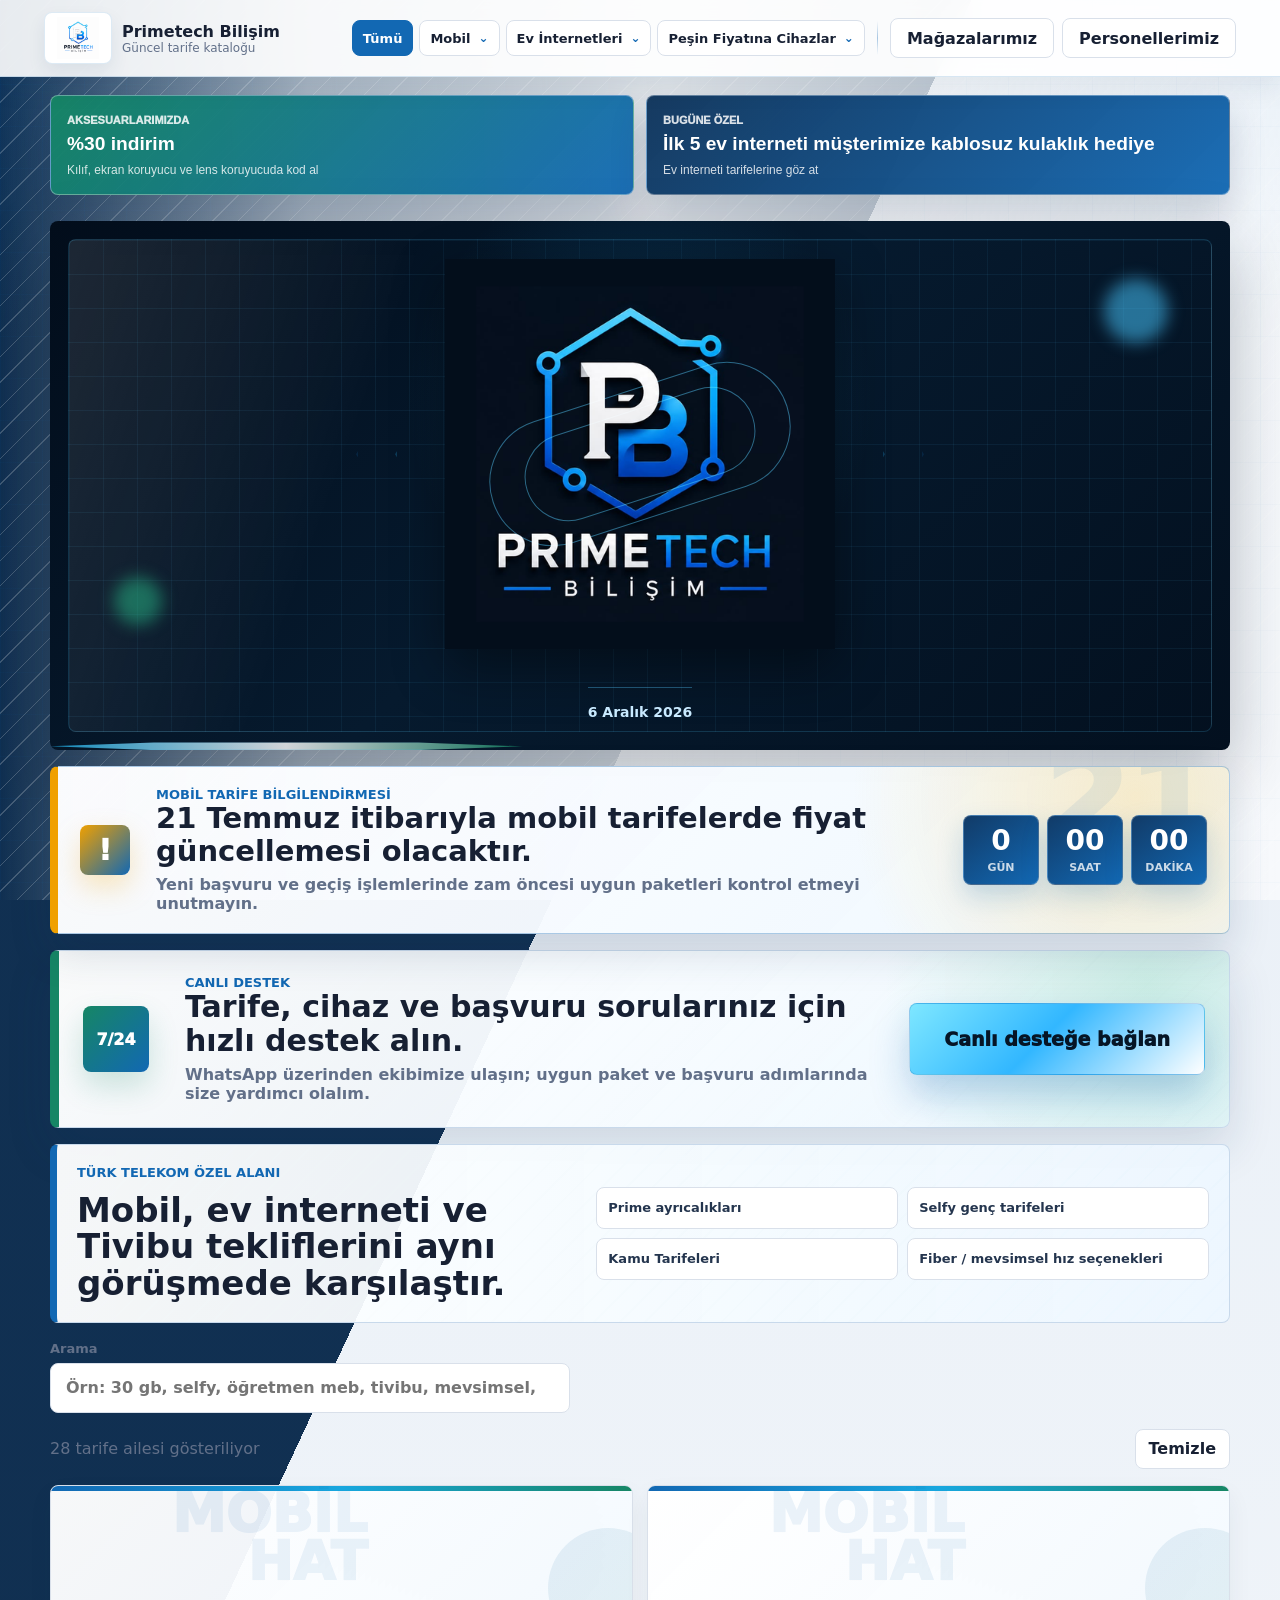
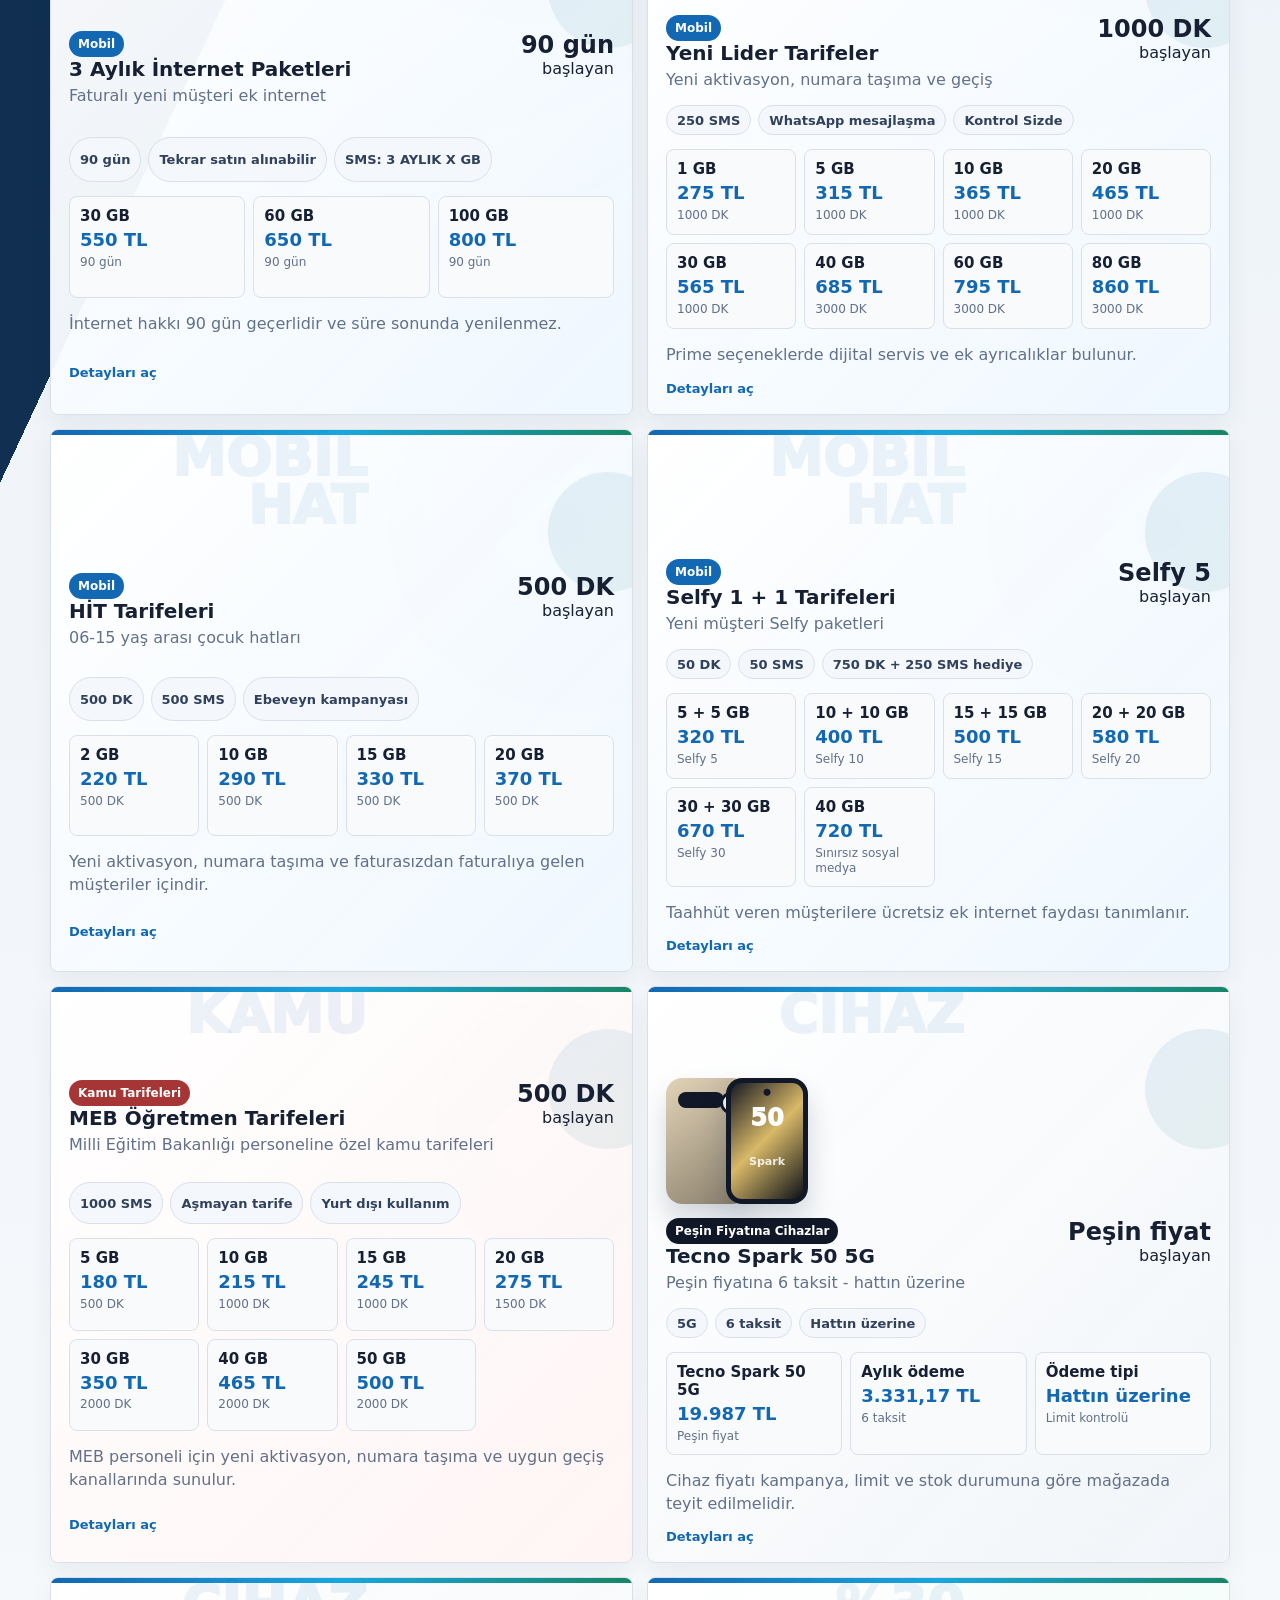
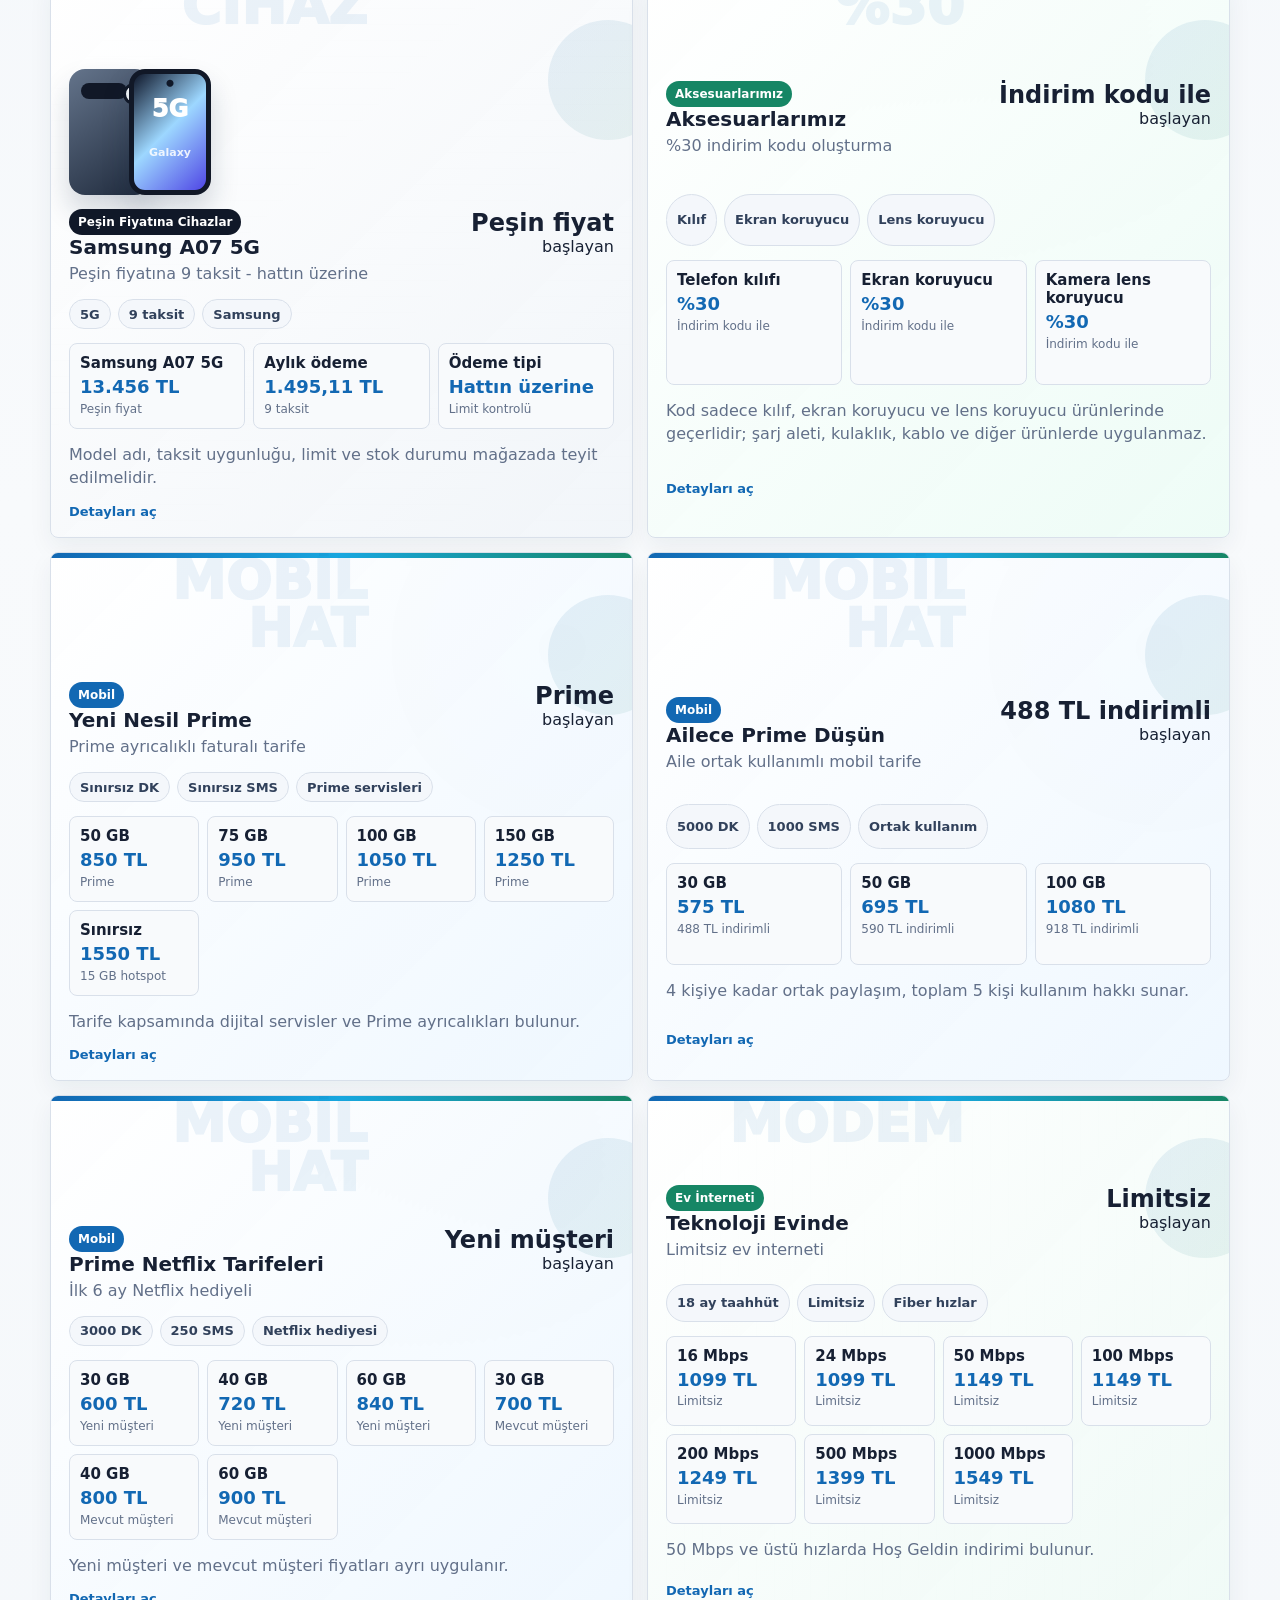
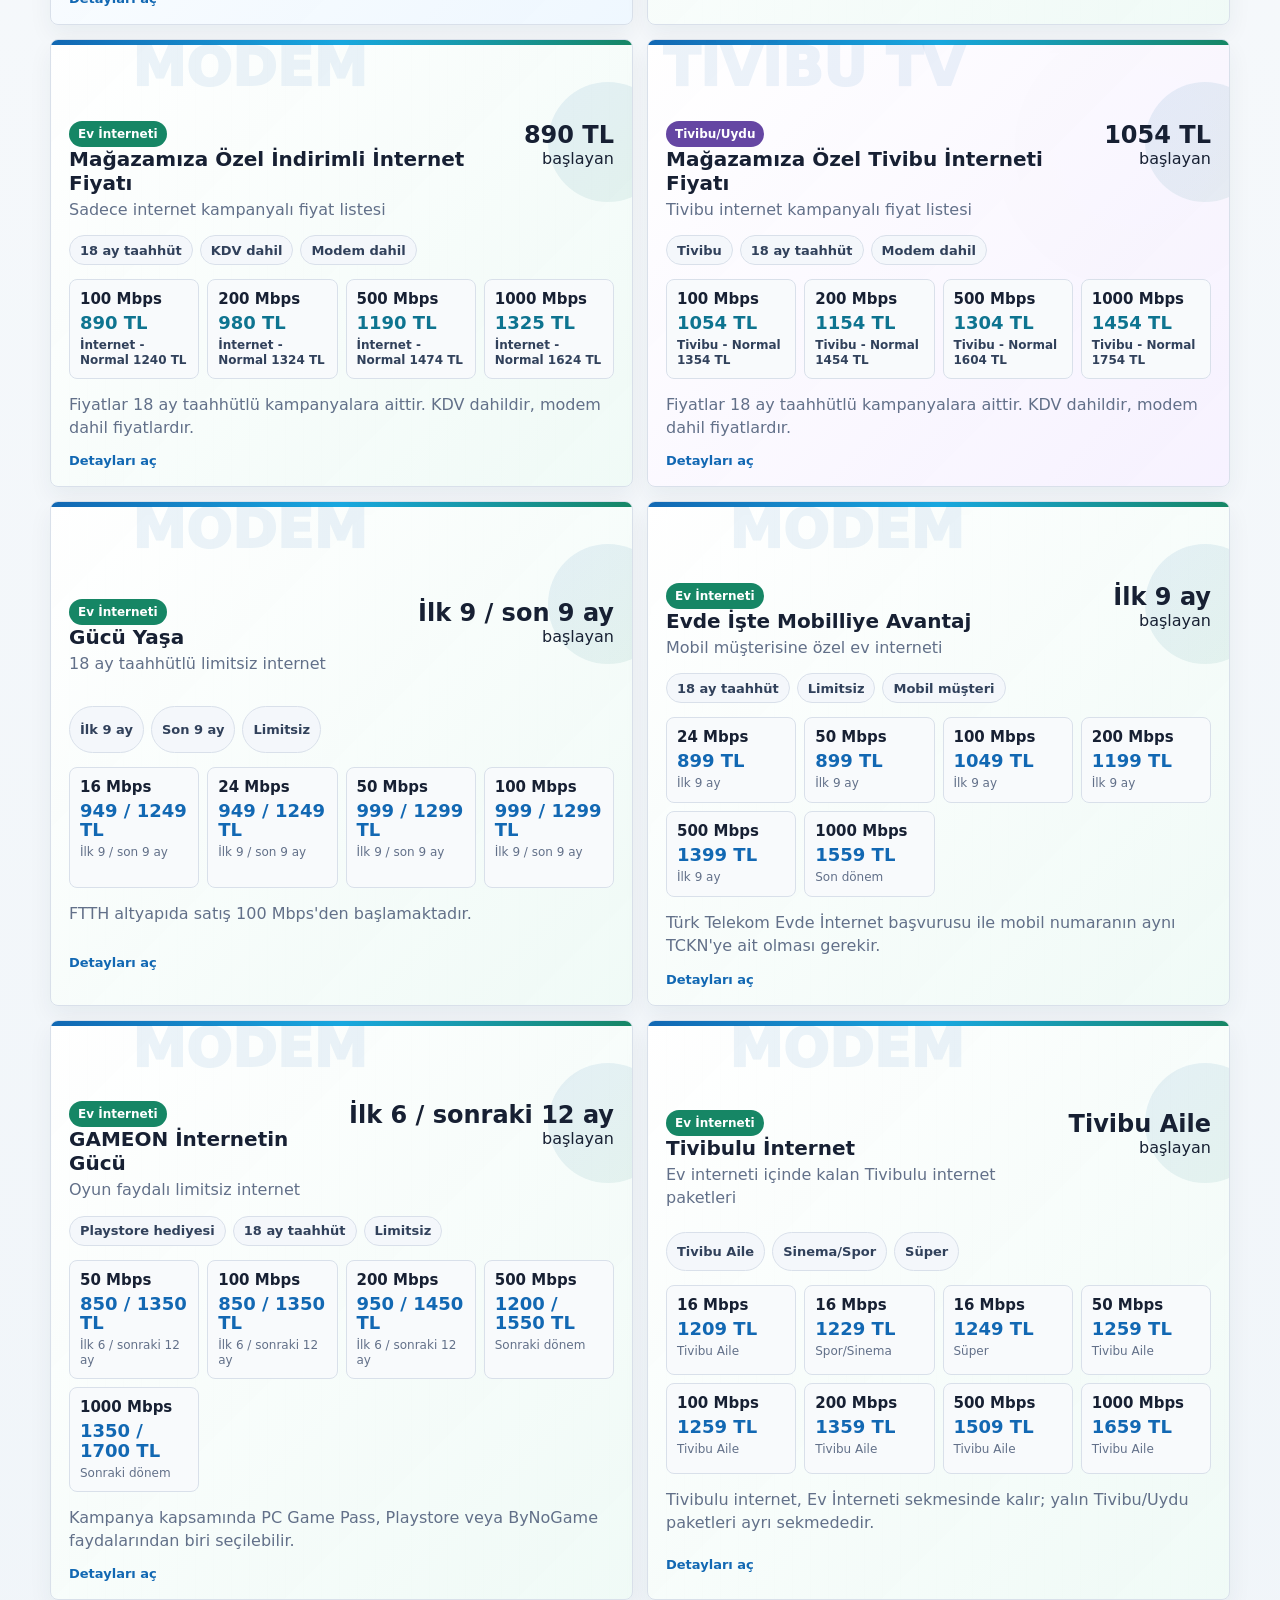
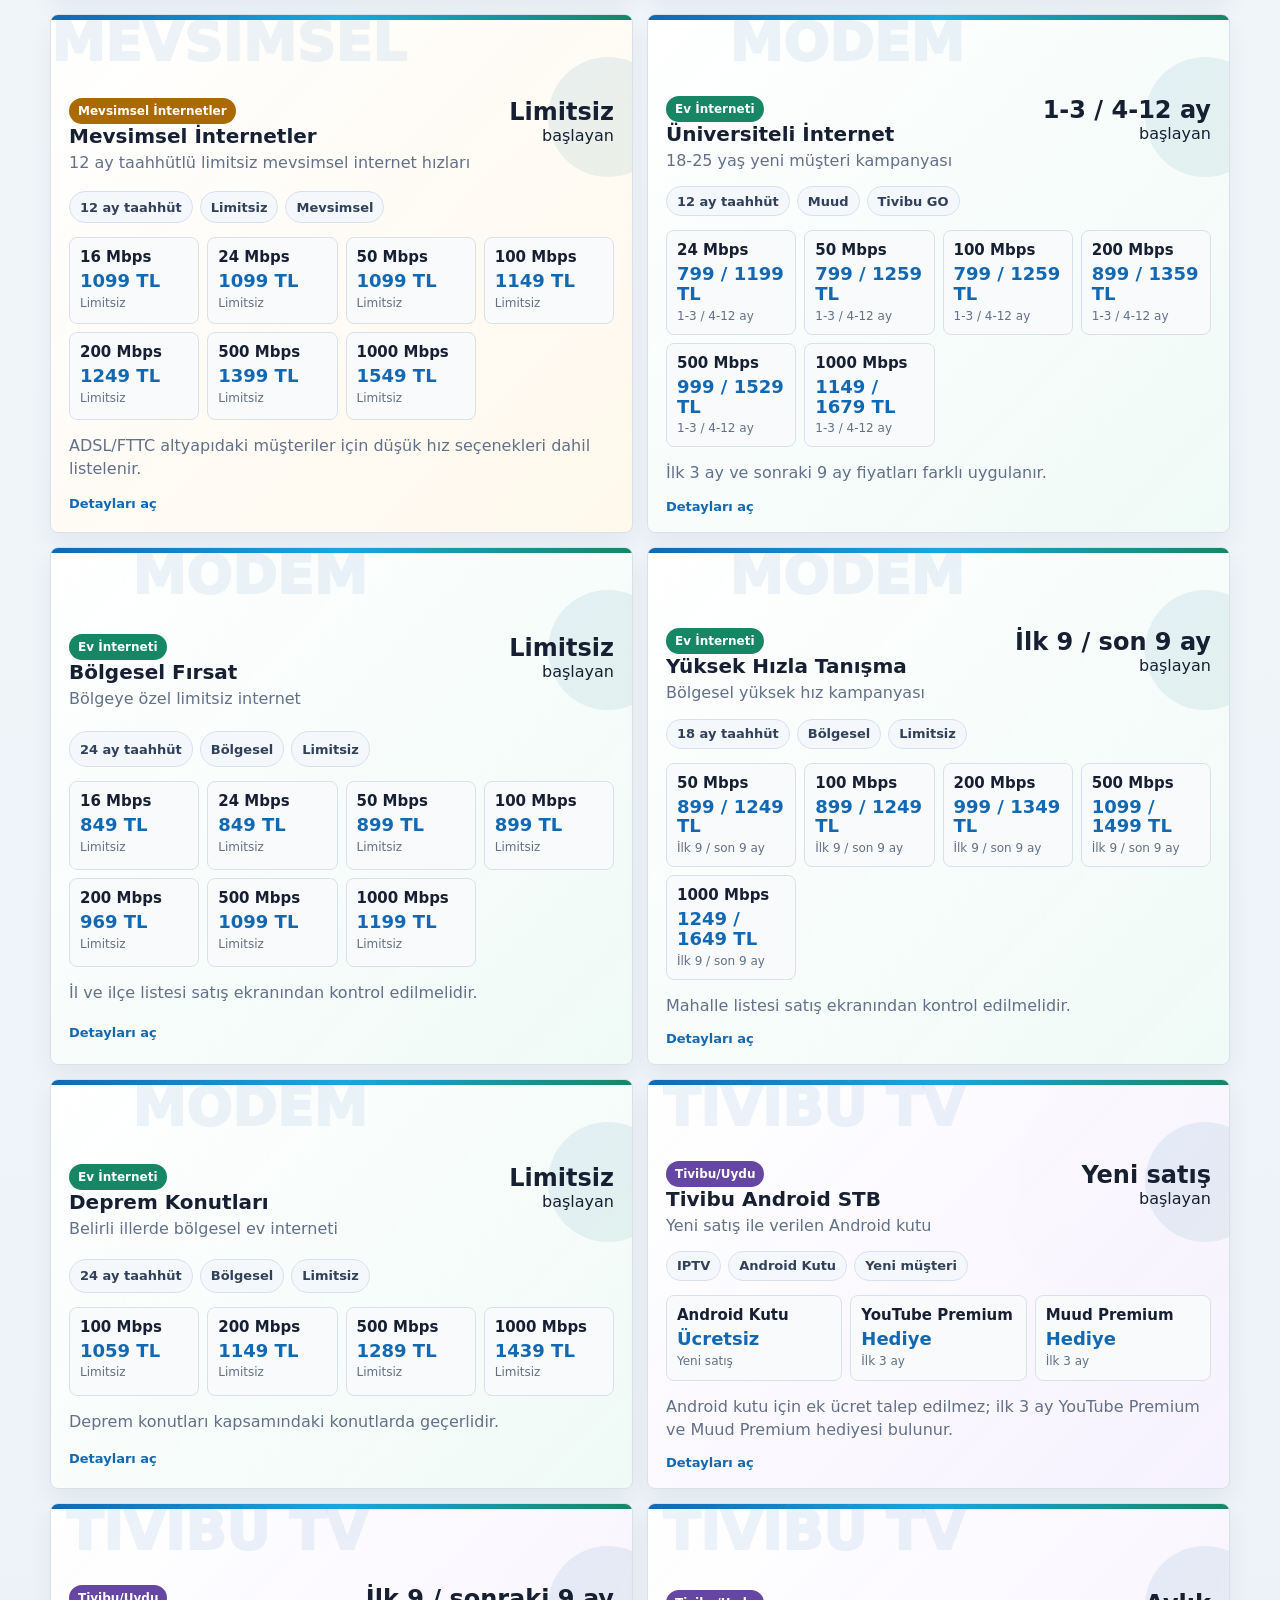
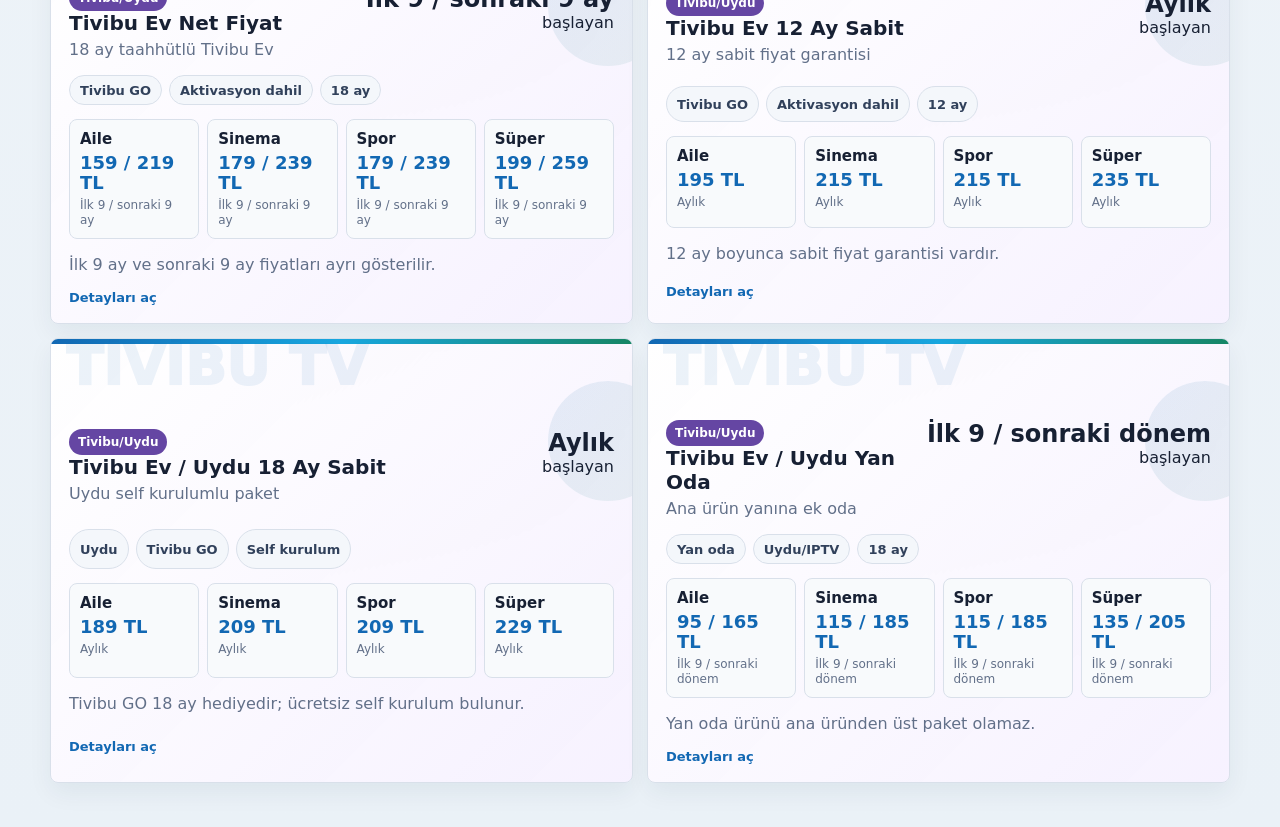
==== index.html @ 4c620bd2 "Update print statement from 'Hello' to 'Goodbye'" ====
﻿<!doctype html>
<html lang="tr">
  <head>
    <meta charset="utf-8" />
    <meta name="viewport" content="width=device-width, initial-scale=1" />
    <title>Primetech Güncel Tarifeler</title>
    <style>
:root {
  color-scheme: light;
  --ink: #172033;
  --muted: #627089;
  --line: #d9e0ea;
  --panel: #ffffff;
  --soft: #f4f7fb;
  --blue: #1268b3;
  --cyan: #18a7df;
  --green: #168665;
  --amber: #aa6a00;
  --danger: #a63636;
  font-family: Inter, ui-sans-serif, system-ui, -apple-system, BlinkMacSystemFont, "Segoe UI", sans-serif;
}

* {
  box-sizing: border-box;
}

body {
  position: relative;
  min-height: 100vh;
  margin: 0;
  color: var(--ink);
  background:
    linear-gradient(115deg, rgba(12, 44, 78, 0.98) 0 18%, transparent 18% 100%),
    linear-gradient(180deg, #e7eef6 0%, #f8fafc 42%, #eaf1f7 100%);
}

body::before {
  content: "";
  position: fixed;
  inset: 0;
  z-index: -2;
  pointer-events: none;
  background:
    linear-gradient(90deg, rgba(18, 104, 179, 0.08) 1px, transparent 1px),
    linear-gradient(180deg, rgba(18, 104, 179, 0.06) 1px, transparent 1px),
    repeating-linear-gradient(135deg, rgba(255, 255, 255, 0.24) 0 1px, transparent 1px 18px);
  background-size: 42px 42px, 42px 42px, auto;
  opacity: 0.86;
}

body::after {
  content: "";
  position: fixed;
  inset: 0;
  z-index: -1;
  pointer-events: none;
  background:
    linear-gradient(90deg, rgba(255, 255, 255, 0) 0%, rgba(255, 255, 255, 0.64) 24%, rgba(255, 255, 255, 0.88) 52%, rgba(255, 255, 255, 0.58) 100%),
    linear-gradient(180deg, rgba(18, 104, 179, 0.14), rgba(255, 255, 255, 0) 38%);
}

.topbar {
  position: sticky;
  top: 0;
  z-index: 5;
  display: flex;
  align-items: center;
  justify-content: space-between;
  gap: 16px;
  padding: 12px clamp(16px, 4vw, 44px);
  background: rgba(255, 255, 255, 0.9);
  border-bottom: 1px solid rgba(18, 104, 179, 0.16);
  backdrop-filter: blur(14px);
  box-shadow: 0 10px 28px rgba(17, 39, 66, 0.08);
}

.brand {
  display: inline-flex;
  align-items: center;
  gap: 10px;
  color: inherit;
  text-decoration: none;
}

.brand img {
  width: 68px;
  height: 52px;
  padding: 4px;
  background: #fff;
  border: 1px solid rgba(18, 104, 179, 0.14);
  border-radius: 8px;
  object-fit: contain;
  box-shadow: 0 8px 18px rgba(17, 54, 93, 0.08);
}

.brand strong,
.brand small {
  display: block;
}

.brand small {
  color: var(--muted);
  font-size: 12px;
}

.pdf-link,
.tab,
#clearSearch {
  min-height: 40px;
  border: 1px solid var(--line);
  border-radius: 8px;
  background: #fff;
  color: var(--ink);
  font: inherit;
  font-weight: 700;
  text-decoration: none;
  cursor: pointer;
}

.top-actions {
  display: flex;
  flex-wrap: wrap;
  align-items: center;
  gap: 8px;
  justify-content: flex-end;
}

.top-tabs {
  display: flex;
  flex-wrap: wrap;
  gap: 6px;
  justify-content: flex-end;
}

.top-tabs .tab,
.tab-group summary {
  min-height: 36px;
  padding: 0 10px;
  font-size: 13px;
  font-weight: 850;
}

.tab-group {
  position: relative;
}

.tab-group summary {
  display: inline-flex;
  align-items: center;
  gap: 8px;
  list-style: none;
  color: var(--ink);
  background: #fff;
  border: 1px solid var(--line);
  border-radius: 8px;
  cursor: pointer;
}

.tab-group summary::-webkit-details-marker {
  display: none;
}

.tab-group summary::after {
  content: "⌄";
  color: var(--blue);
  font-size: 12px;
}

.tab-group[open] summary {
  border-color: rgba(18, 104, 179, 0.36);
  box-shadow: 0 8px 22px rgba(17, 54, 93, 0.1);
}

.tab-menu {
  position: absolute;
  z-index: 20;
  right: 0;
  top: calc(100% + 8px);
  display: grid;
  gap: 6px;
  min-width: 210px;
  padding: 8px;
  background: #fff;
  border: 1px solid var(--line);
  border-radius: 8px;
  box-shadow: 0 18px 40px rgba(17, 54, 93, 0.16);
}

.tab-menu .tab {
  justify-content: flex-start;
  width: 100%;
}

.nav-separator {
  width: 1px;
  height: 34px;
  margin: 0 4px;
  background: linear-gradient(180deg, transparent, rgba(18, 104, 179, 0.36), transparent);
}

.pdf-link {
  display: inline-flex;
  align-items: center;
  padding: 0 16px;
}

.pdf-link.dark {
  color: #fff;
  border-color: #11365d;
  background: #11365d;
}

.side-promos {
  position: fixed;
  top: 156px;
  left: 18px;
  right: 18px;
  z-index: 3;
  display: flex;
  justify-content: space-between;
  align-items: flex-start;
  pointer-events: none;
}

.side-promo {
  position: relative;
  display: grid;
  gap: 8px;
  width: min(210px, calc((100vw - 1220px) / 2 - 24px));
  min-width: 148px;
  padding: 18px 16px 16px;
  text-align: left;
  color: #fff;
  border: 1px solid rgba(255, 255, 255, 0.34);
  border-radius: 8px;
  cursor: pointer;
  pointer-events: auto;
  box-shadow: 0 18px 36px rgba(13, 40, 70, 0.18);
  transform: rotate(-1.5deg);
}

.side-promo::before {
  content: "";
  position: absolute;
  left: 50%;
  top: -42px;
  width: 2px;
  height: 42px;
  background: linear-gradient(180deg, rgba(17, 54, 93, 0.22), rgba(17, 54, 93, 0.7));
}

.side-promo::after {
  content: "";
  position: absolute;
  left: calc(50% - 7px);
  top: -9px;
  width: 14px;
  height: 14px;
  background: #fff;
  border: 3px solid rgba(17, 54, 93, 0.48);
  border-radius: 50%;
  box-shadow: 0 4px 10px rgba(13, 40, 70, 0.18);
}

.side-promo:hover,
.side-promo:focus {
  transform: translateY(-3px) rotate(0deg);
  outline: none;
}

.side-promo-left {
  background:
    linear-gradient(135deg, rgba(22, 134, 101, 0.96), rgba(18, 104, 179, 0.95)),
    repeating-linear-gradient(135deg, rgba(255, 255, 255, 0.16) 0 1px, transparent 1px 16px);
}

.side-promo-right {
  background:
    linear-gradient(135deg, rgba(17, 54, 93, 0.98), rgba(18, 104, 179, 0.96)),
    repeating-linear-gradient(135deg, rgba(255, 255, 255, 0.14) 0 1px, transparent 1px 16px);
  transform: rotate(1.5deg);
}

.promo-kicker {
  color: rgba(255, 255, 255, 0.84);
  font-size: 11px;
  font-weight: 950;
  letter-spacing: 0;
  text-transform: uppercase;
}

.side-promo strong {
  font-size: clamp(18px, 1.5vw, 24px);
  line-height: 1.05;
}

.side-promo small {
  color: rgba(255, 255, 255, 0.82);
  font-size: 12px;
  line-height: 1.35;
}

main {
  width: min(1180px, calc(100% - 28px));
  margin: 0 auto;
  padding: 26px 0 44px;
}

.hero {
  position: relative;
  display: grid;
  grid-template-columns: minmax(0, 0.95fr) 390px;
  align-items: center;
  gap: 42px;
  min-height: 390px;
  padding: 52px 58px;
  overflow: hidden;
  color: #fff;
  background:
    radial-gradient(circle at 82% 28%, rgba(37, 184, 255, 0.34), transparent 24%),
    radial-gradient(circle at 52% 112%, rgba(18, 104, 179, 0.35), transparent 36%),
    linear-gradient(135deg, #04111f 0%, #071f36 44%, #0d3d6d 100%),
    repeating-linear-gradient(135deg, rgba(255, 255, 255, 0.1) 0 1px, transparent 1px 24px);
  border-radius: 8px;
  box-shadow: 0 28px 68px rgba(6, 21, 38, 0.28);
}

.hero::before {
  content: "";
  position: absolute;
  inset: 18px;
  pointer-events: none;
  border: 1px solid rgba(83, 203, 255, 0.2);
  border-radius: 8px;
  background:
    linear-gradient(110deg, rgba(255, 255, 255, 0.12), transparent 28%),
    linear-gradient(rgba(83, 203, 255, 0.08) 1px, transparent 1px),
    linear-gradient(90deg, rgba(83, 203, 255, 0.07) 1px, transparent 1px);
  background-size: auto, 34px 34px, 34px 34px;
  opacity: 0.9;
}

.hero::after {
  content: "";
  position: absolute;
  right: -64px;
  top: 42px;
  width: 470px;
  height: 300px;
  pointer-events: none;
  background:
    linear-gradient(30deg, transparent 0 16%, rgba(70, 199, 255, 0.38) 16% 18%, transparent 18% 39%, rgba(37, 184, 255, 0.34) 39% 41%, transparent 41%),
    linear-gradient(150deg, transparent 0 28%, rgba(37, 184, 255, 0.28) 28% 30%, transparent 30% 68%, rgba(255, 255, 255, 0.18) 68% 70%, transparent 70%);
  border: 1px solid rgba(83, 203, 255, 0.18);
  clip-path: polygon(22% 3%, 78% 3%, 100% 50%, 78% 97%, 22% 97%, 0 50%);
  opacity: 0.55;
}

.hero-brand-lockup {
  position: relative;
  z-index: 1;
  display: grid;
  justify-items: start;
  gap: 14px;
  text-align: left;
}

/* The logo artwork is the complete brand signature in the main showcase. */
.hero {
  grid-template-columns: 1fr;
  min-height: 440px;
  place-items: center;
  padding: 38px 44px 30px;
  background:
    radial-gradient(circle at 50% 34%, rgba(25, 174, 255, 0.2), transparent 34%),
    linear-gradient(135deg, #020d1b 0%, #061a2e 48%, #03101f 100%);
}

.hero-showcase {
  width: 100%;
  min-height: 330px;
}

.hero-logo-panel {
  width: min(520px, 76vw);
  height: auto;
  padding: 0;
  background: transparent;
  border: 0;
  border-radius: 0;
  box-shadow: none;
}

.hero-logo-panel img {
  width: min(390px, 68vw);
  border-radius: 0;
  mix-blend-mode: screen;
  filter: drop-shadow(0 24px 34px rgba(0, 0, 0, 0.48));
}

.hero-logo-panel::before {
  inset: -42px -72px;
  border-color: rgba(48, 188, 255, 0.28);
}

.hero-logo-panel::after {
  inset: 18px -24px;
  border-color: rgba(24, 112, 222, 0.22);
}

.hero-date {
  position: relative;
  z-index: 2;
  margin: -4px 0 0;
  padding-top: 16px;
  color: #c9eaff;
  border-top: 1px solid rgba(83, 203, 255, 0.34);
  font-size: 14px;
  font-weight: 850;
  letter-spacing: 0;
  text-align: center;
}

.hero-brand-lockup h1 {
  max-width: 650px;
  margin: 0;
  font-size: clamp(48px, 5.6vw, 76px);
  line-height: 0.92;
  letter-spacing: 0;
  text-shadow: 0 22px 44px rgba(0, 0, 0, 0.34);
}

.hero-brand-lockup h1::after {
  content: "";
  display: block;
  width: min(300px, 70%);
  height: 5px;
  margin-top: 18px;
  background: linear-gradient(90deg, #22c2ff, #1268b3, transparent);
  border-radius: 999px;
}

.hero-showcase {
  position: relative;
  z-index: 1;
  min-height: 250px;
  display: grid;
  place-items: center;
}

.hero-logo-panel {
  position: relative;
  display: grid;
  place-items: center;
  width: 300px;
  height: 300px;
  padding: 24px;
  background:
    radial-gradient(circle at 78% 20%, rgba(35, 190, 255, 0.18), transparent 30%),
    linear-gradient(145deg, rgba(3, 14, 27, 0.98), rgba(7, 28, 50, 0.96));
  border: 1px solid rgba(83, 203, 255, 0.34);
  border-radius: 8px;
  box-shadow:
    0 28px 64px rgba(0, 0, 0, 0.36),
    inset 0 1px 0 rgba(83, 203, 255, 0.18);
}

.hero-logo-panel::before,
.hero-logo-panel::after {
  content: "";
  position: absolute;
  pointer-events: none;
  border: 2px solid rgba(18, 104, 179, 0.18);
  clip-path: polygon(23% 2%, 77% 2%, 100% 50%, 77% 98%, 23% 98%, 0 50%);
}

.hero-logo-panel::before {
  inset: -24px;
}

.hero-logo-panel::after {
  inset: 15px;
  border-color: rgba(37, 184, 255, 0.22);
}

.hero-logo-panel img {
  position: relative;
  z-index: 2;
  width: 230px;
  height: auto;
  border-radius: 8px;
  filter: drop-shadow(0 18px 26px rgba(0, 0, 0, 0.42));
}

.orbit {
  position: absolute;
  border: 1px solid rgba(83, 203, 255, 0.46);
  border-radius: 999px;
  transform: rotate(-18deg);
}

.orbit-one {
  width: 310px;
  height: 128px;
}

.orbit-two {
  width: 238px;
  height: 88px;
}

.hero-glow {
  position: absolute;
  border-radius: 999px;
  filter: blur(8px);
}

.glow-one {
  right: 18px;
  top: 20px;
  width: 64px;
  height: 64px;
  background: rgba(72, 199, 255, 0.52);
}

.glow-two {
  left: 20px;
  bottom: 24px;
  width: 48px;
  height: 48px;
  background: rgba(42, 196, 142, 0.48);
}

.hero::after {
  content: "";
  position: absolute;
  inset: auto 0 0;
  height: 6px;
  background: linear-gradient(90deg, #18a7df, #ffffff, #168665);
  opacity: 0.82;
}

.eyebrow {
  margin: 0 0 12px;
  color: #b9ecff;
  font-size: 13px;
  font-weight: 800;
  text-transform: uppercase;
}

.eyebrow.dark {
  color: var(--blue);
}

h1 {
  max-width: 780px;
  margin: 0;
  font-size: clamp(34px, 6vw, 64px);
  line-height: 1;
  letter-spacing: 0;
}

.lead {
  max-width: 640px;
  margin: 18px 0 0;
  color: #d8efff;
  font-size: 18px;
  line-height: 1.55;
}

.hero-visual {
  position: relative;
  display: grid;
  place-items: center;
  min-height: 230px;
}

.hero-visual::before,
.hero-visual::after {
  content: "";
  position: absolute;
  border: 1px solid rgba(255, 255, 255, 0.38);
  border-radius: 999px;
  transform: rotate(-18deg);
}

.hero-visual::before {
  width: 270px;
  height: 116px;
}

.hero-visual::after {
  width: 205px;
  height: 82px;
}

.hero-visual img {
  position: relative;
  z-index: 1;
  width: min(100%, 210px);
  border-radius: 8px;
  box-shadow: 0 18px 50px rgba(0, 0, 0, 0.28);
}

.signal-card {
  position: absolute;
  right: 0;
  bottom: 6px;
  z-index: 2;
  min-width: 104px;
  padding: 13px;
  color: var(--ink);
  background: rgba(255, 255, 255, 0.92);
  border: 1px solid rgba(255, 255, 255, 0.8);
  border-radius: 8px;
  box-shadow: 0 18px 40px rgba(0, 0, 0, 0.22);
}

.signal-card strong,
.signal-card span,
.signal-card small {
  display: block;
}

.signal-card strong {
  color: var(--blue);
  font-size: 30px;
  line-height: 1;
}

.signal-card span {
  margin-top: 5px;
  font-weight: 900;
}

.signal-card small {
  color: var(--muted);
  font-weight: 800;
}

.price-alert {
  position: relative;
  display: grid;
  grid-template-columns: 58px minmax(0, 1fr) auto;
  gap: 18px;
  align-items: center;
  margin-top: 16px;
  padding: 20px 22px;
  overflow: hidden;
  background:
    radial-gradient(circle at 92% 18%, rgba(255, 202, 85, 0.3), transparent 26%),
    linear-gradient(135deg, rgba(255, 255, 255, 0.98), rgba(239, 247, 255, 0.96)),
    linear-gradient(90deg, rgba(18, 104, 179, 0.16), rgba(22, 134, 101, 0.13));
  border: 1px solid rgba(18, 104, 179, 0.34);
  border-left: 8px solid #f0a000;
  border-radius: 8px;
  box-shadow: 0 18px 42px rgba(22, 56, 96, 0.16);
}

.price-alert::after {
  content: "21";
  position: absolute;
  right: 18px;
  top: -26px;
  color: rgba(18, 104, 179, 0.08);
  font-size: 120px;
  font-weight: 950;
  line-height: 1;
}

.alert-icon {
  display: grid;
  place-items: center;
  width: 50px;
  height: 50px;
  color: #fff;
  background: linear-gradient(135deg, #f0a000, #1268b3);
  border-radius: 8px;
  box-shadow: 0 12px 28px rgba(240, 160, 0, 0.25);
  font-size: 28px;
  font-weight: 950;
}

.price-alert h2,
.price-alert p {
  position: relative;
  z-index: 1;
  margin: 0;
}

.price-alert h2 {
  max-width: 860px;
  font-size: clamp(20px, 2.6vw, 29px);
  line-height: 1.14;
}

.price-alert p:not(.eyebrow) {
  margin-top: 7px;
  color: var(--muted);
  font-weight: 700;
}

.countdown {
  position: relative;
  z-index: 1;
  display: grid;
  grid-template-columns: repeat(3, 76px);
  gap: 8px;
}

.countdown div {
  display: grid;
  place-items: center;
  min-height: 70px;
  padding: 10px 8px;
  color: #fff;
  background: linear-gradient(145deg, #113b68, #1268b3);
  border: 1px solid rgba(255, 255, 255, 0.22);
  border-radius: 8px;
  box-shadow: 0 12px 26px rgba(18, 104, 179, 0.22);
}

.countdown strong {
  font-size: 28px;
  line-height: 1;
}

.countdown span {
  margin-top: 5px;
  color: rgba(255, 255, 255, 0.78);
  font-size: 11px;
  font-weight: 900;
  text-transform: uppercase;
}

.live-support {
  display: grid;
  grid-template-columns: 82px minmax(0, 1fr) minmax(280px, auto);
  gap: 20px;
  align-items: center;
  margin-top: 16px;
  padding: 24px;
  color: var(--ink);
  background:
    radial-gradient(circle at 93% 18%, rgba(32, 181, 111, 0.18), transparent 24%),
    linear-gradient(135deg, rgba(255, 255, 255, 0.98), rgba(237, 247, 255, 0.94)),
    repeating-linear-gradient(135deg, rgba(22, 134, 101, 0.1) 0 2px, transparent 2px 18px);
  border: 1px solid #c8d9eb;
  border-left: 9px solid var(--green);
  border-radius: 8px;
  box-shadow: 0 20px 46px rgba(22, 56, 96, 0.14);
}

.support-mark {
  display: grid;
  place-items: center;
  width: 66px;
  height: 66px;
  color: #fff;
  background: linear-gradient(135deg, #168665, #1268b3);
  border-radius: 8px;
  font-weight: 950;
  box-shadow: 0 14px 30px rgba(22, 134, 101, 0.2);
}

.live-support h2,
.live-support p {
  margin: 0;
}

.live-support h2 {
  font-size: clamp(21px, 2.4vw, 30px);
  line-height: 1.12;
}

.live-support p:not(.eyebrow) {
  margin-top: 7px;
  color: var(--muted);
  font-weight: 700;
}

.support-button {
  display: inline-flex;
  align-items: center;
  justify-content: center;
  min-height: 72px;
  padding: 0 34px;
  color: #061526;
  background:
    linear-gradient(135deg, #7ee7ff, #32b7ff 46%, #ffffff),
    repeating-linear-gradient(135deg, rgba(255, 255, 255, 0.32) 0 1px, transparent 1px 14px);
  border: 1px solid rgba(18, 104, 179, 0.26);
  border-radius: 8px;
  font-size: 19px;
  font-weight: 950;
  text-decoration: none;
  white-space: nowrap;
  box-shadow: 0 20px 38px rgba(18, 104, 179, 0.28);
}

.support-button:hover,
.support-button:focus {
  transform: translateY(-2px);
  outline: none;
  box-shadow: 0 24px 46px rgba(18, 104, 179, 0.36);
}

.telekom-strip {
  display: grid;
  grid-template-columns: minmax(260px, 0.9fr) 1.1fr;
  gap: 18px;
  align-items: center;
  margin-top: 16px;
  padding: 20px;
  overflow: hidden;
  color: var(--ink);
  background:
    linear-gradient(90deg, rgba(255, 255, 255, 0.96), rgba(237, 247, 255, 0.92)),
    repeating-linear-gradient(135deg, rgba(18, 104, 179, 0.12) 0 2px, transparent 2px 18px);
  border: 1px solid #c8d9eb;
  border-left: 7px solid var(--blue);
  border-radius: 8px;
}

.telekom-strip h2 {
  max-width: 620px;
  margin: 0;
  font-size: clamp(22px, 3vw, 34px);
  line-height: 1.08;
}

.telekom-points {
  display: grid;
  grid-template-columns: repeat(2, minmax(0, 1fr));
  gap: 9px;
}

.telekom-points span {
  min-height: 42px;
  display: flex;
  align-items: center;
  padding: 9px 11px;
  background: #fff;
  border: 1px solid var(--line);
  border-radius: 8px;
  color: #24354e;
  font-size: 13px;
  font-weight: 850;
}

.visual-board {
  display: grid;
  grid-template-columns: repeat(3, minmax(0, 1fr));
  gap: 14px;
  margin-top: 16px;
}

.visual-board article {
  min-height: 168px;
  padding: 18px;
  overflow: hidden;
  position: relative;
  background: #fff;
  border: 1px solid var(--line);
  border-radius: 8px;
  box-shadow: 0 10px 24px rgba(25, 45, 74, 0.06);
}

.visual-board article::after {
  content: "";
  position: absolute;
  right: -44px;
  bottom: -54px;
  width: 150px;
  height: 150px;
  background: radial-gradient(circle, rgba(18, 104, 179, 0.16), transparent 64%);
  border-radius: 999px;
}

.visual-icon {
  display: grid;
  place-items: center;
  width: 54px;
  height: 54px;
  color: #fff;
  background: linear-gradient(135deg, var(--blue), var(--cyan));
  border-radius: 8px;
  font-weight: 950;
}

.visual-board h2 {
  margin: 14px 0 6px;
  font-size: 19px;
}

.visual-board p {
  margin: 0;
  color: var(--muted);
  line-height: 1.45;
}

.stores-section {
  display: grid;
  grid-template-columns: minmax(260px, 0.72fr) 1.28fr;
  gap: 16px;
  align-items: stretch;
  margin-top: 16px;
  padding: 20px;
  background:
    linear-gradient(135deg, rgba(255, 255, 255, 0.96), rgba(237, 247, 255, 0.9)),
    linear-gradient(90deg, rgba(18, 104, 179, 0.08), rgba(22, 134, 101, 0.08));
  border: 1px solid #c8d9eb;
  border-radius: 8px;
  box-shadow: 0 12px 30px rgba(25, 45, 74, 0.07);
}

.page-section {
  min-height: min(560px, calc(100vh - 150px));
  align-items: center;
}

.route-section {
  position: relative;
  min-height: calc(100vh - 132px);
  margin-top: 0;
  padding: clamp(18px, 3vw, 30px);
  overflow: hidden;
  border: 1px solid rgba(18, 104, 179, 0.18);
  box-shadow: 0 24px 70px rgba(17, 39, 66, 0.12);
}

.route-section[hidden] {
  display: none;
}

.route-section::after {
  content: "";
  position: absolute;
  right: -90px;
  top: -90px;
  width: 270px;
  height: 270px;
  background: radial-gradient(circle, rgba(18, 104, 179, 0.12), transparent 66%);
  border-radius: 999px;
  pointer-events: none;
}

.route-top {
  position: relative;
  z-index: 1;
  grid-column: 1 / -1;
  display: flex;
  flex-wrap: wrap;
  gap: 8px;
  justify-content: space-between;
  align-items: center;
  padding-bottom: 14px;
  border-bottom: 1px solid rgba(18, 104, 179, 0.14);
}

.route-top a {
  display: inline-flex;
  align-items: center;
  justify-content: center;
  min-height: 40px;
  padding: 0 14px;
  color: #11365d;
  background: rgba(255, 255, 255, 0.88);
  border: 1px solid #c8d9eb;
  border-radius: 8px;
  font-weight: 900;
  text-decoration: none;
}

.route-top a:first-child {
  color: #fff;
  background: #11365d;
  border-color: #11365d;
}

.stores-head h2,
.stores-head p {
  margin: 0;
}

.stores-head h2 {
  font-size: clamp(24px, 3vw, 36px);
  line-height: 1.08;
}

.stores-head p:not(.eyebrow) {
  margin-top: 10px;
  color: var(--muted);
  line-height: 1.5;
}

.store-grid {
  display: grid;
  grid-template-columns: repeat(auto-fit, minmax(190px, 1fr));
  gap: 10px;
}

.store-card {
  display: grid;
  gap: 10px;
  align-content: start;
  min-height: 178px;
  padding: 15px;
  background: #fff;
  border: 1px solid var(--line);
  border-radius: 8px;
}

.store-pin {
  display: grid;
  place-items: center;
  width: 42px;
  height: 42px;
  color: #fff;
  background: linear-gradient(135deg, var(--blue), var(--green));
  border-radius: 8px;
  font-weight: 950;
}

.store-card h3,
.store-card p {
  margin: 0;
}

.store-card h3 {
  font-size: 18px;
}

.store-card p {
  color: var(--muted);
  line-height: 1.4;
}

.store-card a {
  display: inline-flex;
  align-items: center;
  justify-content: center;
  min-height: 40px;
  margin-top: auto;
  padding: 0 12px;
  color: #fff;
  background: #11365d;
  border-radius: 8px;
  font-weight: 850;
  text-decoration: none;
}

.staff-section {
  display: grid;
  grid-template-columns: minmax(260px, 0.72fr) 1.28fr;
  gap: 16px;
  align-items: stretch;
  margin-top: 16px;
  padding: 20px;
  color: #f4f9ff;
  background:
    linear-gradient(135deg, rgba(4, 18, 34, 0.99), rgba(8, 37, 64, 0.97)),
    repeating-linear-gradient(135deg, rgba(45, 184, 255, 0.1) 0 1px, transparent 1px 16px);
  border: 1px solid rgba(67, 185, 245, 0.34);
  border-radius: 8px;
  box-shadow: 0 12px 30px rgba(25, 45, 74, 0.07);
}

.staff-head h2,
.staff-head p {
  margin: 0;
}

.staff-head h2 {
  font-size: clamp(24px, 3vw, 36px);
  line-height: 1.08;
}

.staff-head p:not(.eyebrow) {
  margin-top: 10px;
  color: #b7cee2;
  line-height: 1.5;
}

.staff-grid {
  display: grid;
  grid-template-columns: repeat(2, minmax(0, 1fr));
  gap: 10px;
}

.staff-card {
  display: flex;
  gap: 12px;
  align-items: center;
  min-height: 92px;
  padding: 14px;
  background: linear-gradient(145deg, rgba(15, 47, 76, 0.94), rgba(7, 29, 50, 0.98));
  border: 1px solid rgba(89, 190, 241, 0.26);
  border-radius: 8px;
  box-shadow: 0 8px 20px rgba(25, 45, 74, 0.05);
}

.staff-card.manager {
  grid-column: 1 / -1;
  background:
    linear-gradient(90deg, rgba(25, 127, 213, 0.34), rgba(9, 53, 89, 0.92)),
    #071d32;
}

.staff-avatar {
  flex: 0 0 auto;
  display: grid;
  place-items: center;
  width: 50px;
  height: 50px;
  color: #fff;
  background: linear-gradient(135deg, #11365d, var(--blue));
  border-radius: 8px;
  font-weight: 950;
}

.staff-card h3,
.staff-card p {
  margin: 0;
}

.staff-card h3 {
  font-size: 17px;
  line-height: 1.2;
}

.staff-card p {
  margin-top: 4px;
  color: #67ccff;
  font-size: 13px;
  font-weight: 900;
  text-transform: uppercase;
}

.staff-phone {
  display: inline-flex;
  align-items: center;
  min-height: 34px;
  margin-top: 10px;
  padding: 0 10px;
  color: #eaf8ff;
  background: rgba(2, 17, 31, 0.76);
  border: 1px solid rgba(83, 203, 255, 0.5);
  border-radius: 8px;
  font: inherit;
  font-size: 14px;
  font-weight: 900;
  cursor: pointer;
}

.staff-phone:hover,
.staff-phone:focus-visible {
  border-color: var(--blue);
  box-shadow: 0 0 0 3px rgba(18, 104, 179, 0.14);
  outline: none;
}

.standalone-page.staff-section {
  position: relative;
  overflow: hidden;
  margin-top: 28px;
  padding: 28px;
  box-shadow: 0 28px 70px rgba(2, 15, 28, 0.24);
}

.standalone-page.staff-section::before {
  content: "";
  position: absolute;
  inset: 0;
  pointer-events: none;
  background:
    linear-gradient(120deg, transparent 0 64%, rgba(47, 183, 255, 0.08) 64% 65%, transparent 65%),
    linear-gradient(60deg, transparent 0 78%, rgba(47, 183, 255, 0.07) 78% 79%, transparent 79%);
}

.standalone-page.staff-section > * {
  position: relative;
  z-index: 1;
}

.call-action {
  display: flex;
  flex-wrap: wrap;
  gap: 8px;
  margin-top: 8px;
}

.call-action a {
  display: inline-flex;
  align-items: center;
  justify-content: center;
  min-height: 36px;
  padding: 0 18px;
  color: #fff;
  background: linear-gradient(135deg, var(--blue), var(--green));
  border-radius: 8px;
  font-weight: 950;
  text-decoration: none;
}

.call-action .message-action {
  background: linear-gradient(135deg, #168665, #20b56f);
}

.controls {
  display: grid;
  grid-template-columns: minmax(250px, 520px);
  gap: 16px;
  align-items: end;
  margin-top: 18px;
}

.search {
  display: grid;
  gap: 7px;
  color: var(--muted);
  font-size: 13px;
  font-weight: 800;
}

.search input {
  width: 100%;
  min-height: 50px;
  border: 1px solid var(--line);
  border-radius: 8px;
  padding: 0 15px;
  color: var(--ink);
  background: #fff;
  font: inherit;
  font-size: 16px;
  outline: none;
}

.search input:focus {
  border-color: var(--blue);
  box-shadow: 0 0 0 3px rgba(18, 104, 179, 0.16);
}

.tabs {
  display: flex;
  flex-wrap: wrap;
  gap: 8px;
  justify-content: flex-end;
}

.tab {
  padding: 0 14px;
}

.tab.active {
  color: #fff;
  border-color: var(--blue);
  background: var(--blue);
}

.status-row {
  display: flex;
  align-items: center;
  justify-content: space-between;
  gap: 14px;
  margin: 16px 0;
  color: var(--muted);
}

.status-row p {
  margin: 0;
}

#clearSearch {
  padding: 0 13px;
}

.cards {
  display: grid;
  grid-template-columns: repeat(2, minmax(0, 1fr));
  gap: 14px;
}

.card {
  position: relative;
  display: grid;
  gap: 14px;
  min-height: 260px;
  padding: 18px;
  overflow: hidden;
  background: var(--panel);
  border: 1px solid var(--line);
  border-radius: 8px;
  box-shadow: 0 10px 24px rgba(25, 45, 74, 0.06);
}

.card::before {
  content: "";
  position: absolute;
  top: 0;
  left: 0;
  width: 100%;
  height: 5px;
  background: linear-gradient(90deg, var(--blue), var(--cyan), var(--green));
}

.card::after {
  content: "";
  position: absolute;
  right: -36px;
  top: 42px;
  width: 120px;
  height: 120px;
  background:
    linear-gradient(135deg, rgba(18, 104, 179, 0.09), rgba(22, 134, 101, 0.08));
  border-radius: 999px;
}

.category-watermark {
  position: absolute;
  right: 18px;
  bottom: 14px;
  z-index: 0;
  max-width: 58%;
  color: rgba(18, 104, 179, 0.08);
  font-size: clamp(28px, 5vw, 54px);
  font-weight: 950;
  line-height: 0.9;
  text-align: right;
  text-transform: uppercase;
  pointer-events: none;
}

.category-mobil {
  background:
    linear-gradient(135deg, rgba(255, 255, 255, 0.97), rgba(238, 247, 255, 0.95)),
    radial-gradient(circle at 88% 18%, rgba(18, 104, 179, 0.15), transparent 38%);
}

.category-ev {
  background:
    linear-gradient(135deg, rgba(255, 255, 255, 0.97), rgba(239, 250, 246, 0.95)),
    repeating-linear-gradient(90deg, rgba(22, 134, 101, 0.08) 0 1px, transparent 1px 18px);
}

.category-tivibu {
  background:
    linear-gradient(135deg, rgba(255, 255, 255, 0.98), rgba(246, 241, 255, 0.96)),
    radial-gradient(circle at 84% 24%, rgba(101, 70, 163, 0.14), transparent 42%);
}

.category-dsl {
  background:
    linear-gradient(135deg, rgba(255, 255, 255, 0.98), rgba(255, 248, 235, 0.96)),
    repeating-linear-gradient(135deg, rgba(170, 106, 0, 0.11) 0 1px, transparent 1px 18px);
}

.category-gorevli {
  background:
    linear-gradient(135deg, rgba(255, 255, 255, 0.98), rgba(255, 244, 244, 0.96)),
    radial-gradient(circle at 86% 22%, rgba(166, 54, 54, 0.12), transparent 42%);
}

.category-cihaz {
  background:
    linear-gradient(135deg, rgba(255, 255, 255, 0.98), rgba(241, 245, 249, 0.96)),
    repeating-linear-gradient(0deg, rgba(16, 24, 40, 0.07) 0 1px, transparent 1px 16px);
}

.category-aksesuar {
  background:
    linear-gradient(135deg, rgba(255, 255, 255, 0.98), rgba(237, 252, 246, 0.96)),
    radial-gradient(circle at 84% 20%, rgba(22, 134, 101, 0.16), transparent 42%);
}

.card > * {
  position: relative;
  z-index: 1;
}

.tariff-card {
  cursor: pointer;
  transition: transform 160ms ease, border-color 160ms ease, box-shadow 160ms ease;
}

.tariff-card:hover,
.tariff-card:focus-visible {
  border-color: var(--blue);
  box-shadow: 0 16px 34px rgba(18, 104, 179, 0.14);
  transform: translateY(-2px);
  outline: none;
}

.card-head {
  display: flex;
  justify-content: space-between;
  gap: 12px;
}

.badge {
  display: inline-flex;
  align-items: center;
  height: 26px;
  padding: 0 9px;
  border-radius: 999px;
  color: #fff;
  font-size: 12px;
  font-weight: 800;
  white-space: nowrap;
}

.mobil { background: var(--blue); }
.ev { background: var(--green); }
.tivibu { background: #6546a3; }
.dsl { background: var(--amber); }
.gorevli { background: var(--danger); }
.cihaz { background: #101828; }
.aksesuar { background: #168665; }

.device-visual {
  display: grid;
  grid-template-columns: 76px 76px;
  align-items: end;
  min-height: 132px;
  margin: 4px 0 0;
}

.phone-back,
.phone-front {
  position: relative;
  width: 82px;
  height: 126px;
  border-radius: 16px;
  box-shadow: 0 16px 28px rgba(17, 39, 66, 0.18);
}

.phone-back {
  z-index: 1;
  background: linear-gradient(145deg, #e3d4b8, #867c69);
}

.phone-back span {
  position: absolute;
  left: 12px;
  top: 14px;
  width: 46px;
  height: 16px;
  background: #111827;
  border-radius: 999px;
}

.phone-back span::after {
  content: "";
  position: absolute;
  right: -18px;
  top: 0;
  width: 16px;
  height: 16px;
  background: #f7fafc;
  border: 3px solid #111827;
  border-radius: 999px;
}

.phone-front {
  z-index: 2;
  display: grid;
  place-items: center;
  margin-left: -16px;
  color: #fff;
  background:
    radial-gradient(circle at 50% 8%, #101828 0 3px, transparent 4px),
    linear-gradient(135deg, #171923, #d9b968 48%, #0d1118);
  border: 5px solid #111827;
}

.phone-front span,
.phone-front small {
  display: block;
  line-height: 1;
}

.phone-front span {
  font-size: 24px;
  font-weight: 950;
}

.phone-front small {
  margin-top: -28px;
  font-size: 11px;
  font-weight: 850;
  opacity: 0.86;
}

.samsung-phone .phone-back {
  background: linear-gradient(145deg, #64748b, #1e293b);
}

.samsung-phone .phone-front {
  background:
    radial-gradient(circle at 50% 8%, #101828 0 3px, transparent 4px),
    linear-gradient(135deg, #0f172a, #9dd7ff 48%, #4f46e5);
}

.title {
  margin: 0;
  font-size: 20px;
  line-height: 1.2;
}

.subtitle {
  margin: 4px 0 0;
  color: var(--muted);
  line-height: 1.4;
}

.price {
  text-align: right;
  white-space: nowrap;
}

.price strong {
  display: block;
  font-size: 24px;
}

.features {
  display: flex;
  flex-wrap: wrap;
  gap: 7px;
}

.chip {
  display: inline-flex;
  align-items: center;
  min-height: 30px;
  padding: 0 10px;
  border: 1px solid var(--line);
  border-radius: 999px;
  background: var(--soft);
  color: #31415b;
  font-size: 13px;
  font-weight: 800;
}

.variants {
  display: grid;
  grid-template-columns: repeat(auto-fit, minmax(112px, 1fr));
  gap: 8px;
}

.variant {
  min-height: 86px;
  padding: 10px;
  background: #f8fafc;
  border: 1px solid var(--line);
  border-radius: 8px;
}

.variant strong,
.variant span,
.variant small {
  display: block;
}

.variant strong {
  color: var(--ink);
  font-size: 15px;
  line-height: 1.2;
}

.variant span {
  margin-top: 5px;
  color: var(--blue);
  font-size: 18px;
  font-weight: 850;
  line-height: 1.1;
}

.variant small {
  margin-top: 5px;
  color: var(--muted);
  font-size: 12px;
  line-height: 1.25;
}

.discount-variant span {
  color: #0e7490;
}

.discount-variant small {
  color: #31415b;
  font-weight: 800;
}

.note {
  margin: 0;
  color: var(--muted);
  line-height: 1.45;
}

.detail-hint {
  color: var(--blue);
  font-size: 13px;
  font-weight: 850;
}

.modal[hidden] {
  display: none;
}

.modal {
  position: fixed;
  inset: 0;
  z-index: 20;
  display: grid;
  place-items: center;
  padding: 20px;
}

.modal-backdrop {
  position: absolute;
  inset: 0;
  background: rgba(10, 20, 35, 0.62);
}

.modal-panel {
  position: relative;
  width: min(980px, 100%);
  max-height: min(86vh, 860px);
  overflow: auto;
  padding: clamp(18px, 3vw, 28px);
  background: #fff;
  border-radius: 8px;
  box-shadow: 0 28px 90px rgba(0, 0, 0, 0.3);
}

.modal-open {
  overflow: hidden;
}

.modal-close {
  position: sticky;
  top: 0;
  float: right;
  width: 40px;
  height: 40px;
  border: 1px solid var(--line);
  border-radius: 8px;
  background: #fff;
  color: var(--ink);
  font-size: 26px;
  line-height: 1;
  cursor: pointer;
}

.detail-head {
  display: flex;
  align-items: flex-start;
  justify-content: space-between;
  gap: 18px;
  padding-right: 52px;
}

.detail-head-copy {
  min-width: 0;
}

.detail-head h2 {
  margin: 10px 0 6px;
  font-size: clamp(28px, 5vw, 44px);
  line-height: 1;
}

.detail-head p {
  margin: 0;
  color: var(--muted);
  font-size: 17px;
}

.detail-section {
  margin-top: 22px;
}

.detail-section h3,
.detail-box h3 {
  margin: 0 0 10px;
  font-size: 16px;
}

.detail-variants {
  grid-template-columns: repeat(auto-fit, minmax(130px, 1fr));
}

.detail-table-wrap {
  overflow: auto;
  border: 1px solid var(--line);
  border-radius: 8px;
}

.detail-table {
  width: 100%;
  border-collapse: collapse;
  min-width: 620px;
}

.detail-table th,
.detail-table td {
  padding: 12px;
  text-align: left;
  border-bottom: 1px solid var(--line);
}

.detail-table th {
  color: #24354e;
  background: #eef5fb;
  font-size: 12px;
  text-transform: uppercase;
}

.detail-table td {
  color: var(--muted);
}

.detail-table td strong {
  color: var(--blue);
  font-size: 18px;
}

.detail-table tr:last-child td {
  border-bottom: 0;
}

.detail-grid {
  display: grid;
  grid-template-columns: repeat(2, minmax(0, 1fr));
  gap: 12px;
  margin-top: 18px;
}

.detail-box {
  padding: 15px;
  background: #f8fafc;
  border: 1px solid var(--line);
  border-radius: 8px;
}

.detail-box ul {
  margin: 0;
  padding-left: 18px;
  color: var(--muted);
  line-height: 1.45;
}

.detail-box li + li {
  margin-top: 6px;
}

.detail-box p {
  margin: 0;
  color: var(--muted);
  line-height: 1.45;
}

.perk-grid {
  display: grid;
  grid-template-columns: repeat(2, minmax(0, 1fr));
  gap: 8px;
}

.perk-card {
  display: grid;
  grid-template-columns: 34px 1fr;
  gap: 9px;
  align-items: start;
  min-height: 72px;
  padding: 10px;
  background: #fff;
  border: 1px solid var(--line);
  border-radius: 8px;
}

.perk-card span {
  display: grid;
  place-items: center;
  width: 34px;
  height: 34px;
  color: #fff;
  background: linear-gradient(135deg, var(--blue), var(--green));
  border-radius: 8px;
  font-size: 12px;
  font-weight: 950;
}

.perk-card p {
  margin: 0;
  color: var(--muted);
  font-size: 13px;
  line-height: 1.35;
}

.contact-cta {
  display: flex;
  align-items: center;
  justify-content: space-between;
  gap: 14px;
  margin-top: 18px;
  padding: 18px;
  color: #fff;
  background:
    linear-gradient(135deg, rgba(17, 54, 93, 0.98), rgba(18, 104, 179, 0.96)),
    repeating-linear-gradient(135deg, rgba(255, 255, 255, 0.12) 0 1px, transparent 1px 18px);
  border: 1px solid rgba(255, 255, 255, 0.22);
  border-radius: 8px;
  box-shadow: 0 16px 32px rgba(17, 54, 93, 0.18);
}

.contact-cta strong,
.contact-cta span {
  display: block;
}

.contact-cta span {
  margin-top: 4px;
  color: rgba(255, 255, 255, 0.82);
}

.contact-cta code {
  display: block;
  max-width: 680px;
  margin-top: 10px;
  padding: 10px;
  color: #143525;
  background: rgba(255, 255, 255, 0.9);
  border-radius: 8px;
  font: 700 13px/1.4 Inter, ui-sans-serif, system-ui, sans-serif;
  white-space: normal;
}

.whatsapp-button {
  display: inline-flex;
  align-items: center;
  justify-content: center;
  min-height: 44px;
  padding: 0 18px;
  color: #10395f;
  background: #fff;
  border: 1px solid rgba(255, 255, 255, 0.78);
  border-radius: 8px;
  font-weight: 950;
  text-decoration: none;
  white-space: nowrap;
}

.detail-whatsapp {
  flex: 0 0 auto;
  min-height: 38px;
  padding: 0 14px;
  color: #fff;
  background: #168665;
  border-color: #168665;
  box-shadow: 0 10px 22px rgba(22, 134, 101, 0.2);
}

.discount-tool {
  display: grid;
  grid-template-columns: minmax(0, 1fr) auto minmax(180px, 220px);
  gap: 14px;
  align-items: end;
  margin-top: 18px;
  padding: 16px;
  color: #143525;
  background:
    linear-gradient(135deg, rgba(234, 255, 246, 0.98), rgba(255, 255, 255, 0.96)),
    repeating-linear-gradient(135deg, rgba(22, 134, 101, 0.09) 0 1px, transparent 1px 16px);
  border: 1px solid rgba(22, 134, 101, 0.2);
  border-radius: 8px;
}

.discount-tool h3,
.discount-tool p {
  margin: 0;
}

.discount-tool p {
  margin-top: 5px;
  color: #476253;
}

.discount-code-button {
  min-height: 42px;
  padding: 0 12px;
  color: #fff;
  background: #168665;
  border: 1px solid #168665;
  border-radius: 8px;
  font: inherit;
  font-weight: 950;
  cursor: pointer;
  outline: none;
}

.discount-code-button:focus {
  box-shadow: 0 0 0 3px rgba(22, 134, 101, 0.14);
}

.discount-result {
  display: grid;
  gap: 6px;
  min-height: 42px;
  padding: 9px 12px;
  background: #143525;
  color: #fff;
  border-radius: 8px;
}

.discount-result span {
  font-size: 11px;
  color: rgba(255, 255, 255, 0.72);
}

.discount-result strong {
  font-size: 15px;
  letter-spacing: 0;
}

.discount-result strong.ready {
  color: #9cf0c4;
}

.empty {
  grid-column: 1 / -1;
  padding: 30px;
  text-align: center;
  color: var(--muted);
  background: #fff;
  border: 1px dashed var(--line);
  border-radius: 8px;
}

.pdf-panel {
  display: flex;
  align-items: center;
  justify-content: space-between;
  gap: 16px;
  margin-top: 24px;
  padding: 22px;
  background: #fff;
  border: 1px solid var(--line);
  border-radius: 8px;
}

.pdf-panel h2,
.pdf-panel p {
  margin: 0;
}

.pdf-panel p {
  margin-top: 6px;
  color: var(--muted);
}

/* Final brand showcase rules stay together so the artwork remains one surface. */
.hero {
  grid-template-columns: 1fr;
  min-height: 440px;
  place-items: center;
  padding: 38px 44px 30px;
}

.hero .hero-showcase {
  width: 100%;
  min-height: 330px;
}

.hero .hero-logo-panel {
  width: min(520px, 76vw);
  height: auto;
  padding: 0;
  background: transparent;
  border: 0;
  border-radius: 0;
  box-shadow: none;
}

.hero .hero-logo-panel img {
  width: min(390px, 68vw);
  border-radius: 0;
  mix-blend-mode: screen;
}

@media (max-width: 1380px) {
  .side-promos {
    position: static;
    display: grid;
    grid-template-columns: repeat(2, minmax(0, 1fr));
    gap: 12px;
    width: min(1180px, calc(100% - 28px));
    margin: 18px auto 0;
    pointer-events: auto;
  }

  .side-promo {
    width: 100%;
    min-width: 0;
    transform: none;
  }

  .side-promo-right {
    transform: none;
  }

  .side-promo::before,
  .side-promo::after {
    display: none;
  }
}

@media (max-width: 900px) {
  .hero,
  .controls,
  .live-support,
  .telekom-strip,
  .visual-board,
  .stores-section,
  .staff-section {
    grid-template-columns: 1fr;
  }

  .store-grid,
  .staff-grid {
    grid-template-columns: 1fr;
  }

  .tabs {
    justify-content: flex-start;
  }

  .topbar {
    align-items: flex-start;
  }

  .top-actions,
  .top-tabs {
    justify-content: flex-start;
  }

  .tab-menu {
    left: 0;
    right: auto;
  }

  .discount-tool {
    grid-template-columns: 1fr;
  }

  .live-support {
    align-items: flex-start;
  }

  .support-button {
    width: fit-content;
  }

  .side-promos {
    grid-template-columns: 1fr;
  }

  .cards {
    grid-template-columns: 1fr;
  }

  .hero {
    gap: 8px;
    padding: 34px;
  }

  .hero-brand-lockup {
    justify-items: center;
    text-align: center;
  }

  .hero-brand-lockup h1::after {
    margin-left: auto;
    margin-right: auto;
  }

  .hero-brand-lockup h1 {
    font-size: 46px;
  }

  .live-support {
    grid-template-columns: 76px minmax(0, 1fr);
  }

  .support-button {
    grid-column: 1 / -1;
    width: 100%;
  }
}

@media (max-width: 620px) {
  .topbar {
    align-items: flex-start;
  }

  .brand span {
    display: none;
  }

  .top-actions {
    width: 100%;
  }

  .top-tabs {
    width: 100%;
  }

  .top-tabs .tab,
  .tab-group summary {
    min-height: 34px;
    padding: 0 9px;
    font-size: 12px;
  }

  .tab-group {
    position: static;
  }

  .tab-menu {
    width: min(100%, 260px);
  }

  .nav-separator {
    width: 100%;
    height: 1px;
    margin: 2px 0;
    background: linear-gradient(90deg, transparent, rgba(18, 104, 179, 0.36), transparent);
  }

  .hero {
    min-height: auto;
    padding: 24px;
  }

  .hero-brand-lockup h1 {
    font-size: 34px;
  }

  .hero-showcase {
    min-height: 250px;
  }

  .hero .hero-logo-panel img {
    width: min(330px, 76vw);
  }

  .hero-logo-panel {
    width: 216px;
    height: 216px;
    padding: 20px;
  }

  .hero-logo-panel img {
    width: 164px;
  }

  .support-button {
    min-height: 64px;
    font-size: 16px;
  }

  .price-alert {
    grid-template-columns: 1fr;
    gap: 12px;
    padding: 16px;
  }

  .price-alert::after {
    right: 10px;
    top: -18px;
    font-size: 82px;
  }

  .alert-icon {
    width: 42px;
    height: 42px;
    font-size: 24px;
  }

  .countdown {
    grid-template-columns: repeat(3, minmax(0, 1fr));
    width: 100%;
  }

  .countdown div {
    min-height: 62px;
  }

  .countdown strong {
    font-size: 23px;
  }

  .live-support {
    gap: 12px;
    padding: 16px;
  }

  .support-mark {
    width: 48px;
    height: 48px;
  }

  .support-button {
    width: 100%;
  }

  .orbit-one {
    width: 222px;
    height: 92px;
  }

  .orbit-two {
    width: 174px;
    height: 66px;
  }

  h1 {
    font-size: 36px;
  }

  .cards {
    grid-template-columns: 1fr;
  }

  .card-head,
  .pdf-panel,
  .status-row,
  .detail-grid,
  .contact-cta {
    align-items: flex-start;
    display: flex;
    flex-direction: column;
  }

  .detail-head {
    flex-direction: column;
    gap: 12px;
  }

  .telekom-points {
    grid-template-columns: 1fr;
  }

  .perk-grid {
    grid-template-columns: 1fr;
  }

  .modal {
    padding: 10px;
  }

  .price {
    text-align: left;
  }
}

</style>
  </head>
  <body>
    <header class="topbar">
      <a class="brand" href="./" aria-label="Primetech ana sayfa">
        <img src="[data-uri]" alt="Primetech Bilişim" />
        <span>
          <strong>Primetech Bilişim</strong>
          <small>Güncel tarife kataloğu</small>
        </span>
      </a>
      <nav class="top-actions" aria-label="Hızlı bağlantılar">
        <div class="top-tabs" role="tablist" aria-label="Kategori">
          <button class="tab active" type="button" data-category="all">Tümü</button>
          <details class="tab-group">
            <summary>Mobil</summary>
            <div class="tab-menu">
              <button class="tab" type="button" data-category="mobil">Mobil Tarifeler</button>
              <button class="tab" type="button" data-category="gorevli">Kamu Tarifeleri</button>
            </div>
          </details>
          <details class="tab-group">
            <summary>Ev İnternetleri</summary>
            <div class="tab-menu">
              <button class="tab" type="button" data-category="ev">Ev İnterneti</button>
              <button class="tab" type="button" data-category="tivibu">TV/Uydu</button>
              <button class="tab" type="button" data-category="dsl">Mevsimsel İnternetler</button>
            </div>
          </details>
          <details class="tab-group">
            <summary>Peşin Fiyatına Cihazlar</summary>
            <div class="tab-menu">
              <button class="tab" type="button" data-category="cihaz">Peşin Fiyatına Cihazlar</button>
              <button class="tab" type="button" data-category="aksesuar">Aksesuarlarımız</button>
            </div>
          </details>
        </div>
        <span class="nav-separator" aria-hidden="true"></span>
        <a class="pdf-link" href="magazalarimiz.html">Mağazalarımız</a>
        <a class="pdf-link" href="personellerimiz.html">Personellerimiz</a>
      </nav>
    </header>

    <aside class="side-promos" aria-label="Öne çıkan kampanyalar">
      <button class="side-promo side-promo-left" type="button" data-promo-detail="aksesuar">
        <span class="promo-kicker">Aksesuarlarımızda</span>
        <strong>%30 indirim</strong>
        <small>Kılıf, ekran koruyucu ve lens koruyucuda kod al</small>
      </button>
      <button class="side-promo side-promo-right" type="button" data-promo-category="ev">
        <span class="promo-kicker">Bugüne özel</span>
        <strong>İlk 5 ev interneti müşterimize kablosuz kulaklık hediye</strong>
        <small>Ev interneti tarifelerine göz at</small>
      </button>
    </aside>

    <main id="top">
      <section class="hero home-section">
        <div class="hero-showcase">
          <div class="hero-logo-panel">
            <span class="orbit orbit-one"></span>
            <span class="orbit orbit-two"></span>
            <img src="[data-uri]" alt="Primetech Bilişim" />
          </div>
          <span class="hero-glow glow-one"></span>
          <span class="hero-glow glow-two"></span>
        </div>
        <p class="hero-date" id="current-date">13 Temmuz 2026</p>
      </section>

      <section class="price-alert home-section" aria-label="Mobil tarife zam uyarısı">
        <div class="alert-icon" aria-hidden="true">!</div>
        <div>
          <p class="eyebrow dark">Mobil tarife bilgilendirmesi</p>
          <h2>21 Temmuz itibarıyla mobil tarifelerde fiyat güncellemesi olacaktır.</h2>
          <p>Yeni başvuru ve geçiş işlemlerinde zam öncesi uygun paketleri kontrol etmeyi unutmayın.</p>
        </div>
        <div class="countdown" aria-label="21 Temmuz için geri sayım">
          <div>
            <strong id="countdownDays">--</strong>
            <span>Gün</span>
          </div>
          <div>
            <strong id="countdownHours">--</strong>
            <span>Saat</span>
          </div>
          <div>
            <strong id="countdownMinutes">--</strong>
            <span>Dakika</span>
          </div>
        </div>
      </section>

      <section class="live-support home-section" aria-label="Canlı destek">
        <div class="support-mark">7/24</div>
        <div>
          <p class="eyebrow dark">Canlı destek</p>
          <h2>Tarife, cihaz ve başvuru sorularınız için hızlı destek alın.</h2>
          <p>WhatsApp üzerinden ekibimize ulaşın; uygun paket ve başvuru adımlarında size yardımcı olalım.</p>
        </div>
        <a class="support-button" href="https://wa.me/905010735555?text=Merhaba%2C%20Primetech%20canl%C4%B1%20destek%20%C3%BCzerinden%20bilgi%20almak%20istiyorum." target="_blank" rel="noopener">Canlı desteğe bağlan</a>
      </section>

      <section class="telekom-strip home-section" aria-label="Türk Telekom özel alanı">
        <div>
          <p class="eyebrow dark">Türk Telekom özel alanı</p>
          <h2>Mobil, ev interneti ve Tivibu tekliflerini aynı görüşmede karşılaştır.</h2>
        </div>
        <div class="telekom-points">
          <span>Prime ayrıcalıkları</span>
          <span>Selfy genç tarifeleri</span>
              <span>Kamu Tarifeleri</span>
          <span>Fiber / mevsimsel hız seçenekleri</span>
        </div>
      </section>

      <section class="controls home-section" aria-label="Tarife arama ve filtreleme">
        <label class="search">
          <span>Arama</span>
          <input id="searchInput" type="search" placeholder="Örn: 30 gb, selfy, öğretmen meb, tivibu, mevsimsel, 100 mbps" autocomplete="off" />
        </label>
      </section>

      <section class="status-row home-section">
        <p id="resultCount">Tarifeler yükleniyor.</p>
        <button id="clearSearch" type="button">Temizle</button>
      </section>

      <section id="cards" class="cards home-section" aria-live="polite"></section>

    </main>

    <div id="detailModal" class="modal" hidden>
      <div class="modal-backdrop" data-close-detail></div>
      <section class="modal-panel" role="dialog" aria-modal="true" aria-labelledby="detailTitle">
        <button class="modal-close" type="button" aria-label="Detayı kapat" data-close-detail>×</button>
        <div id="detailContent"></div>
      </section>
    </div>

    <script>
const tariffs = [
  {
    category: "mobil",
    title: "3 Aylık İnternet Paketleri",
    subtitle: "Faturalı yeni müşteri ek internet",
    features: ["90 gün", "Tekrar satın alınabilir", "SMS: 3 AYLIK X GB"],
    note: "İnternet hakkı 90 gün geçerlidir ve süre sonunda yenilenmez.",
    keywords: "mobil faturalı yeni müşteri internet 30 gb 60 gb 100 gb ek paket",
    variants: [
      ["30 GB", "550 TL", "90 gün"],
      ["60 GB", "650 TL", "90 gün"],
      ["100 GB", "800 TL", "90 gün"]
    ]
  },
  {
    category: "mobil",
    title: "Yeni Lider Tarifeler",
    subtitle: "Yeni aktivasyon, numara taşıma ve geçiş",
    features: ["250 SMS", "WhatsApp mesajlaşma", "Kontrol Sizde"],
    note: "Prime seçeneklerde dijital servis ve ek ayrıcalıklar bulunur.",
    keywords: "mobil yeni lider prime 1 gb 5 gb 10 gb 20 gb 30 gb 40 gb 60 gb 80 gb",
    variants: [
      ["1 GB", "275 TL", "1000 DK"],
      ["5 GB", "315 TL", "1000 DK"],
      ["10 GB", "365 TL", "1000 DK"],
      ["20 GB", "465 TL", "1000 DK"],
      ["30 GB", "565 TL", "1000 DK"],
      ["40 GB", "685 TL", "3000 DK"],
      ["60 GB", "795 TL", "3000 DK"],
      ["80 GB", "860 TL", "3000 DK"]
    ]
  },
  {
    category: "mobil",
    title: "HİT Tarifeleri",
    subtitle: "06-15 yaş arası çocuk hatları",
    features: ["500 DK", "500 SMS", "Ebeveyn kampanyası"],
    note: "Yeni aktivasyon, numara taşıma ve faturasızdan faturalıya gelen müşteriler içindir.",
    keywords: "mobil hit çocuk ebeveyn genç 2 gb 10 gb 15 gb 20 gb",
    variants: [
      ["2 GB", "220 TL", "500 DK"],
      ["10 GB", "290 TL", "500 DK"],
      ["15 GB", "330 TL", "500 DK"],
      ["20 GB", "370 TL", "500 DK"]
    ]
  },
  {
    category: "mobil",
    title: "Selfy 1 + 1 Tarifeleri",
    subtitle: "Yeni müşteri Selfy paketleri",
    features: ["50 DK", "50 SMS", "750 DK + 250 SMS hediye"],
    note: "Taahhüt veren müşterilere ücretsiz ek internet faydası tanımlanır.",
    keywords: "mobil selfy genç 5 gb 10 gb 15 gb 20 gb 30 gb 40 gb sınırsız sosyal medya",
    variants: [
      ["5 + 5 GB", "320 TL", "Selfy 5"],
      ["10 + 10 GB", "400 TL", "Selfy 10"],
      ["15 + 15 GB", "500 TL", "Selfy 15"],
      ["20 + 20 GB", "580 TL", "Selfy 20"],
      ["30 + 30 GB", "670 TL", "Selfy 30"],
      ["40 GB", "720 TL", "Sınırsız sosyal medya"]
    ]
  },
  {
    category: "gorevli",
    title: "MEB Öğretmen Tarifeleri",
    subtitle: "Milli Eğitim Bakanlığı personeline özel kamu tarifeleri",
    features: ["1000 SMS", "Aşmayan tarife", "Yurt dışı kullanım"],
    note: "MEB personeli için yeni aktivasyon, numara taşıma ve uygun geçiş kanallarında sunulur.",
    keywords: "görevli gorevli kamu öğretmen ogretmen meb milli eğitim bakanlığı 5 gb 10 gb 15 gb 20 gb 30 gb 40 gb 50 gb özel kamu",
    variants: [
      ["5 GB", "180 TL", "500 DK"],
      ["10 GB", "215 TL", "1000 DK"],
      ["15 GB", "245 TL", "1000 DK"],
      ["20 GB", "275 TL", "1500 DK"],
      ["30 GB", "350 TL", "2000 DK"],
      ["40 GB", "465 TL", "2000 DK"],
      ["50 GB", "500 TL", "2000 DK"]
    ]
  },
  {
    category: "cihaz",
    title: "Tecno Spark 50 5G",
    subtitle: "Peşin fiyatına 6 taksit - hattın üzerine",
    features: ["5G", "6 taksit", "Hattın üzerine"],
    note: "Cihaz fiyatı kampanya, limit ve stok durumuna göre mağazada teyit edilmelidir.",
    keywords: "cihaz peşin fiyatına pesin fiyatina tecno spark 50 5g telefon 19987 6 taksit hattın üzerine hattin uzerine",
    image: "tecno",
    specs: ["6.78 inç 120Hz ekran", "MediaTek Dimensity 6400 5G işlemci", "50 MP arka kamera", "8 MP ön kamera", "6500 mAh pil", "45W hızlı şarj", "128 GB depolama seçeneği"],
    variants: [
      ["Tecno Spark 50 5G", "19.987 TL", "Peşin fiyat"],
      ["Aylık ödeme", "3.331,17 TL", "6 taksit"],
      ["Ödeme tipi", "Hattın üzerine", "Limit kontrolü"]
    ]
  },
  {
    category: "cihaz",
    title: "Samsung A07 5G",
    subtitle: "Peşin fiyatına 9 taksit - hattın üzerine",
    features: ["5G", "9 taksit", "Samsung"],
    note: "Model adı, taksit uygunluğu, limit ve stok durumu mağazada teyit edilmelidir.",
    keywords: "cihaz peşin fiyatına pesin fiyatina samsung a07 5g telefon 13456 9 taksit hattın üzerine hattin uzerine",
    image: "samsung",
    specs: ["6.7 inç ekran", "120Hz yenileme hızı", "50 MP ana kamera", "8 MP ön kamera", "6000 mAh pil", "25W hızlı şarj", "128 GB depolama seçeneği"],
    variants: [
      ["Samsung A07 5G", "13.456 TL", "Peşin fiyat"],
      ["Aylık ödeme", "1.495,11 TL", "9 taksit"],
      ["Ödeme tipi", "Hattın üzerine", "Limit kontrolü"]
    ]
  },
  {
    category: "aksesuar",
    title: "Aksesuarlarımız",
    subtitle: "%30 indirim kodu oluşturma",
    features: ["Kılıf", "Ekran koruyucu", "Lens koruyucu"],
    note: "Kod sadece kılıf, ekran koruyucu ve lens koruyucu ürünlerinde geçerlidir; şarj aleti, kulaklık, kablo ve diğer ürünlerde uygulanmaz.",
    keywords: "aksesuar aksesuarlarımız indirim kodu yüzde 30 kod al kılıf cam ekran koruyucu lens koruyucu kamera lens",
    discountTool: true,
    variants: [
      ["Telefon kılıfı", "%30", "İndirim kodu ile"],
      ["Ekran koruyucu", "%30", "İndirim kodu ile"],
      ["Kamera lens koruyucu", "%30", "İndirim kodu ile"]
    ]
  },
  {
    category: "mobil",
    title: "Yeni Nesil Prime",
    subtitle: "Prime ayrıcalıklı faturalı tarife",
    features: ["Sınırsız DK", "Sınırsız SMS", "Prime servisleri"],
    note: "Tarife kapsamında dijital servisler ve Prime ayrıcalıkları bulunur.",
    keywords: "mobil prime yeni nesil 50 gb 75 gb 100 gb 150 gb sınırsız",
    variants: [
      ["50 GB", "850 TL", "Prime"],
      ["75 GB", "950 TL", "Prime"],
      ["100 GB", "1050 TL", "Prime"],
      ["150 GB", "1250 TL", "Prime"],
      ["Sınırsız", "1550 TL", "15 GB hotspot"]
    ]
  },
  {
    category: "mobil",
    title: "Ailece Prime Düşün",
    subtitle: "Aile ortak kullanımlı mobil tarife",
    features: ["5000 DK", "1000 SMS", "Ortak kullanım"],
    note: "4 kişiye kadar ortak paylaşım, toplam 5 kişi kullanım hakkı sunar.",
    keywords: "mobil ailece prime 30 gb 50 gb 100 gb ortak aile",
    variants: [
      ["30 GB", "575 TL", "488 TL indirimli"],
      ["50 GB", "695 TL", "590 TL indirimli"],
      ["100 GB", "1080 TL", "918 TL indirimli"]
    ]
  },
  {
    category: "mobil",
    title: "Prime Netflix Tarifeleri",
    subtitle: "İlk 6 ay Netflix hediyeli",
    features: ["3000 DK", "250 SMS", "Netflix hediyesi"],
    note: "Yeni müşteri ve mevcut müşteri fiyatları ayrı uygulanır.",
    keywords: "mobil prime netflix 30 gb 40 gb 60 gb yeni müşteri mevcut müşteri",
    variants: [
      ["30 GB", "600 TL", "Yeni müşteri"],
      ["40 GB", "720 TL", "Yeni müşteri"],
      ["60 GB", "840 TL", "Yeni müşteri"],
      ["30 GB", "700 TL", "Mevcut müşteri"],
      ["40 GB", "800 TL", "Mevcut müşteri"],
      ["60 GB", "900 TL", "Mevcut müşteri"]
    ]
  },
  {
    category: "ev",
    title: "Teknoloji Evinde",
    subtitle: "Limitsiz ev interneti",
    features: ["18 ay taahhüt", "Limitsiz", "Fiber hızlar"],
    note: "50 Mbps ve üstü hızlarda Hoş Geldin indirimi bulunur.",
    keywords: "ev interneti teknoloji evinde limitsiz 16 mbps 24 mbps 50 mbps 100 mbps 200 mbps 500 mbps 1000 mbps",
    variants: [
      ["16 Mbps", "1099 TL", "Limitsiz"],
      ["24 Mbps", "1099 TL", "Limitsiz"],
      ["50 Mbps", "1149 TL", "Limitsiz"],
      ["100 Mbps", "1149 TL", "Limitsiz"],
      ["200 Mbps", "1249 TL", "Limitsiz"],
      ["500 Mbps", "1399 TL", "Limitsiz"],
      ["1000 Mbps", "1549 TL", "Limitsiz"]
    ]
  },
  {
    category: "ev",
    title: "Mağazamıza Özel İndirimli İnternet Fiyatı",
    subtitle: "Sadece internet kampanyalı fiyat listesi",
    features: ["18 ay taahhüt", "KDV dahil", "Modem dahil"],
    note: "Fiyatlar 18 ay taahhütlü kampanyalara aittir. KDV dahildir, modem dahil fiyatlardır.",
    keywords: "mağazamıza özel indirimli internet fiyatı magazamiza ozel indirimli internet 100 mbps 200 mbps 500 mbps 1000 mbps modem dahil kdv dahil",
    tableMode: "discount",
    variants: [
      ["100 Mbps", "1240 TL", "890 TL", "İnternet"],
      ["200 Mbps", "1324 TL", "980 TL", "İnternet"],
      ["500 Mbps", "1474 TL", "1190 TL", "İnternet"],
      ["1000 Mbps", "1624 TL", "1325 TL", "İnternet"]
    ]
  },
  {
    category: "tivibu",
    title: "Mağazamıza Özel Tivibu İnterneti Fiyatı",
    subtitle: "Tivibu internet kampanyalı fiyat listesi",
    features: ["Tivibu", "18 ay taahhüt", "Modem dahil"],
    note: "Fiyatlar 18 ay taahhütlü kampanyalara aittir. KDV dahildir, modem dahil fiyatlardır.",
    keywords: "mağazamıza özel tivibu interneti fiyatı magazamiza ozel tivibu internet tv 100 mbps 200 mbps 500 mbps 1000 mbps modem dahil kdv dahil",
    tableMode: "discount",
    variants: [
      ["100 Mbps", "1354 TL", "1054 TL", "Tivibu"],
      ["200 Mbps", "1454 TL", "1154 TL", "Tivibu"],
      ["500 Mbps", "1604 TL", "1304 TL", "Tivibu"],
      ["1000 Mbps", "1754 TL", "1454 TL", "Tivibu"]
    ]
  },
  {
    category: "ev",
    title: "Gücü Yaşa",
    subtitle: "18 ay taahhütlü limitsiz internet",
    features: ["İlk 9 ay", "Son 9 ay", "Limitsiz"],
    note: "FTTH altyapıda satış 100 Mbps'den başlamaktadır.",
    keywords: "ev interneti gücü yaşa fiber limitsiz 16 mbps 24 mbps 50 mbps 100 mbps",
    variants: [
      ["16 Mbps", "949 / 1249 TL", "İlk 9 / son 9 ay"],
      ["24 Mbps", "949 / 1249 TL", "İlk 9 / son 9 ay"],
      ["50 Mbps", "999 / 1299 TL", "İlk 9 / son 9 ay"],
      ["100 Mbps", "999 / 1299 TL", "İlk 9 / son 9 ay"]
    ]
  },
  {
    category: "ev",
    title: "Evde İşte Mobilliye Avantaj",
    subtitle: "Mobil müşterisine özel ev interneti",
    features: ["18 ay taahhüt", "Limitsiz", "Mobil müşteri"],
    note: "Türk Telekom Evde İnternet başvurusu ile mobil numaranın aynı TCKN'ye ait olması gerekir.",
    keywords: "ev interneti mobilliye avantaj mobil müşteri 24 mbps 50 mbps 100 mbps 200 mbps 500 mbps 1000 mbps",
    variants: [
      ["24 Mbps", "899 TL", "İlk 9 ay"],
      ["50 Mbps", "899 TL", "İlk 9 ay"],
      ["100 Mbps", "1049 TL", "İlk 9 ay"],
      ["200 Mbps", "1199 TL", "İlk 9 ay"],
      ["500 Mbps", "1399 TL", "İlk 9 ay"],
      ["1000 Mbps", "1559 TL", "Son dönem"]
    ]
  },
  {
    category: "ev",
    title: "GAMEON İnternetin Gücü",
    subtitle: "Oyun faydalı limitsiz internet",
    features: ["Playstore hediyesi", "18 ay taahhüt", "Limitsiz"],
    note: "Kampanya kapsamında PC Game Pass, Playstore veya ByNoGame faydalarından biri seçilebilir.",
    keywords: "ev interneti gameon oyun 50 mbps 100 mbps 200 mbps 500 mbps 1000 mbps",
    variants: [
      ["50 Mbps", "850 / 1350 TL", "İlk 6 / sonraki 12 ay"],
      ["100 Mbps", "850 / 1350 TL", "İlk 6 / sonraki 12 ay"],
      ["200 Mbps", "950 / 1450 TL", "İlk 6 / sonraki 12 ay"],
      ["500 Mbps", "1200 / 1550 TL", "Sonraki dönem"],
      ["1000 Mbps", "1350 / 1700 TL", "Sonraki dönem"]
    ]
  },
  {
    category: "ev",
    title: "Tivibulu İnternet",
    subtitle: "Ev interneti içinde kalan Tivibulu internet paketleri",
    features: ["Tivibu Aile", "Sinema/Spor", "Süper"],
    note: "Tivibulu internet, Ev İnterneti sekmesinde kalır; yalın Tivibu/Uydu paketleri ayrı sekmededir.",
    keywords: "ev interneti dsl adsl fttc tivibulu internet 16 mbps 24 mbps 50 mbps 100 mbps tivibu aile sinema spor süper",
    variants: [
      ["16 Mbps", "1209 TL", "Tivibu Aile"],
      ["16 Mbps", "1229 TL", "Spor/Sinema"],
      ["16 Mbps", "1249 TL", "Süper"],
      ["50 Mbps", "1259 TL", "Tivibu Aile"],
      ["100 Mbps", "1259 TL", "Tivibu Aile"],
      ["200 Mbps", "1359 TL", "Tivibu Aile"],
      ["500 Mbps", "1509 TL", "Tivibu Aile"],
      ["1000 Mbps", "1659 TL", "Tivibu Aile"]
    ]
  },
  {
    category: "dsl",
    title: "Mevsimsel İnternetler",
    subtitle: "12 ay taahhütlü limitsiz mevsimsel internet hızları",
    features: ["12 ay taahhüt", "Limitsiz", "Mevsimsel"],
    note: "ADSL/FTTC altyapıdaki müşteriler için düşük hız seçenekleri dahil listelenir.",
    keywords: "dsl adsl fttc 4 mevsim mevsimsel internetler 16 mbps 24 mbps 50 mbps 100 mbps limitsiz",
    variants: [
      ["16 Mbps", "1099 TL", "Limitsiz"],
      ["24 Mbps", "1099 TL", "Limitsiz"],
      ["50 Mbps", "1099 TL", "Limitsiz"],
      ["100 Mbps", "1149 TL", "Limitsiz"],
      ["200 Mbps", "1249 TL", "Limitsiz"],
      ["500 Mbps", "1399 TL", "Limitsiz"],
      ["1000 Mbps", "1549 TL", "Limitsiz"]
    ]
  },
  {
    category: "ev",
    title: "Üniversiteli İnternet",
    subtitle: "18-25 yaş yeni müşteri kampanyası",
    features: ["12 ay taahhüt", "Muud", "Tivibu GO"],
    note: "İlk 3 ay ve sonraki 9 ay fiyatları farklı uygulanır.",
    keywords: "ev interneti üniversiteli genç 24 mbps 50 mbps 100 mbps 200 mbps 500 mbps 1000 mbps",
    variants: [
      ["24 Mbps", "799 / 1199 TL", "1-3 / 4-12 ay"],
      ["50 Mbps", "799 / 1259 TL", "1-3 / 4-12 ay"],
      ["100 Mbps", "799 / 1259 TL", "1-3 / 4-12 ay"],
      ["200 Mbps", "899 / 1359 TL", "1-3 / 4-12 ay"],
      ["500 Mbps", "999 / 1529 TL", "1-3 / 4-12 ay"],
      ["1000 Mbps", "1149 / 1679 TL", "1-3 / 4-12 ay"]
    ]
  },
  {
    category: "ev",
    title: "Bölgesel Fırsat",
    subtitle: "Bölgeye özel limitsiz internet",
    features: ["24 ay taahhüt", "Bölgesel", "Limitsiz"],
    note: "İl ve ilçe listesi satış ekranından kontrol edilmelidir.",
    keywords: "ev interneti bölgesel fırsat 16 mbps 24 mbps 50 mbps 100 mbps 200 mbps 500 mbps 1000 mbps",
    variants: [
      ["16 Mbps", "849 TL", "Limitsiz"],
      ["24 Mbps", "849 TL", "Limitsiz"],
      ["50 Mbps", "899 TL", "Limitsiz"],
      ["100 Mbps", "899 TL", "Limitsiz"],
      ["200 Mbps", "969 TL", "Limitsiz"],
      ["500 Mbps", "1099 TL", "Limitsiz"],
      ["1000 Mbps", "1199 TL", "Limitsiz"]
    ]
  },
  {
    category: "ev",
    title: "Yüksek Hızla Tanışma",
    subtitle: "Bölgesel yüksek hız kampanyası",
    features: ["18 ay taahhüt", "Bölgesel", "Limitsiz"],
    note: "Mahalle listesi satış ekranından kontrol edilmelidir.",
    keywords: "ev interneti yüksek hız bölgesel 50 mbps 100 mbps 200 mbps 500 mbps 1000 mbps",
    variants: [
      ["50 Mbps", "899 / 1249 TL", "İlk 9 / son 9 ay"],
      ["100 Mbps", "899 / 1249 TL", "İlk 9 / son 9 ay"],
      ["200 Mbps", "999 / 1349 TL", "İlk 9 / son 9 ay"],
      ["500 Mbps", "1099 / 1499 TL", "İlk 9 / son 9 ay"],
      ["1000 Mbps", "1249 / 1649 TL", "İlk 9 / son 9 ay"]
    ]
  },
  {
    category: "ev",
    title: "Deprem Konutları",
    subtitle: "Belirli illerde bölgesel ev interneti",
    features: ["24 ay taahhüt", "Bölgesel", "Limitsiz"],
    note: "Deprem konutları kapsamındaki konutlarda geçerlidir.",
    keywords: "ev interneti deprem konutları bölgesel 100 mbps 200 mbps 500 mbps 1000 mbps",
    variants: [
      ["100 Mbps", "1059 TL", "Limitsiz"],
      ["200 Mbps", "1149 TL", "Limitsiz"],
      ["500 Mbps", "1289 TL", "Limitsiz"],
      ["1000 Mbps", "1439 TL", "Limitsiz"]
    ]
  },
  {
    category: "tivibu",
    title: "Tivibu Android STB",
    subtitle: "Yeni satış ile verilen Android kutu",
    features: ["IPTV", "Android Kutu", "Yeni müşteri"],
    note: "Android kutu için ek ücret talep edilmez; ilk 3 ay YouTube Premium ve Muud Premium hediyesi bulunur.",
    keywords: "tivibu android stb iptv kutu youtube premium muud",
    variants: [
      ["Android Kutu", "Ücretsiz", "Yeni satış"],
      ["YouTube Premium", "Hediye", "İlk 3 ay"],
      ["Muud Premium", "Hediye", "İlk 3 ay"]
    ]
  },
  {
    category: "tivibu",
    title: "Tivibu Ev Net Fiyat",
    subtitle: "18 ay taahhütlü Tivibu Ev",
    features: ["Tivibu GO", "Aktivasyon dahil", "18 ay"],
    note: "İlk 9 ay ve sonraki 9 ay fiyatları ayrı gösterilir.",
    keywords: "tivibu ev net fiyat aile sinema spor süper 18 ay",
    variants: [
      ["Aile", "159 / 219 TL", "İlk 9 / sonraki 9 ay"],
      ["Sinema", "179 / 239 TL", "İlk 9 / sonraki 9 ay"],
      ["Spor", "179 / 239 TL", "İlk 9 / sonraki 9 ay"],
      ["Süper", "199 / 259 TL", "İlk 9 / sonraki 9 ay"]
    ]
  },
  {
    category: "tivibu",
    title: "Tivibu Ev 12 Ay Sabit",
    subtitle: "12 ay sabit fiyat garantisi",
    features: ["Tivibu GO", "Aktivasyon dahil", "12 ay"],
    note: "12 ay boyunca sabit fiyat garantisi vardır.",
    keywords: "tivibu ev 12 ay sabit fiyat aile sinema spor süper",
    variants: [
      ["Aile", "195 TL", "Aylık"],
      ["Sinema", "215 TL", "Aylık"],
      ["Spor", "215 TL", "Aylık"],
      ["Süper", "235 TL", "Aylık"]
    ]
  },
  {
    category: "tivibu",
    title: "Tivibu Ev / Uydu 18 Ay Sabit",
    subtitle: "Uydu self kurulumlu paket",
    features: ["Uydu", "Tivibu GO", "Self kurulum"],
    note: "Tivibu GO 18 ay hediyedir; ücretsiz self kurulum bulunur.",
    keywords: "tivibu uydu ev 18 ay sabit fiyat aile sinema spor süper self kurulum",
    variants: [
      ["Aile", "189 TL", "Aylık"],
      ["Sinema", "209 TL", "Aylık"],
      ["Spor", "209 TL", "Aylık"],
      ["Süper", "229 TL", "Aylık"]
    ]
  },
  {
    category: "tivibu",
    title: "Tivibu Ev / Uydu Yan Oda",
    subtitle: "Ana ürün yanına ek oda",
    features: ["Yan oda", "Uydu/IPTV", "18 ay"],
    note: "Yan oda ürünü ana üründen üst paket olamaz.",
    keywords: "tivibu uydu yan oda iptv aile sinema spor süper",
    variants: [
      ["Aile", "95 / 165 TL", "İlk 9 / sonraki dönem"],
      ["Sinema", "115 / 185 TL", "İlk 9 / sonraki dönem"],
      ["Spor", "115 / 185 TL", "İlk 9 / sonraki dönem"],
      ["Süper", "135 / 205 TL", "İlk 9 / sonraki dönem"]
    ]
  }
];

const categoryNames = {
  mobil: "Mobil",
  ev: "Ev İnterneti",
  tivibu: "Tivibu/Uydu",
  dsl: "Mevsimsel İnternetler",
  gorevli: "Kamu Tarifeleri",
  cihaz: "Peşin Fiyatına Cihazlar",
  aksesuar: "Aksesuarlarımız"
};

const categoryWatermarks = {
  mobil: "MOBİL HAT",
  ev: "MODEM",
  tivibu: "TİVİBU TV",
  dsl: "MEVSİMSEL",
  gorevli: "KAMU",
  cihaz: "CİHAZ",
  aksesuar: "%30"
};

const cards = document.querySelector("#cards");
const searchInput = document.querySelector("#searchInput");
const resultCount = document.querySelector("#resultCount");
const clearSearch = document.querySelector("#clearSearch");
const tabs = document.querySelectorAll(".tab");
const detailModal = document.querySelector("#detailModal");
const detailContent = document.querySelector("#detailContent");
const homeSections = document.querySelectorAll(".home-section");
const routeSections = document.querySelectorAll(".route-section");
const promoButtons = document.querySelectorAll("[data-promo-category], [data-promo-detail]");
const whatsappPhone = "905010735555";
let activeCategory = "all";

function normalize(value) {
  return String(value)
    .toLocaleLowerCase("tr-TR")
    .replaceAll("ğ", "g")
    .replaceAll("ü", "u")
    .replaceAll("ş", "s")
    .replaceAll("ı", "i")
    .replaceAll("ö", "o")
    .replaceAll("ç", "c")
    .replace(/\bggb\b/g, "gb")
    .replace(/\bg+\s*b\b/g, "gb")
    .replace(/\s+/g, " ")
    .trim();
}

function searchableText(item) {
  const variants = item.variants.flat().join(" ");
  return normalize([
    item.category,
    categoryNames[item.category],
    item.title,
    item.subtitle,
    item.features.join(" "),
    item.note,
    item.keywords,
    variants
  ].join(" "));
}

function matchesSearch(item, query) {
  const normalizedQuery = normalize(query);
  if (!normalizedQuery) return true;
  const haystack = searchableText(item);
  return normalizedQuery.split(" ").every((part) => haystack.includes(part));
}

function variantTemplate([name, price, detail]) {
  if (arguments[0].length >= 4) {
    const [speed, normalPrice, discountedPrice, group] = arguments[0];
    return `
      <div class="variant discount-variant">
        <strong>${speed}</strong>
        <span>${discountedPrice}</span>
        <small>${group} - Normal ${normalPrice}</small>
      </div>
    `;
  }
  return `
    <div class="variant">
      <strong>${name}</strong>
      <span>${price}</span>
      <small>${detail}</small>
    </div>
  `;
}

function deviceVisual(type) {
  if (!type) return "";
  const label = type === "tecno" ? "50" : "5G";
  const name = type === "tecno" ? "Spark" : "Galaxy";
  return `
    <div class="device-visual ${type}-phone" aria-hidden="true">
      <div class="phone-back"><span></span></div>
      <div class="phone-front">
        <span>${label}</span>
        <small>${name}</small>
      </div>
    </div>
  `;
}

function detailRowTemplate([name, price, detail]) {
  if (arguments[0].length >= 4) {
    const [speed, normalPrice, discountedPrice, group] = arguments[0];
    return `
      <tr>
        <td>${group}</td>
        <td>${speed}</td>
        <td>${normalPrice}</td>
        <td><strong>${discountedPrice}</strong></td>
      </tr>
    `;
  }
  const speedOrQuota = name;
  const voice = /dk|sms|sınırsız|sinirsiz/i.test(detail) ? detail : "-";
  const extra = voice === "-" ? detail : "";
  return `
    <tr>
      <td>${extra || name}</td>
      <td>${speedOrQuota}</td>
      <td>${voice}</td>
      <td><strong>${price}</strong></td>
    </tr>
  `;
}

function cardTemplate(item) {
  const startingPrice = item.variants[0]?.[2] || item.variants[0]?.[1] || "";
  const index = tariffs.indexOf(item);
  const categoryLabel = categoryWatermarks[item.category] || categoryNames[item.category];
  return `
    <article class="card tariff-card category-${item.category}" data-index="${index}" tabindex="0" role="button" aria-label="${item.title} detaylarını aç">
      <span class="category-watermark">${categoryLabel}</span>
      ${deviceVisual(item.image)}
      <div class="card-head">
        <div>
          <span class="badge ${item.category}">${categoryNames[item.category]}</span>
          <h2 class="title">${item.title}</h2>
          <p class="subtitle">${item.subtitle}</p>
        </div>
        <div class="price">
          <strong>${startingPrice}</strong>
          <span>başlayan</span>
        </div>
      </div>
      <div class="features">
        ${item.features.map((feature) => `<span class="chip">${feature}</span>`).join("")}
      </div>
      <div class="variants" aria-label="${item.title} seçenekleri">
        ${item.variants.map(variantTemplate).join("")}
      </div>
      <p class="note">${item.note}</p>
      <span class="detail-hint">Detayları aç</span>
    </article>
  `;
}

function listTemplate(items) {
  return `<ul>${items.map((item) => `<li>${item}</li>`).join("")}</ul>`;
}

function perkCards(items) {
  return `
    <div class="perk-grid">
      ${[...new Set(items)].map((item, index) => `
        <div class="perk-card">
          <span>${String(index + 1).padStart(2, "0")}</span>
          <p>${item}</p>
        </div>
      `).join("")}
    </div>
  `;
}

function detailsFor(item) {
  const key = normalize([item.title, item.subtitle, item.keywords].join(" "));
  const generic = {
    eligibility: {
      mobil: ["Yeni aktivasyon, numara taşıma veya uygun faturalıya geçiş müşterileri.", "Bireysel mobil müşteriler için satış kanalında uygunluk kontrolü yapılır."],
      ev: ["Yeni ev interneti müşterileri.", "Adres altyapısı, hız uygunluğu ve kampanya bölgesi kontrol edilmelidir."],
      dsl: ["ADSL/FTTC altyapısı uygun olan mevsimsel internet müşterileri.", "Hız seçenekleri adres altyapısına göre değişebilir."],
      gorevli: ["İlgili kamu kurumu/personel şartını sağlayan bireysel müşteriler.", "Referans veya belge kontrolü gerekebilir."],
      tivibu: ["Yeni Tivibu, Tivibu Ev veya Tivibu Uydu müşterileri.", "IPTV/Uydu kurulum uygunluğu satış öncesinde kontrol edilmelidir."],
      cihaz: ["Türk Telekom hattı üzerine cihaz alımına uygun müşteriler.", "Taksit, limit ve stok uygunluğu mağazada kontrol edilir."],
      aksesuar: ["Kılıf, ekran koruyucu veya kamera lens koruyucu almak isteyen müşteriler.", "İndirim kodu tek tıkla oluşturulur."]
    },
    privileges: {
      mobil: ["Aşımsızlık veya kontrol paketi uygun tarifelerde sunulur.", "Türk Telekomlularla konuşma, WhatsApp, Prime ya da dijital servis faydaları tarifeye göre değişir."],
      ev: ["Limitsiz internet seçenekleri.", "Fiber/DSL altyapıya göre hız alternatifleri.", "Hoş Geldin indirimi kampanyaya göre uygulanabilir."],
      dsl: ["Limitsiz mevsimsel internet hız seçenekleri.", "Düşük hız ihtiyacı olan müşterilere uygun giriş paketleri."],
      gorevli: ["Kamu personeline özel fiyatlar.", "Aşmayan tarife, 1000 SMS ve yurt dışı kullanım faydaları MEB tarifelerinde öne çıkar."],
      tivibu: ["Tivibu GO hediyesi.", "Aktivasyon dahil paket seçenekleri.", "Uydu tarafında ücretsiz self kurulum seçenekleri."],
      cihaz: ["Peşin fiyatına cihaz fırsatı.", "Hattın üzerine ödeme kolaylığı.", "Mağazada uygunluk ve limit kontrolü."],
      aksesuar: ["Tek tıkla indirim kodu oluşturma.", "Sadece kılıf, ekran koruyucu ve kamera lens koruyucuda %30 indirim.", "Kod mağaza içinde personel kontrolüyle uygulanır."]
    },
    commitment: {
      mobil: ["Taahhüt ve kayıt SMS’i tarifeye göre değişir; satış ekranındaki güncel SMS formatı kontrol edilmelidir.", "Kontrol Sizde için uygun tarifelerde KONTROL SIZDE yazıp 5555’e SMS gönderilebilir."],
      ev: ["Taahhüt süresi karttaki kampanya bilgisinde yer alır.", "Başvuru ve kampanya uygunluğu adres altyapısına göre tamamlanır."],
      dsl: ["Taahhüt süresi ve modem/IPTV bedelleri kampanyaya göre kontrol edilmelidir."],
      gorevli: ["MEB tarifeleri için MEB XGB TCKN yazıp 5555’e SMS gönderilir.", "Referansla geçişte referans numarası 6008’e gönderilir."],
      tivibu: ["Tivibu paketlerinde taahhüt süresi 12 veya 18 ay olabilir.", "Uydu self kurulum ve aktivasyon koşulları paket türüne göre kontrol edilir."],
      cihaz: ["Cihaz taksiti ve ödeme planı mağazada başvuru sırasında teyit edilir.", "Satış limit ve stok uygunluğuna göre tamamlanır."],
      aksesuar: ["Kod oluşturma işlemi satış öncesi bilgilendirme amaçlıdır.", "Şarj aleti, kulaklık, kablo ve diğer aksesuar grupları bu indirime dahil değildir.", "İndirim uygulaması stok ve mağaza koşullarına göre teyit edilir."]
    }
  };

  let eligibility = [...generic.eligibility[item.category]];
  let privileges = [...generic.privileges[item.category], ...item.features];
  let commitment = [...generic.commitment[item.category]];

  if (key.includes("selfy")) {
    eligibility = ["Yeni aktivasyon, numara taşıma ve faturasızdan faturalıya gelen Selfy müşterileri.", "Selfy yaş/segment uygunluğu satış ekranından kontrol edilir."];
    privileges.push("Sınırsız WhatsApp mesajlaşma.", "3 ay ücretsiz YouTube Premium.", "E-dergi ve uygulamada geçerli sınırsız internet.", "Taahhüt veren müşteriye ek internet faydası.");
    commitment = ["Taahhüt için SOZ SELFY TCKN GG/AA/YYYY yazıp 5555’e SMS gönderilir.", "Kontrol Sizde ek paketi için KONTROL SIZDE yazıp 5555’e SMS gönderilebilir."];
  } else if (key.includes("meb") || key.includes("ogretmen")) {
    eligibility = ["MEB personeli bireysel mobil müşteriler.", "Yeni aktivasyon, numara taşıma, faturasızdan faturalıya veya uygun faturalı geçiş müşterileri.", "Emekli personel ve MEB kadrosunda olmayan öğretmenler faydalanamaz."];
    privileges.push("Muud Premium ve e-dergi faydası.", "Aşmayan tarife özelliği.", "Sınırsız WhatsApp mesajlaşma.", "Tarifeyi yurt dışında ek ücret ödemeden kullanma hakkı.");
    commitment = ["Yeni hat veya numara taşıma sonrası MEB XGB TCKN yazıp 5555’e SMS gönderilir.", "Referansla geçişte referans cep numarası başında 0 olmadan 6008’e gönderilir."];
  } else if (key.includes("hit")) {
    eligibility = ["06-15 yaş arası çocuk kullanıcılar.", "Hat sahibinin hattı kullanacak çocuğun ebeveyni olması gerekir.", "Yeni aktivasyon, numara taşıma ve faturasızdan faturalıya gelen müşteriler."];
    privileges.push("Ebeveyn Kampanyası ile her ay 5 GB’a varan internet hediyesi.", "3 ay ücretsiz YouTube Premium.", "12 ay ücretsiz McAfee Güvenlik Uygulaması.", "Sınırsız WhatsApp mesajlaşma.");
    commitment = ["Kayıt için SOZ HIT TCKN GG/AA/YYYY yazıp 5555’e SMS gönderilir.", "Ebeveyn hediyesi için HIT HEDIYEM boşluk çocuk hattının 10 haneli numarası yazılıp 5555’e gönderilir."];
  } else if (key.includes("yeni lider")) {
    privileges.push("Yeni Lider Prime seçeneklerinde 6 ay Tivibu Go Süper, 6 ay Muud Premium, 20 GB Türk Telekom WiFi ve 3 ay YouTube Premium faydası.", "Sil Süpür’den her hafta hediye internet.", "Türk Telekomlularla sınırsız konuşma.");
    commitment = ["Kontrol Sizde hediyesi için aktivasyondan sonraki 90 gün içinde KONTROL SIZDE HEDIYE yazıp 5555’e SMS gönderilir."];
  } else if (key.includes("prime netflix")) {
    privileges.push("İlk 6 ay Netflix paketi hediyesi.", "Sosyal medyada geçerli internet faydaları.", "Sınırsız WhatsApp mesajlaşma.");
    commitment = ["Netflix iptal edilirse kampanya kapsamındaki indirim ve ek ücretlendirme değişebilir."];
  } else if (key.includes("ailece")) {
    privileges.push("4 kişiye kadar ortak paylaşım, toplam 5 kişi kullanım.", "12 ay Safe Family dijital servisi.", "Muud Premium Aile paketi.", "Evde interneti olanlara veya yeni aktivasyona özel indirim seçenekleri.");
    commitment = ["Ortak kullanıcı eklemek için PRIME ORTAK XX boşluk telefon numarası yazıp 2050’ye SMS gönderilir.", "Hoş Geldiniz indirimi için HOS GELDINIZ yazıp 5555’e SMS gönderilir.", "Her Yerde Avantaj için HER YERDE boşluk TCKN yazıp 5555’e SMS gönderilir."];
  } else if (key.includes("yeni nesil prime")) {
    privileges.push("Ayda 3 gün tarifen yurt dışında servisi.", "Özel müşteri hizmetlerine tek tuşla bağlanma.", "Apple Store, Google Play veya Amazon.com.tr’de geçerli 500 TL hediye çeki.", "6 ay Tivibu Go Süper, 6 ay Muud Premium, 20 GB Türk Telekom WiFi ve 3 ay YouTube Premium faydaları.", "Prime ayrıcalıkları: etkinlik, seyahat, yeme-içme ve alışveriş avantajları.");
  } else if (key.includes("3 aylik") || key.includes("3 ayl")) {
    eligibility = ["Tüm bireysel faturalı Türk Telekom Mobil aboneleri.", "BİMcell, POCELL, Pttcell, Teknosacell, kontrolü/data/esnaf tarifeleri kapsam dışı olabilir."];
    commitment = ["Satın almak için 3 AYLIK X GB yazıp 5555’e SMS gönderilir.", "Paket 90 gün geçerlidir, yenilenmez ve devretmez."];
  } else if (key.includes("gameon")) {
    privileges.push("Hıza göre Playstore hediye çeki.", "PC Game Pass, Playstore veya ByNoGame faydalarından birini seçme imkanı.", "Hoş Geldin indirimi.");
  } else if (key.includes("universiteli")) {
    eligibility = ["18-25 yaş arasındaki bireysel yeni müşteriler.", "12 ay taahhüt ile yararlanılır."];
    privileges.push("6 ay Muud Premium.", "6 ay Tivibu GO Süper Paket.", "Hoş Geldin indirimi.");
  } else if (key.includes("tivibulu internet")) {
    eligibility = ["ADSL/FTTC altyapıda 100 Mbps’ye kadar Tivibulu İnternet seçenekleri.", "FTTB/FTTH altyapıda Tivibulu Fiber İnternet seçenekleri."];
    privileges.push("Tivibu Aile, Spor/Sinema ve Süper paket alternatifleri.", "Ev İnterneti ile TV paketini birlikte sunma imkanı.");
  } else if (item.category === "tivibu") {
    privileges.push("Tivibu GO hediyesi paket süresi boyunca sunulabilir.", "Aktivasyon ücreti kampanya fiyatına dahil olabilir.");
  } else if (item.category === "cihaz") {
    eligibility = ["Türk Telekom hattı üzerine cihaz alımına uygun müşteriler.", "Taksit ve limit uygunluğu mağazada kontrol edilir.", "Stok durumuna göre işlem yapılır."];
    privileges = ["Peşin fiyatına cihaz fırsatı.", "Hattın üzerine ödeme kolaylığı.", "Mağazada uygunluk ve limit kontrolü.", "WhatsApp ile hızlı bilgi alma.", ...item.features];
    commitment = ["Cihaz taksiti ve ödeme planı mağazada başvuru sırasında teyit edilir.", "Tecno Spark 50 5G için 6 taksit bilgisi girildi.", "Samsung A07 5G için 9 taksit bilgisi girildi."];
  } else if (item.category === "aksesuar") {
    eligibility = ["Kılıf, ekran koruyucu veya kamera lens koruyucu almak isteyen müşteriler.", "Kod almak için aksesuar detayındaki Kod al butonuna basılır."];
    privileges = ["Tek tıkla %30 indirim kodu oluşturulur.", "Kod müşteri ekranında gösterilir, otomatik gönderilmez.", "İndirim sadece kılıf, ekran koruyucu ve lens koruyucu ürünlerinde geçerlidir."];
    commitment = ["Kod mağaza içi kullanım için tasarlanmıştır.", "Şarj aleti, kulaklık, kablo ve diğer ürünler kapsam dışıdır.", "Personel indirim uygunluğunu işlem sırasında kontrol eder."];
  }

  return { eligibility, privileges, commitment };
}

function detailTemplate(item) {
  const details = detailsFor(item);
  const tableHead = item.tableMode === "discount"
    ? ["Paket", "Hız", "Normal Fiyat", "Güncel İndirimli Fiyat"]
    : ["Paket", "GB / Hız", "DK / SMS", "Fiyat"];
  const plainMessage = `Merhaba, ${item.title} hakkında bilgi almak istiyorum. Uygunluk ve başvuru detayları için yardımcı olabilir misiniz?`;
  const message = encodeURIComponent(plainMessage);
  const whatsappUrl = whatsappPhone
    ? `https://wa.me/${whatsappPhone}?text=${message}`
    : `https://wa.me/?text=${message}`;
  const discountBlock = item.discountTool ? `
    <section class="discount-tool" aria-label="Aksesuar indirim kodu oluşturma">
      <div>
        <h3>%30 aksesuar indirim kodu</h3>
        <p>Kod sadece kılıf, ekran koruyucu ve lens koruyucu için geçerlidir.</p>
      </div>
      <button class="discount-code-button" id="generateDiscountCode" type="button">Kod al</button>
      <div class="discount-result" id="discountResult" aria-live="polite">
        <span>İndirim kodu</span>
        <strong>Kod bekleniyor</strong>
      </div>
    </section>
  ` : "";
  return `
    <div class="detail-head">
      <div class="detail-head-copy">
        <span class="badge ${item.category}">${categoryNames[item.category]}</span>
        <h2 id="detailTitle">${item.title}</h2>
        <p>${item.subtitle}</p>
      </div>
      <a class="whatsapp-button detail-whatsapp" href="${whatsappUrl}" target="_blank" rel="noopener">Bilgi al</a>
    </div>
    ${discountBlock}
    <section class="detail-section">
      <h3>Detay fiyatlandırma</h3>
      <div class="detail-table-wrap">
        <table class="detail-table">
          <thead>
            <tr>
              ${tableHead.map((head) => `<th>${head}</th>`).join("")}
            </tr>
          </thead>
          <tbody>${item.variants.map(detailRowTemplate).join("")}</tbody>
        </table>
      </div>
    </section>
    <section class="detail-grid">
      <div class="detail-box">
        <h3>Kim faydalanabilir?</h3>
        ${listTemplate(details.eligibility)}
      </div>
      <div class="detail-box">
        <h3>Ayrıcalıkları nelerdir?</h3>
        ${perkCards(item.specs ? [...details.privileges, ...item.specs] : details.privileges)}
      </div>
      <div class="detail-box">
        <h3>Taahhüt / SMS</h3>
        ${listTemplate(details.commitment)}
      </div>
      <div class="detail-box">
        <h3>Satış notu</h3>
        <p>${item.note}</p>
      </div>
    </section>
  `;
}

function buildDiscountCode() {
  const now = new Date();
  const daySeed = `${now.getFullYear()}${String(now.getMonth() + 1).padStart(2, "0")}${String(now.getDate()).padStart(2, "0")}`;
  const randomSeed = Math.floor(1000 + Math.random() * 9000);
  return `PRM30-${daySeed.slice(4)}-${randomSeed}`;
}

function updateDiscountCode() {
  const result = detailModal.querySelector("#discountResult strong");
  if (!result) return;
  result.textContent = buildDiscountCode();
  result.classList.add("ready");
}

function openDetail(index) {
  const item = tariffs[index];
  if (!item) return;
  detailContent.innerHTML = detailTemplate(item);
  detailModal.hidden = false;
  document.body.classList.add("modal-open");
  detailModal.querySelector(".modal-close").focus();
}

function closeDetail() {
  detailModal.hidden = true;
  document.body.classList.remove("modal-open");
  detailContent.innerHTML = "";
}

function updateCurrentDate() {
  const dateTarget = document.querySelector("#current-date");
  if (!dateTarget) return;

  const today = new Date();
  const formatter = new Intl.DateTimeFormat("tr-TR", {
    day: "numeric",
    month: "long",
    year: "numeric",
  });

  dateTarget.textContent = formatter.format(today);
}

function updateCountdown() {
  const dayTarget = document.querySelector("#countdownDays");
  const hourTarget = document.querySelector("#countdownHours");
  const minuteTarget = document.querySelector("#countdownMinutes");
  if (!dayTarget || !hourTarget || !minuteTarget) return;

  const targetDate = new Date(2026, 6, 21, 0, 0, 0);
  const remaining = Math.max(0, targetDate.getTime() - Date.now());
  const totalMinutes = Math.floor(remaining / 60000);
  const days = Math.floor(totalMinutes / 1440);
  const hours = Math.floor((totalMinutes % 1440) / 60);
  const minutes = totalMinutes % 60;

  dayTarget.textContent = String(days);
  hourTarget.textContent = String(hours).padStart(2, "0");
  minuteTarget.textContent = String(minutes).padStart(2, "0");
}

function render() {
  const query = searchInput.value;
  const filtered = tariffs.filter((item) => {
    const categoryOk = activeCategory === "all" || item.category === activeCategory;
    return categoryOk && matchesSearch(item, query);
  });

  cards.innerHTML = filtered.length
    ? filtered.map(cardTemplate).join("")
    : `<div class="empty">Bu aramada eşleşen paket bulunamadı. Daha kısa yazmayı deneyin: örn. 30 gb, selfy, meb, tivibu.</div>`;

  resultCount.textContent = `${filtered.length} tarife ailesi gösteriliyor`;
}

function selectCategory(category, shouldScroll = true) {
  tabs.forEach((item) => {
    item.classList.toggle("active", item.dataset.category === category);
  });
  activeCategory = category;
  document.querySelectorAll(".tab-group").forEach((group) => {
    group.open = false;
  });
  render();
  if (shouldScroll) {
    document.querySelector(".controls")?.scrollIntoView({ behavior: "smooth", block: "start" });
  }
}

tabs.forEach((tab) => {
  tab.addEventListener("click", () => {
    selectCategory(tab.dataset.category, false);
  });
});

promoButtons.forEach((button) => {
  button.addEventListener("click", () => {
    const detailCategory = button.dataset.promoDetail;
    if (detailCategory) {
      selectCategory(detailCategory, false);
      const index = tariffs.findIndex((item) => item.category === detailCategory);
      if (index >= 0) openDetail(index);
      return;
    }
    if (button.dataset.promoCategory) {
      selectCategory(button.dataset.promoCategory);
    }
  });
});

document.querySelectorAll(".tab-group").forEach((group) => {
  group.addEventListener("toggle", () => {
    if (!group.open) return;
    document.querySelectorAll(".tab-group").forEach((otherGroup) => {
      if (otherGroup !== group) otherGroup.open = false;
    });
  });
});

cards.addEventListener("click", (event) => {
  const card = event.target.closest(".tariff-card");
  if (card) openDetail(Number(card.dataset.index));
});

cards.addEventListener("keydown", (event) => {
  if (event.key !== "Enter" && event.key !== " ") return;
  const card = event.target.closest(".tariff-card");
  if (!card) return;
  event.preventDefault();
  openDetail(Number(card.dataset.index));
});

detailModal.addEventListener("click", (event) => {
  if (event.target.closest("[data-close-detail]")) closeDetail();
});

detailModal.addEventListener("click", (event) => {
  if (event.target.matches("#generateDiscountCode")) updateDiscountCode();
});

document.addEventListener("keydown", (event) => {
  if (event.key === "Escape" && !detailModal.hidden) closeDetail();
});

searchInput.addEventListener("input", render);
clearSearch.addEventListener("click", () => {
  searchInput.value = "";
  searchInput.focus();
  render();
});

document.addEventListener("click", (event) => {
  const phoneButton = event.target.closest(".staff-phone");
  if (!phoneButton) return;

  const card = phoneButton.closest(".staff-card");
  const action = card?.querySelector(".call-action");
  if (!action) return;

  document.querySelectorAll(".call-action").forEach((item) => {
    if (item !== action) item.hidden = true;
  });
  document.querySelectorAll(".staff-phone").forEach((item) => {
    if (item !== phoneButton) item.setAttribute("aria-expanded", "false");
  });

  action.hidden = !action.hidden;
  phoneButton.setAttribute("aria-expanded", String(!action.hidden));
});

function applyRoute() {
  const params = new URLSearchParams(window.location.search);
  const legacyRoute = params.get("page") || window.location.hash.replace("#", "");
  if (legacyRoute === "magazalarimiz") {
    window.location.replace("magazalarimiz.html");
    return;
  }
  if (legacyRoute === "personellerimiz") {
    window.location.replace("personellerimiz.html");
    return;
  }
  document.body.classList.remove("subpage-open");
  homeSections.forEach((section) => {
    section.hidden = false;
  });
  routeSections.forEach((section) => {
    section.hidden = true;
  });
  document.title = "Primetech Güncel Tarifeler";
}

window.addEventListener("hashchange", applyRoute);
window.addEventListener("popstate", applyRoute);

updateCurrentDate();
updateCountdown();
setInterval(updateCountdown, 60000);
render();
applyRoute();

</script>
  </body>
</html>
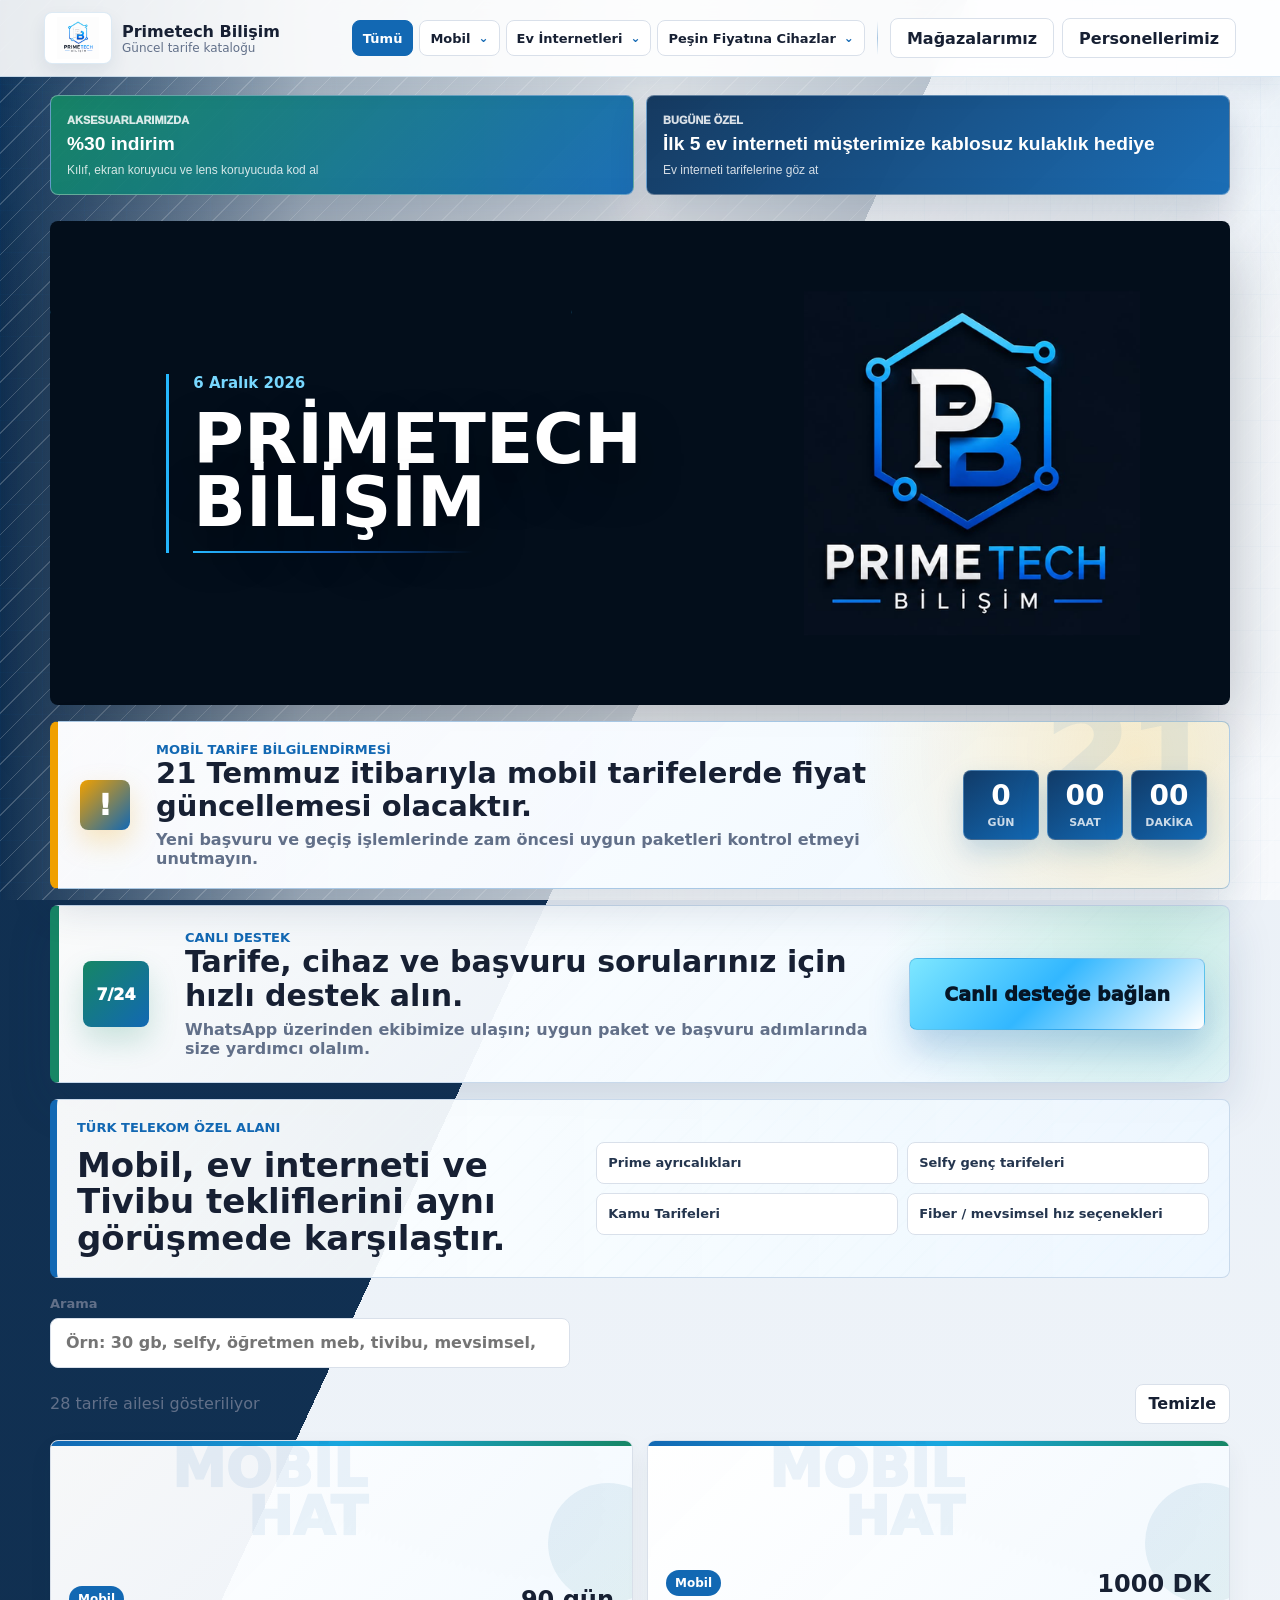
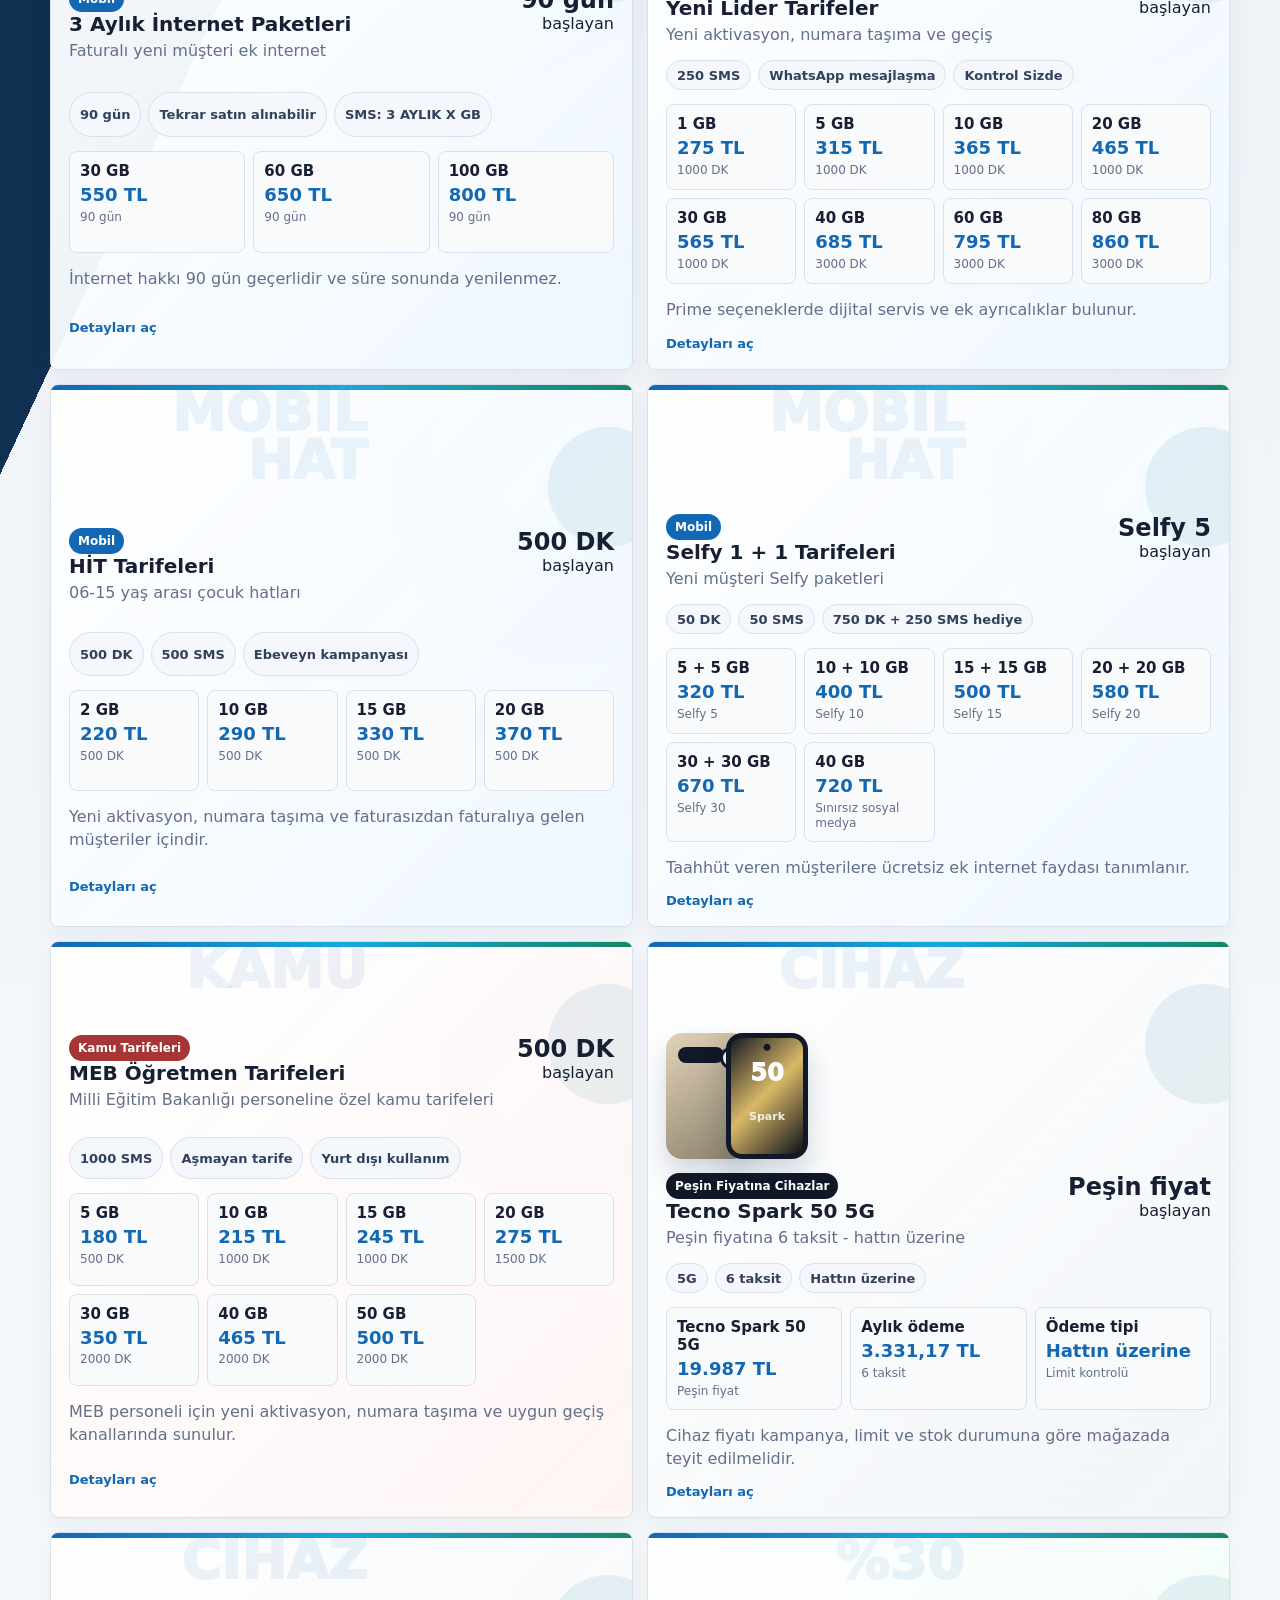
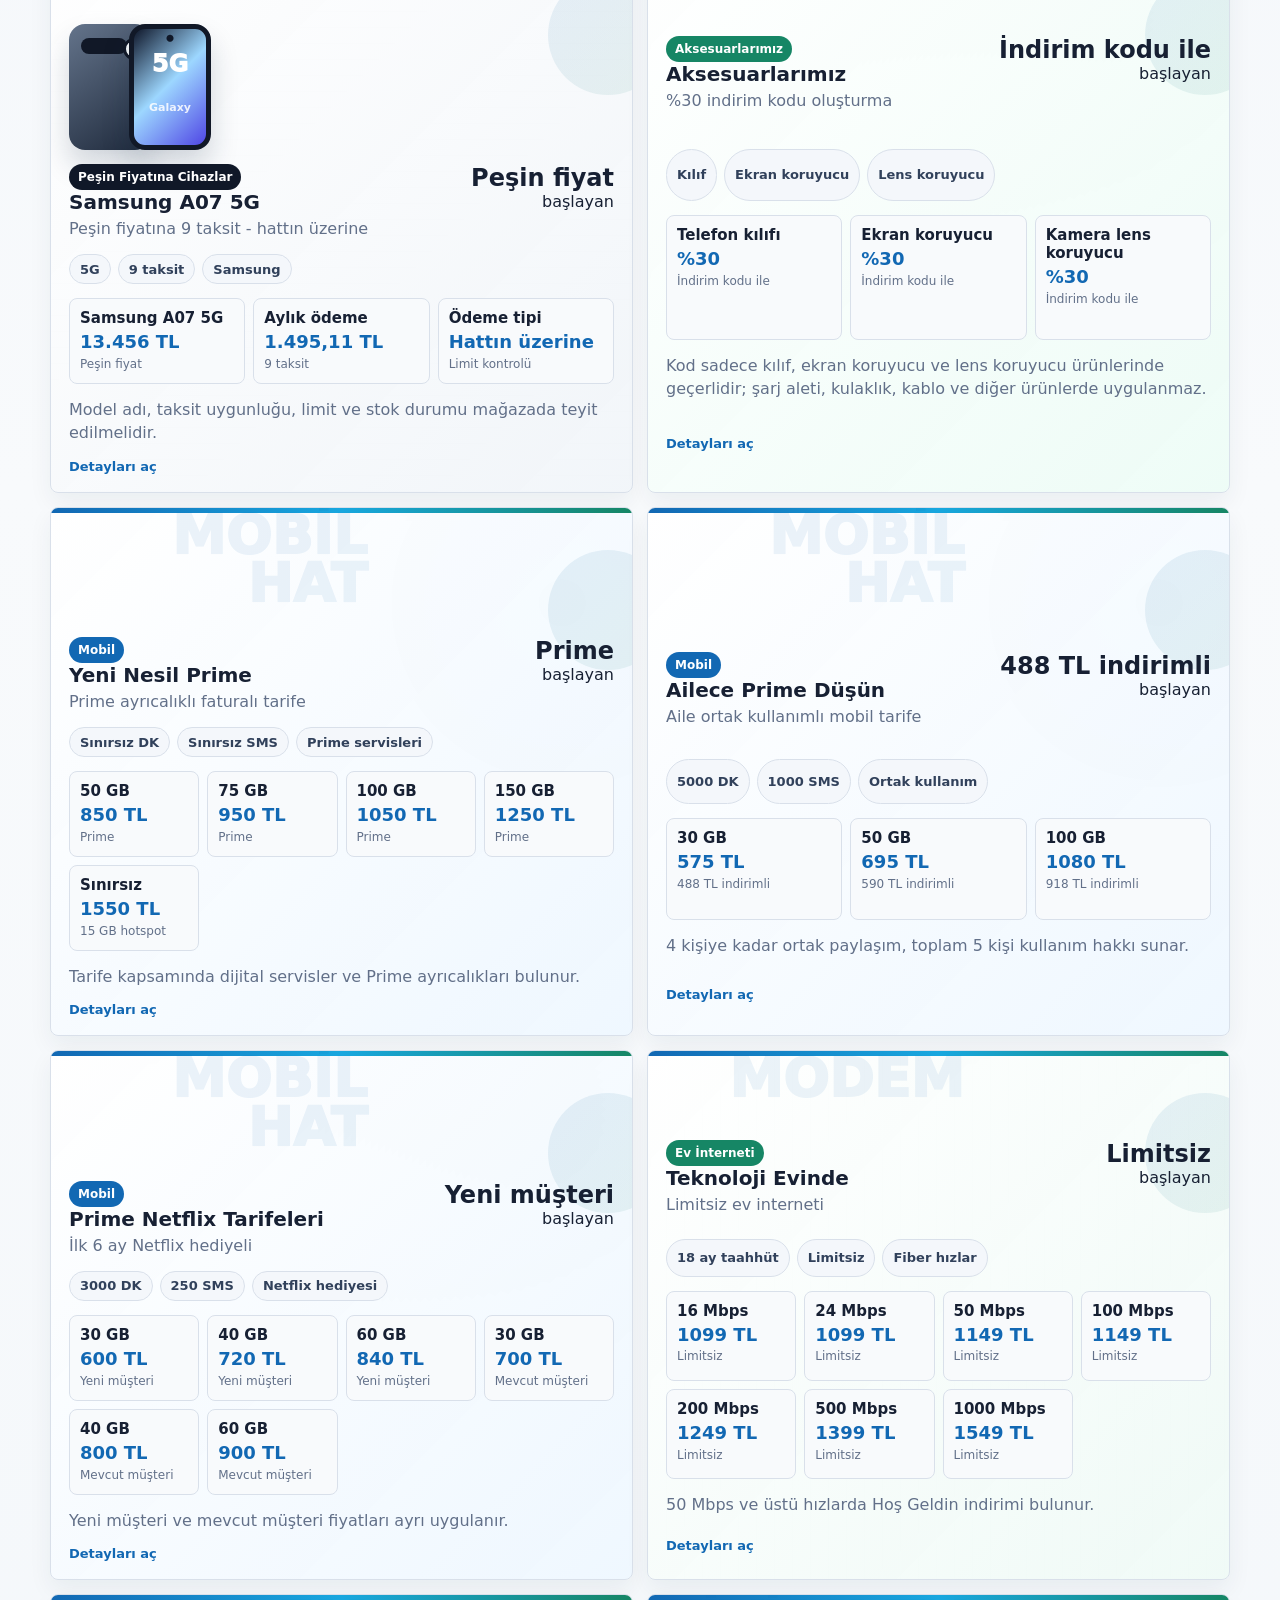
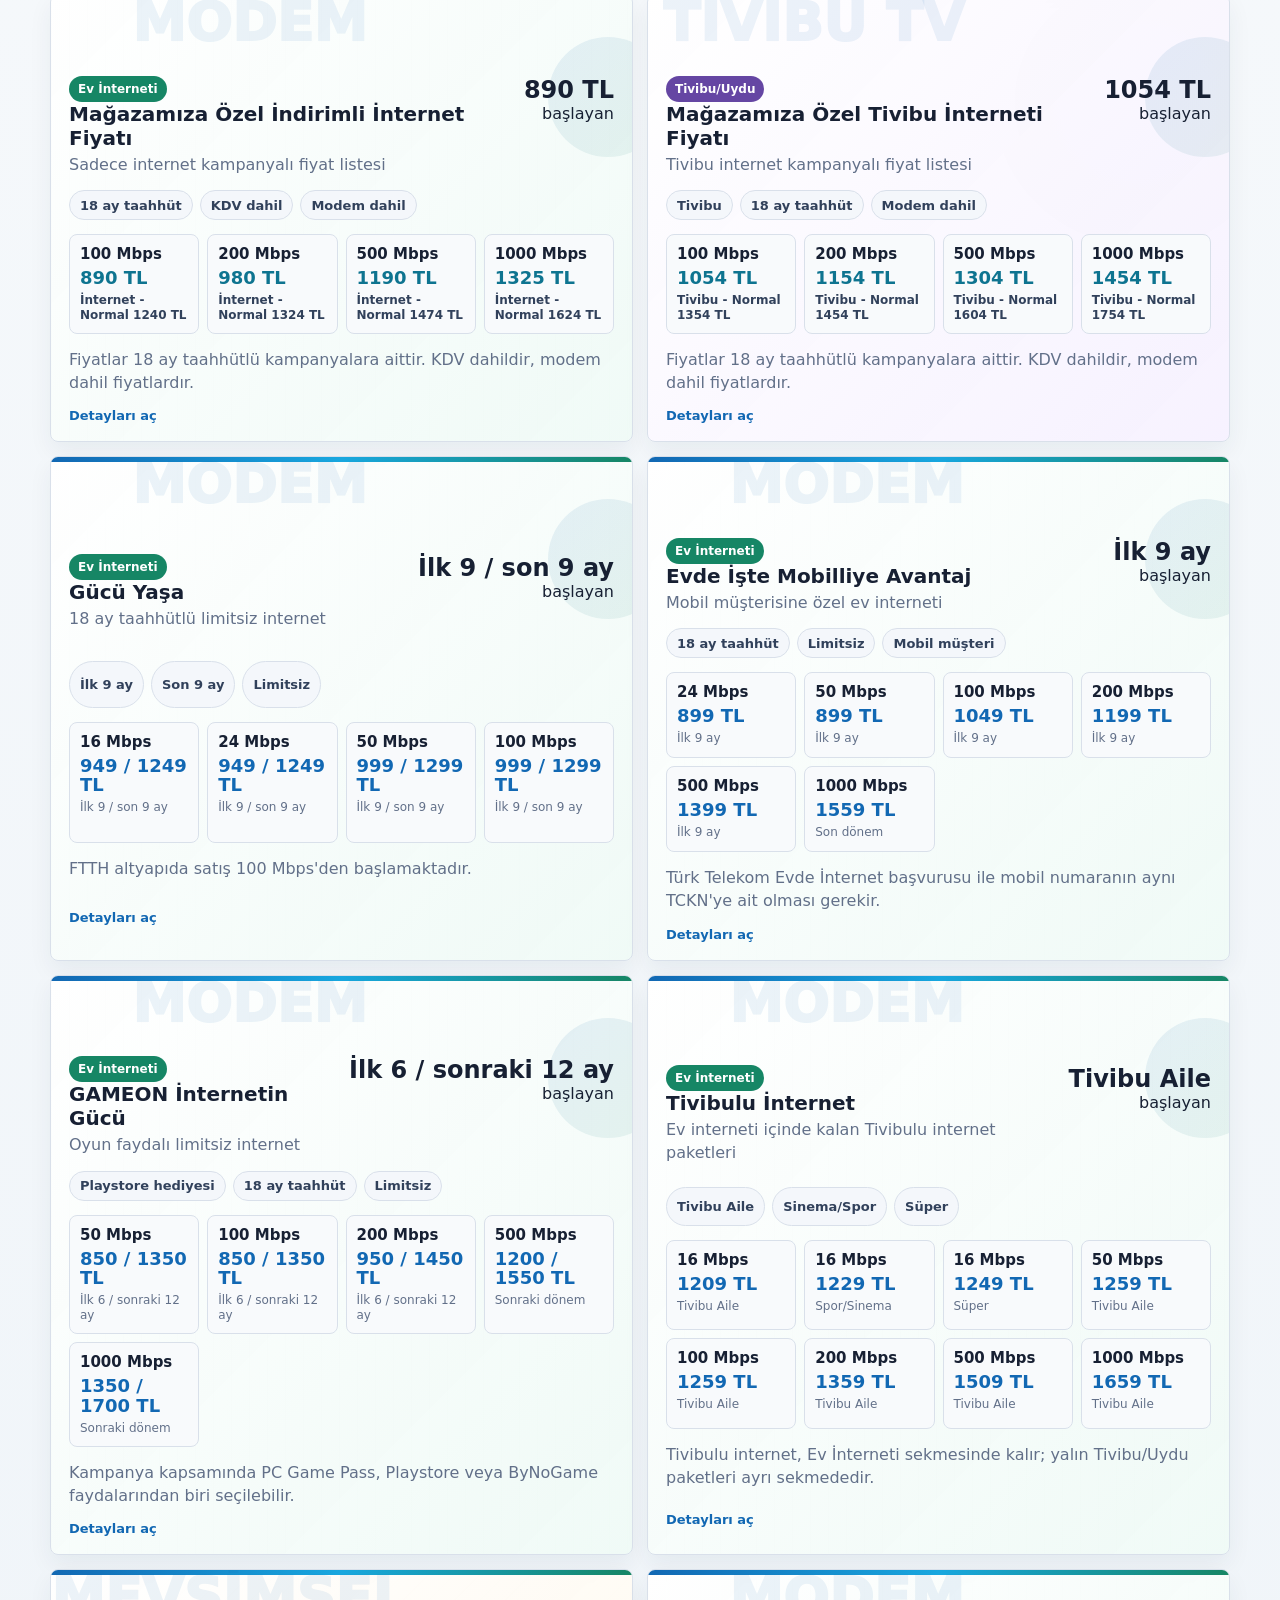
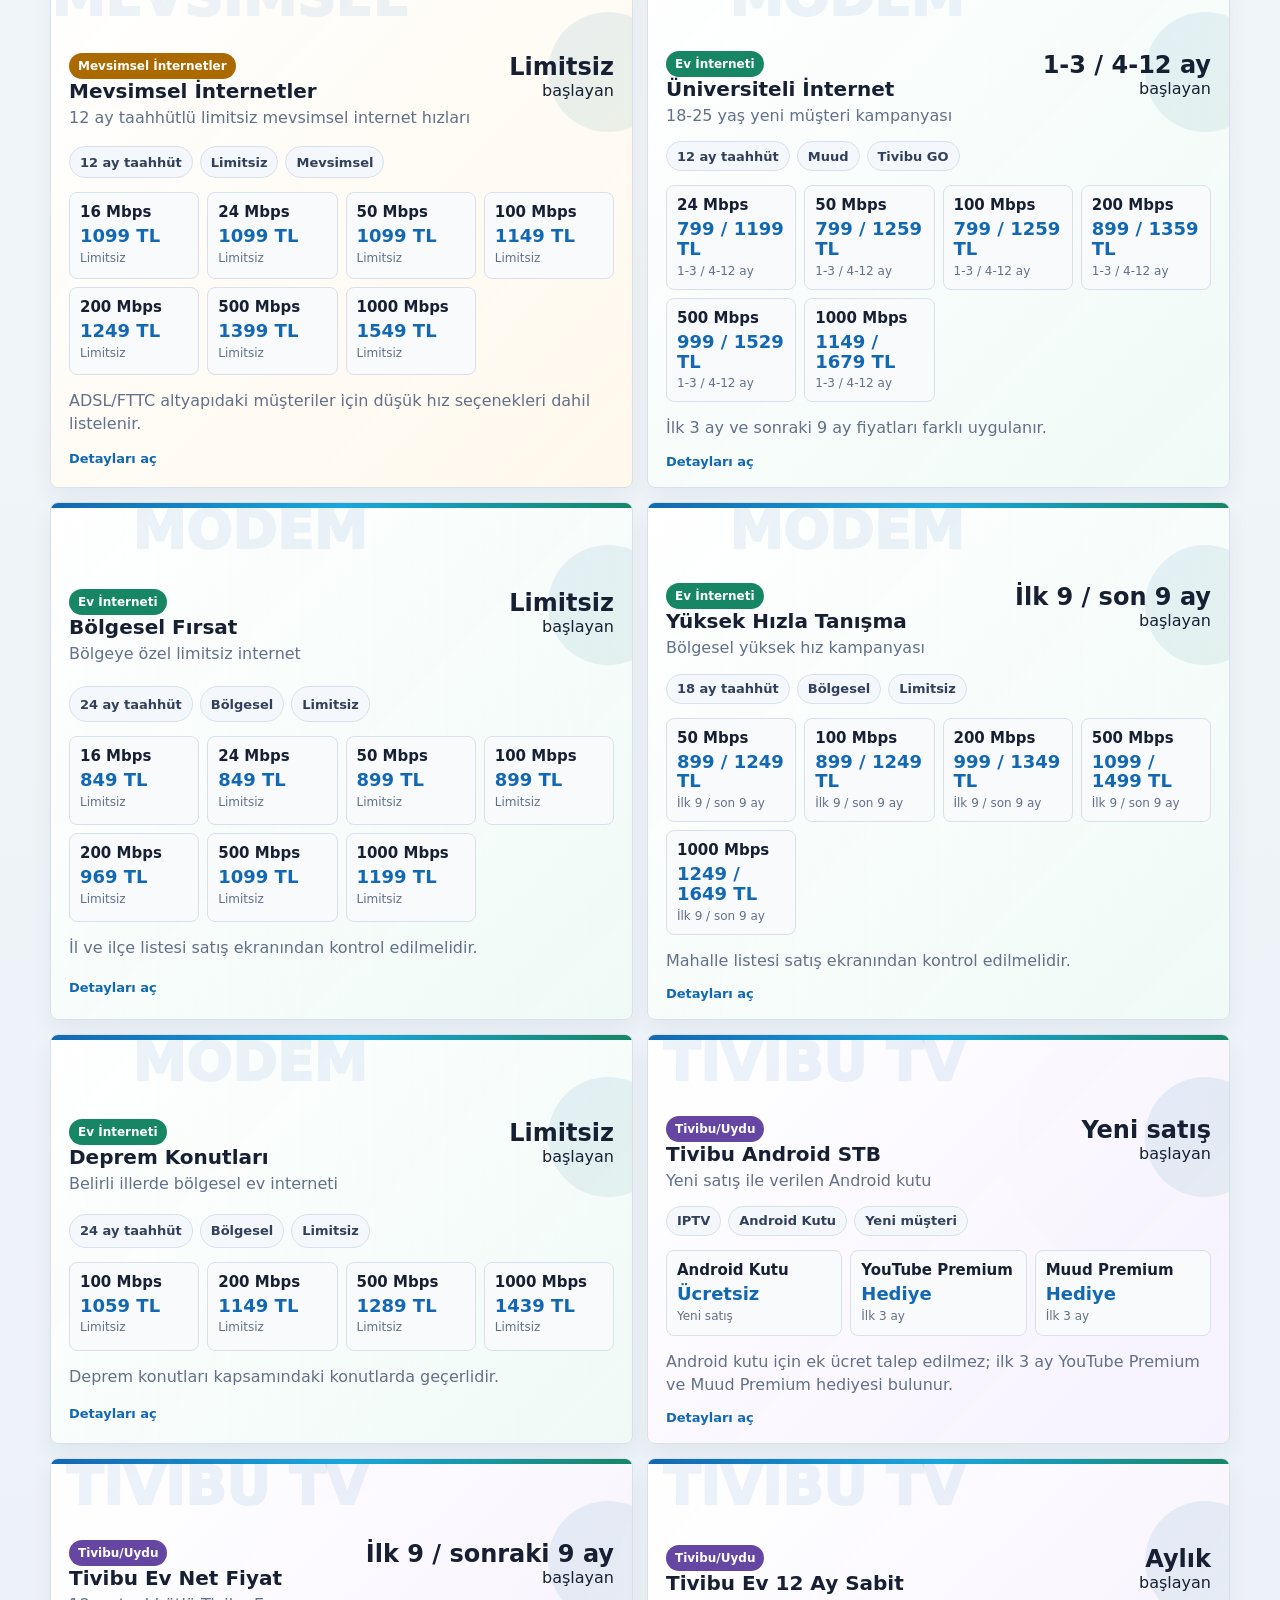
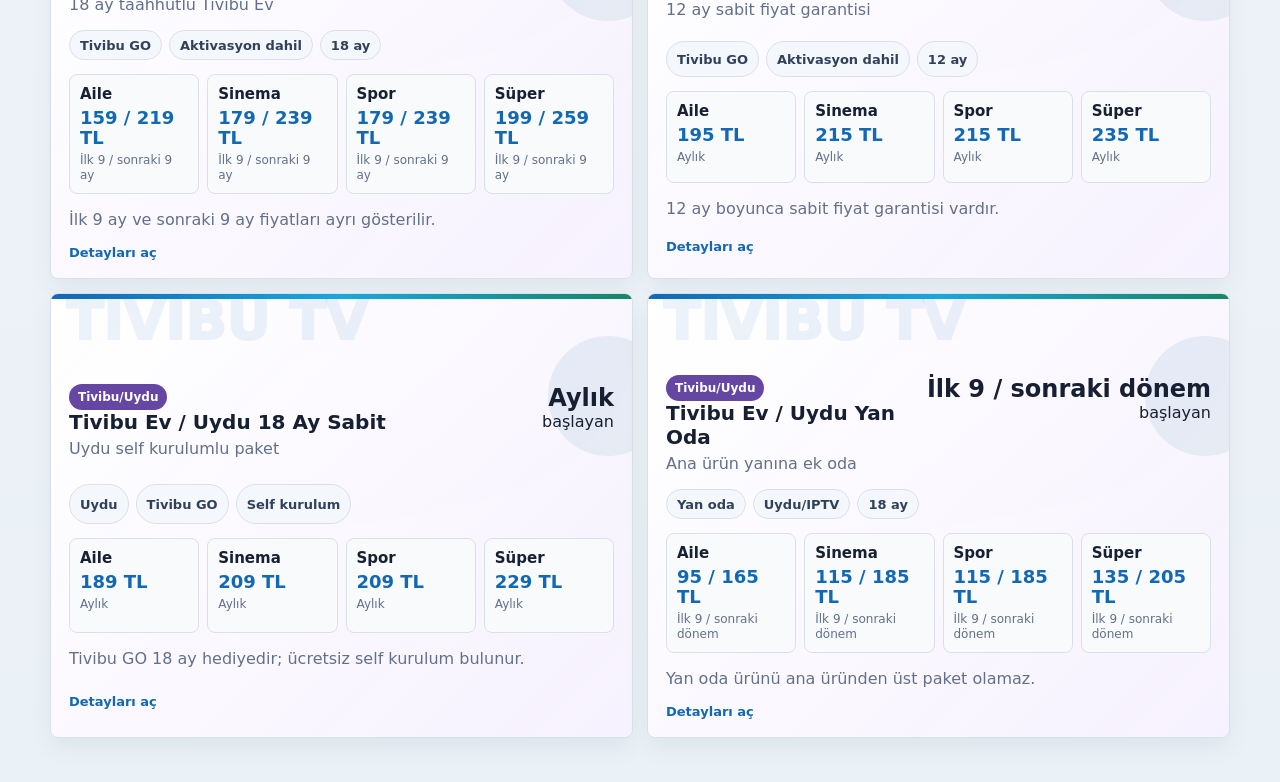
==== commit 7ae80fde: "Update fmt.Println message from 'Hello' to 'Goodbye'" ====
--- a/index.html
+++ b/index.html
@@ -1190,6 +1190,10 @@
   margin-top: 8px;
 }
 
+.call-action[hidden] {
+  display: none;
+}
+
 .call-action a {
   display: inline-flex;
   align-items: center;
@@ -1961,31 +1965,93 @@
 
 /* Final brand showcase rules stay together so the artwork remains one surface. */
 .hero {
-  grid-template-columns: 1fr;
-  min-height: 440px;
-  place-items: center;
-  padding: 38px 44px 30px;
+  grid-template-columns: minmax(0, 1fr) minmax(300px, 430px);
+  min-height: 400px;
+  align-items: center;
+  gap: 42px;
+  padding: 42px 58px;
+  background: #030e1b;
+}
+
+.hero::before {
+  display: none;
+}
+
+.hero::after {
+  right: -210px;
+  top: -170px;
+  width: 520px;
+  height: 520px;
+  background: transparent;
+  border: 1px solid rgba(45, 187, 255, 0.16);
+  opacity: 1;
+}
+
+.hero .hero-brand-lockup {
+  position: relative;
+  z-index: 2;
+  display: grid;
+  justify-items: start;
+  gap: 16px;
+  padding-left: 24px;
+  border-left: 3px solid #25b8ff;
+  text-align: left;
+}
+
+.hero .hero-brand-lockup h1 {
+  margin: 0;
+  color: #ffffff;
+  font-size: clamp(46px, 5.4vw, 74px);
+  line-height: 0.92;
+  letter-spacing: 0;
+}
+
+.hero .hero-brand-lockup h1::after {
+  display: none;
+}
+
+.hero .hero-date {
+  margin: 0;
+  padding: 0;
+  color: #78d8ff;
+  border: 0;
+  font-size: 15px;
+  text-align: left;
+}
+
+.hero-brand-line {
+  width: min(280px, 72%);
+  height: 2px;
+  background: linear-gradient(90deg, #25b8ff, #135dbd, transparent);
 }
 
 .hero .hero-showcase {
   width: 100%;
-  min-height: 330px;
+  min-height: 300px;
+  justify-items: end;
 }
 
 .hero .hero-logo-panel {
-  width: min(520px, 76vw);
+  width: min(400px, 100%);
   height: auto;
   padding: 0;
-  background: transparent;
+  background: #030e1b;
   border: 0;
   border-radius: 0;
   box-shadow: none;
 }
 
+.hero .hero-logo-panel::before,
+.hero .hero-logo-panel::after {
+  display: none;
+}
+
 .hero .hero-logo-panel img {
-  width: min(390px, 68vw);
+  display: block;
+  width: 100%;
   border-radius: 0;
-  mix-blend-mode: screen;
+  mix-blend-mode: normal;
+  filter: none;
 }
 
 @media (max-width: 1380px) {
@@ -2070,18 +2136,17 @@
   }
 
   .hero {
-    gap: 8px;
+    gap: 20px;
     padding: 34px;
   }
 
   .hero-brand-lockup {
-    justify-items: center;
-    text-align: center;
+    justify-items: start;
+    text-align: left;
   }
 
   .hero-brand-lockup h1::after {
-    margin-left: auto;
-    margin-right: auto;
+    display: none;
   }
 
   .hero-brand-lockup h1 {
@@ -2142,8 +2207,12 @@
     padding: 24px;
   }
 
-  .hero-brand-lockup h1 {
+  .hero .hero-brand-lockup h1 {
     font-size: 34px;
+  }
+
+  .hero .hero-brand-lockup {
+    padding-left: 18px;
   }
 
   .hero-showcase {
@@ -2322,16 +2391,16 @@
 
     <main id="top">
       <section class="hero home-section">
+        <div class="hero-brand-lockup">
+          <p class="hero-date" id="current-date">13 Temmuz 2026</p>
+          <h1>PRİMETECH<br />BİLİŞİM</h1>
+          <span class="hero-brand-line" aria-hidden="true"></span>
+        </div>
         <div class="hero-showcase">
           <div class="hero-logo-panel">
-            <span class="orbit orbit-one"></span>
-            <span class="orbit orbit-two"></span>
             <img src="[data-uri]" alt="Primetech Bilişim" />
           </div>
-          <span class="hero-glow glow-one"></span>
-          <span class="hero-glow glow-two"></span>
         </div>
-        <p class="hero-date" id="current-date">13 Temmuz 2026</p>
       </section>
 
       <section class="price-alert home-section" aria-label="Mobil tarife zam uyarısı">
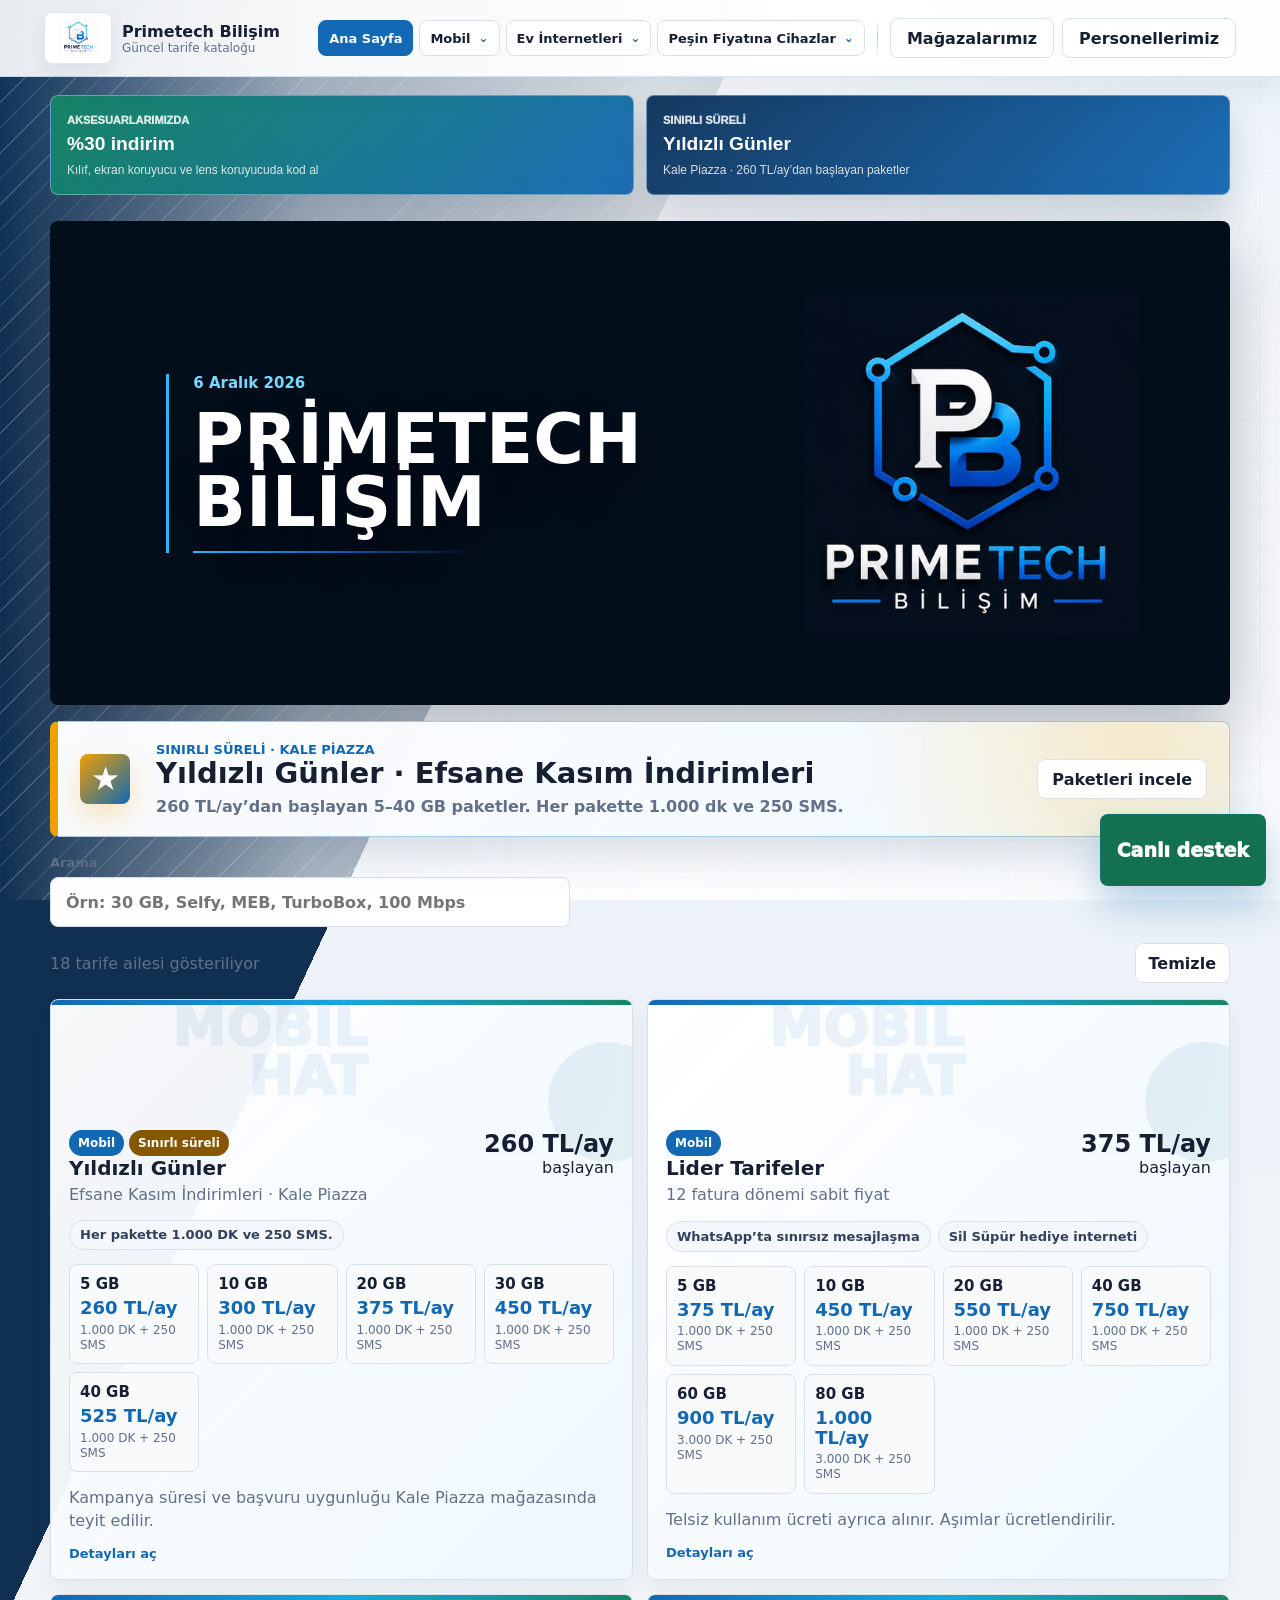
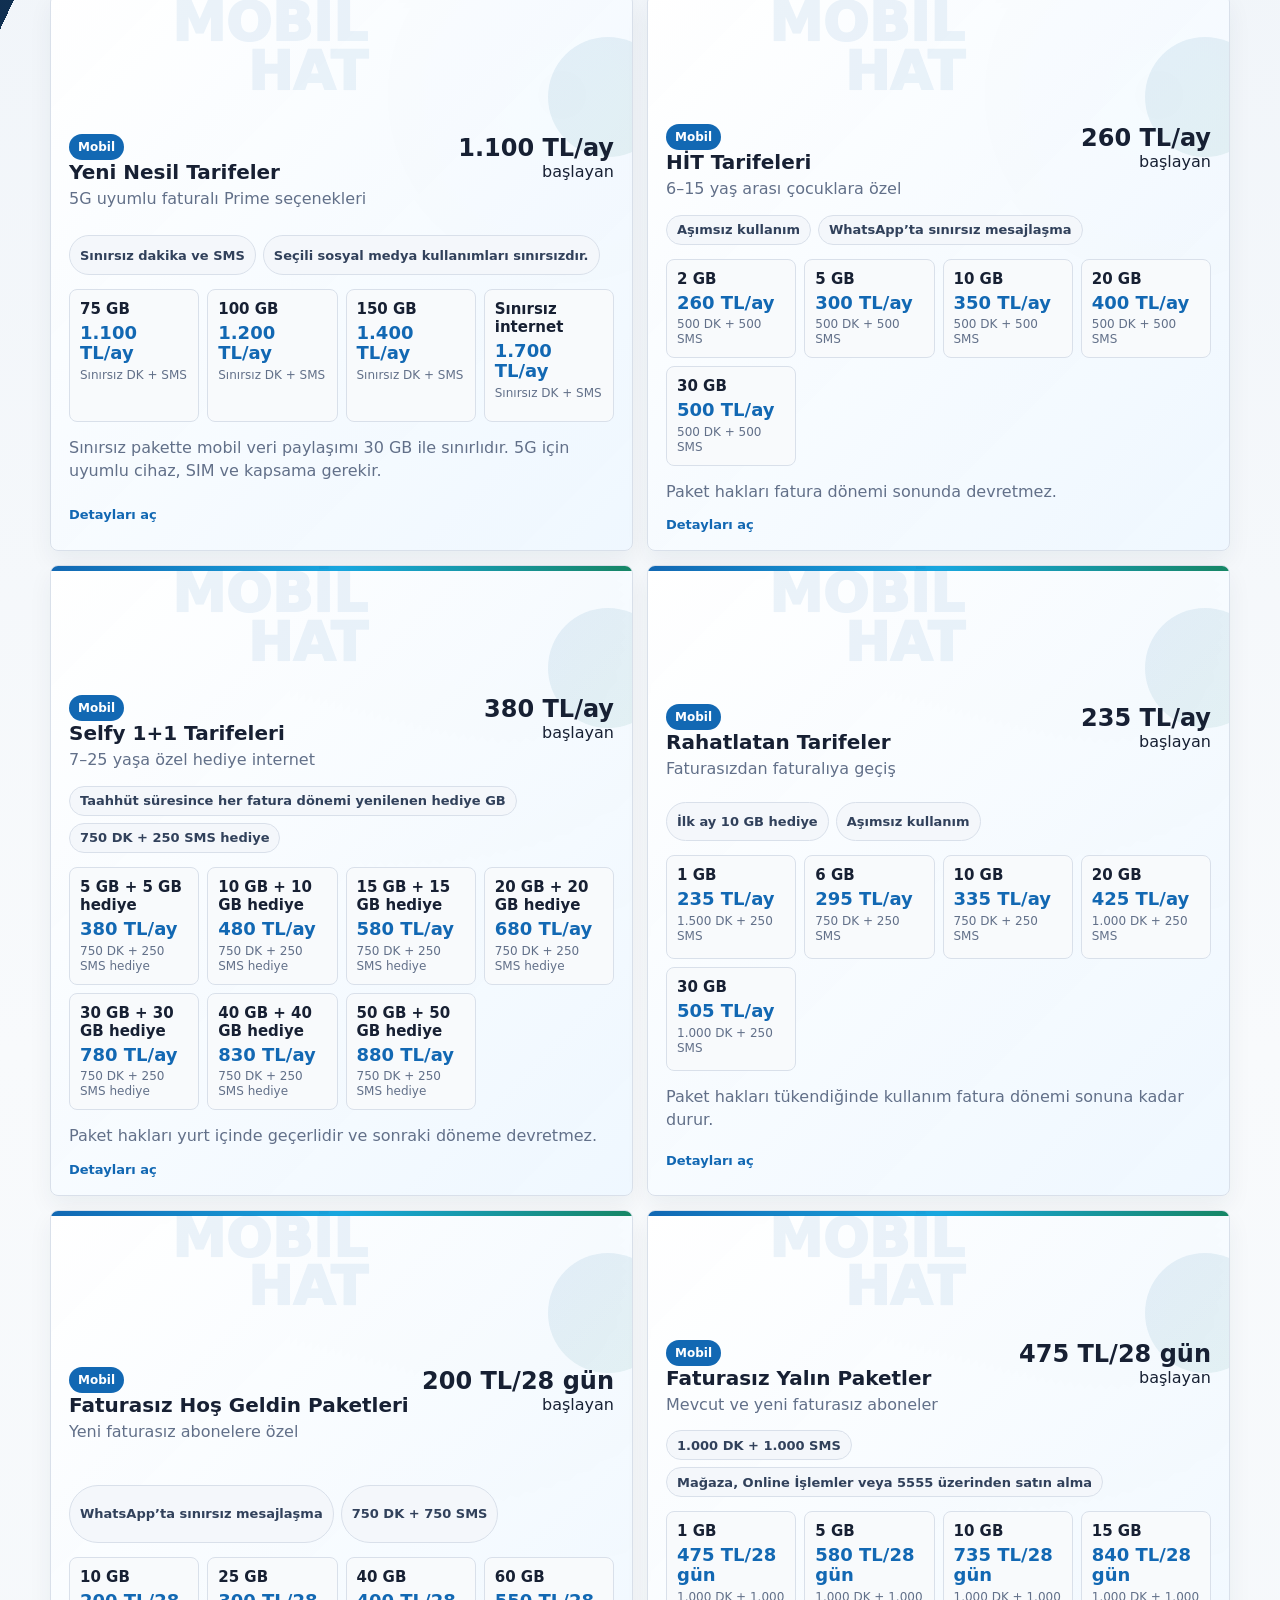
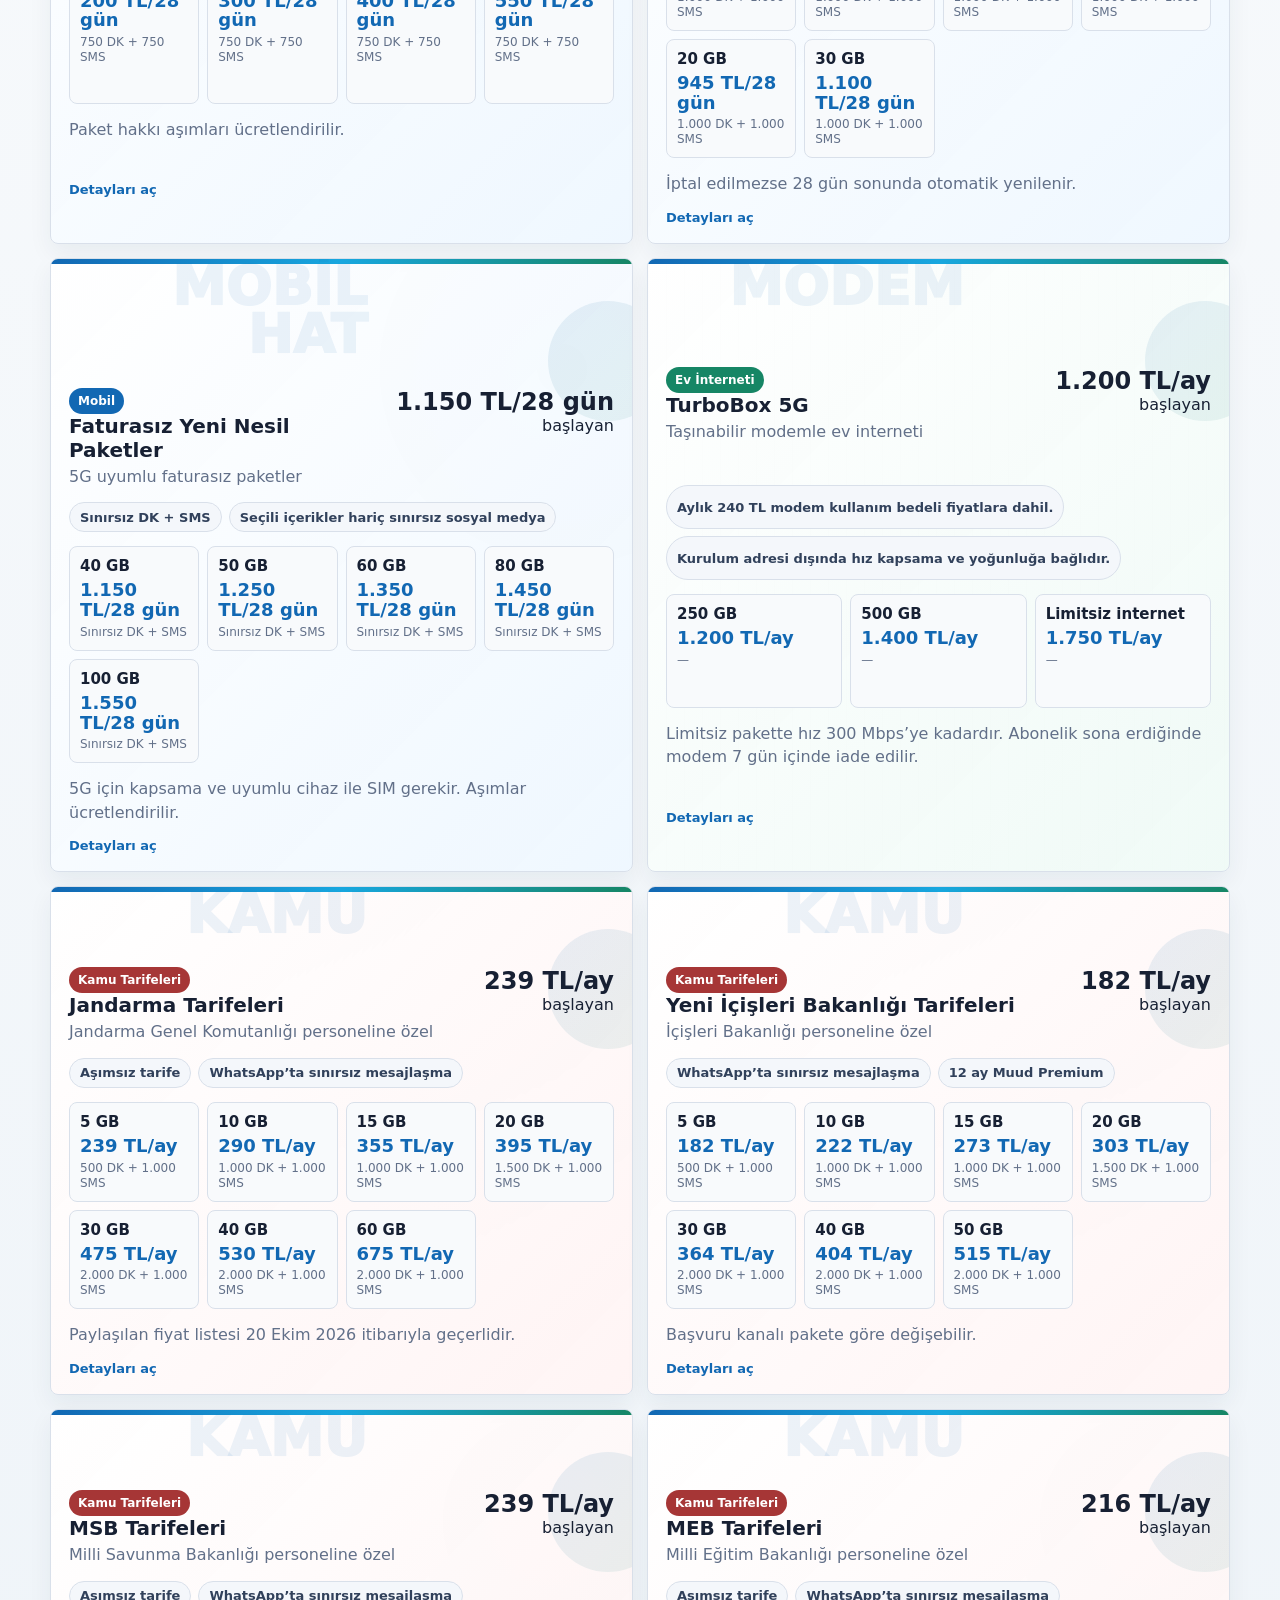
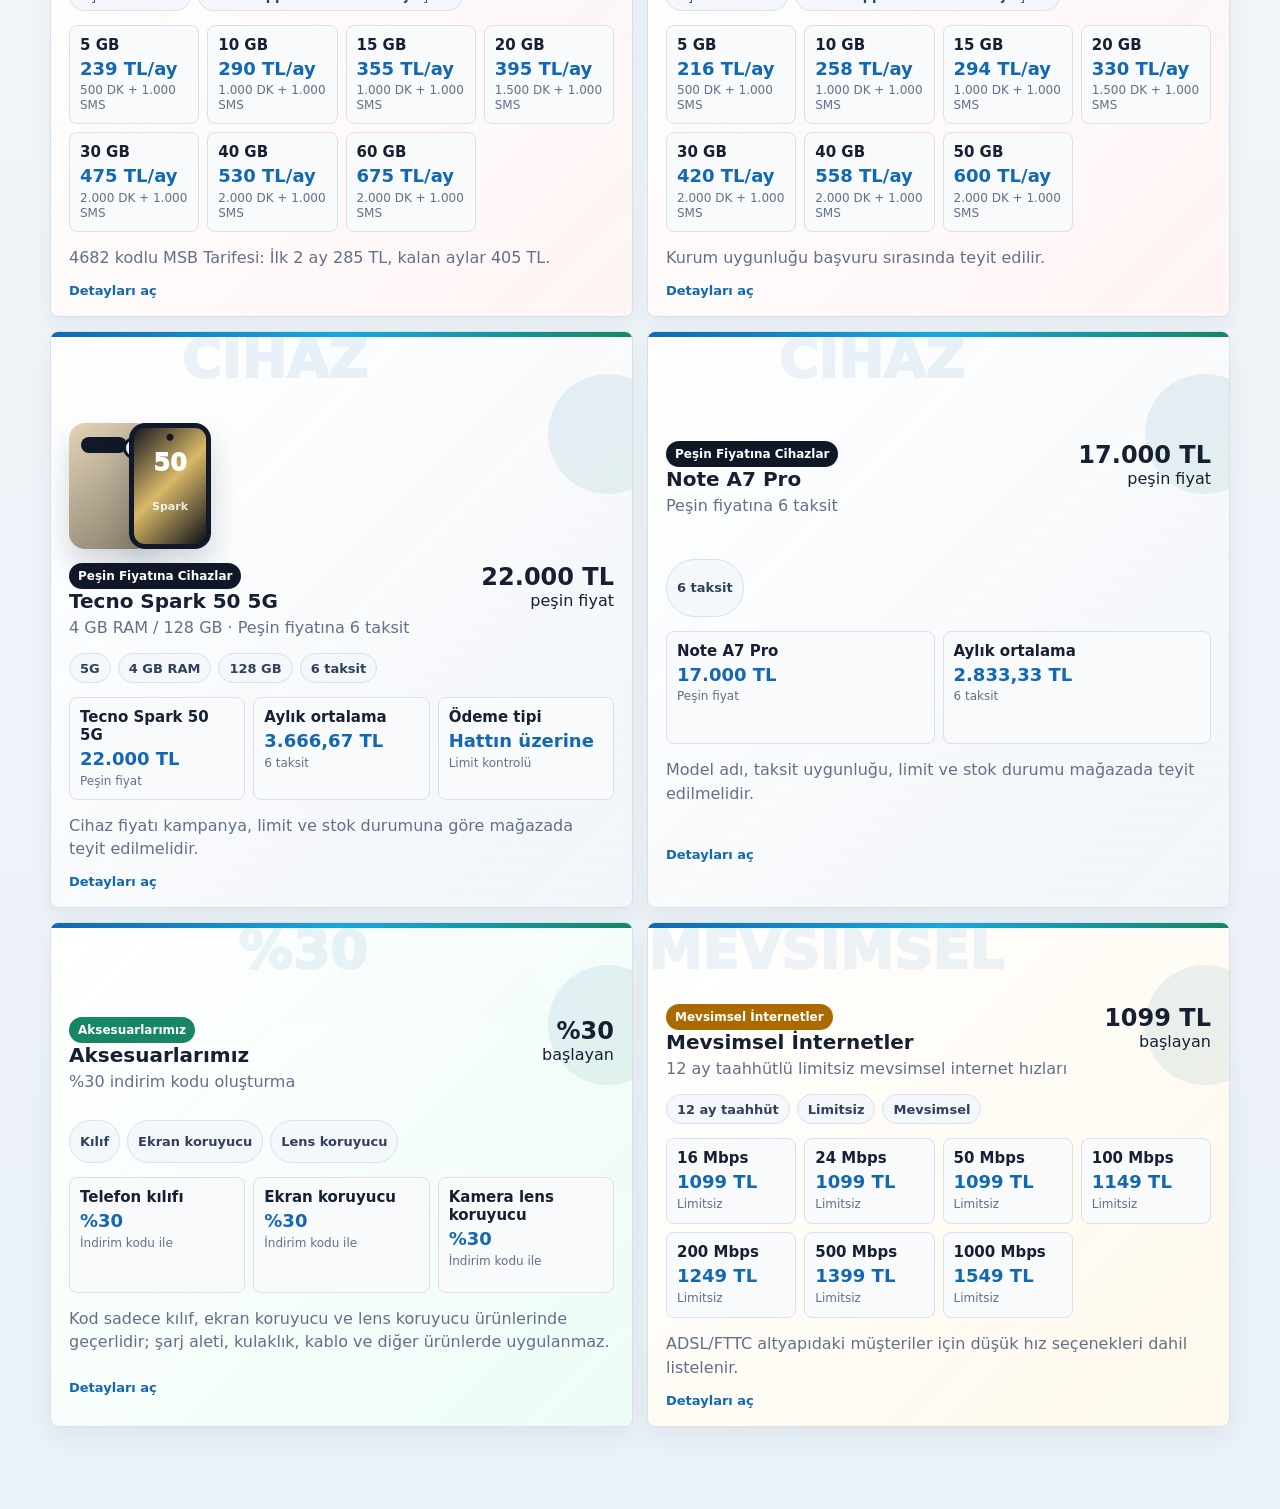
==== commit e68b3f48: "Kampanyaları, cihaz fiyatlarını ve personel sayfasını güncelle" ====
--- a/index.html
+++ b/index.html
@@ -1,3436 +1,3318 @@
-﻿<!doctype html>
-<html lang="tr">
-  <head>
-    <meta charset="utf-8" />
-    <meta name="viewport" content="width=device-width, initial-scale=1" />
-    <title>Primetech Güncel Tarifeler</title>
-    <style>
-:root {
-  color-scheme: light;
-  --ink: #172033;
-  --muted: #627089;
-  --line: #d9e0ea;
-  --panel: #ffffff;
-  --soft: #f4f7fb;
-  --blue: #1268b3;
-  --cyan: #18a7df;
-  --green: #168665;
-  --amber: #aa6a00;
-  --danger: #a63636;
-  font-family: Inter, ui-sans-serif, system-ui, -apple-system, BlinkMacSystemFont, "Segoe UI", sans-serif;
-}
+﻿<!doctype html>
+<html lang="tr">
+  <head>
+    <meta charset="utf-8" />
+    <meta name="viewport" content="width=device-width, initial-scale=1" />
+    <title>Primetech Bilişim Türk Telekom | Mobil, İnternet ve Cihaz</title>
+    <meta name="description" content="Primetech Bilişim'de güncel Türk Telekom mobil tarifelerini, ev interneti, Tivibu ve cihaz kampanyalarını inceleyin; uzman desteği alın." />
+    <meta name="robots" content="index, follow, max-image-preview:large" />
+    <meta name="theme-color" content="#061321" />
+    <link rel="canonical" href="https://xn--primetechbilisimtrktelekom-f0c.com/" />
+    <link rel="icon" type="image/svg+xml" href="/favicon.svg" />
+    <link rel="apple-touch-icon" href="/favicon.svg" />
+    <meta property="og:type" content="website" />
+    <meta property="og:locale" content="tr_TR" />
+    <meta property="og:site_name" content="Primetech Bilişim" />
+    <meta property="og:title" content="Primetech Bilişim Türk Telekom | Mobil, İnternet ve Cihaz" />
+    <meta property="og:description" content="Güncel Türk Telekom mobil tarifeleri, ev interneti, Tivibu ve cihaz kampanyaları Primetech Bilişim'de." />
+    <meta property="og:url" content="https://xn--primetechbilisimtrktelekom-f0c.com/" />
+    <meta property="og:image" content="https://xn--primetechbilisimtrktelekom-f0c.com/favicon.svg" />
+    <script type="application/ld+json">
+    {
+      "@context": "https://schema.org",
+      "@graph": [
+        {
+          "@type": "WebSite",
+          "@id": "https://xn--primetechbilisimtrktelekom-f0c.com/#website",
+          "url": "https://xn--primetechbilisimtrktelekom-f0c.com/",
+          "name": "Primetech Bilişim",
+          "alternateName": "Primetech Bilişim Türk Telekom",
+          "inLanguage": "tr-TR"
+        },
+        {
+          "@type": "Organization",
+          "@id": "https://xn--primetechbilisimtrktelekom-f0c.com/#organization",
+          "name": "Primetech Bilişim",
+          "url": "https://xn--primetechbilisimtrktelekom-f0c.com/",
+          "logo": "https://xn--primetechbilisimtrktelekom-f0c.com/favicon.svg",
+          "telephone": "+90 501 073 55 55",
+          "description": "Mobil, ev interneti, Tivibu ve cihaz işlemleri için güncel Türk Telekom tarife ve kampanya danışmanlığı."
+        }
+      ]
+    }
+    </script>
+    <style>
+:root {
+  color-scheme: light;
+  --ink: #172033;
+  --muted: #627089;
+  --line: #d9e0ea;
+  --panel: #ffffff;
+  --soft: #f4f7fb;
+  --blue: #1268b3;
+  --cyan: #18a7df;
+  --green: #168665;
+  --amber: #aa6a00;
+  --danger: #a63636;
+  font-family: Inter, ui-sans-serif, system-ui, -apple-system, BlinkMacSystemFont, "Segoe UI", sans-serif;
+}
+
+* {
+  box-sizing: border-box;
+}
+
+body {
+  position: relative;
+  min-height: 100vh;
+  margin: 0;
+  color: var(--ink);
+  background:
+    linear-gradient(115deg, rgba(12, 44, 78, 0.98) 0 18%, transparent 18% 100%),
+    linear-gradient(180deg, #e7eef6 0%, #f8fafc 42%, #eaf1f7 100%);
+}
+
+body::before {
+  content: "";
+  position: fixed;
+  inset: 0;
+  z-index: -2;
+  pointer-events: none;
+  background:
+    linear-gradient(90deg, rgba(18, 104, 179, 0.08) 1px, transparent 1px),
+    linear-gradient(180deg, rgba(18, 104, 179, 0.06) 1px, transparent 1px),
+    repeating-linear-gradient(135deg, rgba(255, 255, 255, 0.24) 0 1px, transparent 1px 18px);
+  background-size: 42px 42px, 42px 42px, auto;
+  opacity: 0.86;
+}
+
+body::after {
+  content: "";
+  position: fixed;
+  inset: 0;
+  z-index: -1;
+  pointer-events: none;
+  background:
+    linear-gradient(90deg, rgba(255, 255, 255, 0) 0%, rgba(255, 255, 255, 0.64) 24%, rgba(255, 255, 255, 0.88) 52%, rgba(255, 255, 255, 0.58) 100%),
+    linear-gradient(180deg, rgba(18, 104, 179, 0.14), rgba(255, 255, 255, 0) 38%);
+}
+
+.topbar {
+  position: sticky;
+  top: 0;
+  z-index: 5;
+  display: flex;
+  align-items: center;
+  justify-content: space-between;
+  gap: 16px;
+  padding: 12px clamp(16px, 4vw, 44px);
+  background: rgba(255, 255, 255, 0.9);
+  border-bottom: 1px solid rgba(18, 104, 179, 0.16);
+  backdrop-filter: blur(14px);
+  box-shadow: 0 10px 28px rgba(17, 39, 66, 0.08);
+}
+
+.brand {
+  display: inline-flex;
+  align-items: center;
+  gap: 10px;
+  color: inherit;
+  text-decoration: none;
+}
+
+.brand img {
+  width: 68px;
+  height: 52px;
+  padding: 4px;
+  background: #fff;
+  border: 1px solid rgba(18, 104, 179, 0.14);
+  border-radius: 8px;
+  object-fit: contain;
+  box-shadow: 0 8px 18px rgba(17, 54, 93, 0.08);
+}
+
+.brand strong,
+.brand small {
+  display: block;
+}
+
+.brand small {
+  color: var(--muted);
+  font-size: 12px;
+}
+
+.pdf-link,
+.tab,
+#clearSearch {
+  min-height: 40px;
+  border: 1px solid var(--line);
+  border-radius: 8px;
+  background: #fff;
+  color: var(--ink);
+  font: inherit;
+  font-weight: 700;
+  text-decoration: none;
+  cursor: pointer;
+}
+
+.top-actions {
+  display: flex;
+  flex-wrap: wrap;
+  align-items: center;
+  gap: 8px;
+  justify-content: flex-end;
+}
+
+.top-tabs {
+  display: flex;
+  flex-wrap: wrap;
+  gap: 6px;
+  justify-content: flex-end;
+}
+
+.top-tabs .tab,
+.tab-group summary {
+  min-height: 36px;
+  padding: 0 10px;
+  font-size: 13px;
+  font-weight: 850;
+}
+
+.tab-group {
+  position: relative;
+}
+
+.tab-group summary {
+  display: inline-flex;
+  align-items: center;
+  gap: 8px;
+  list-style: none;
+  color: var(--ink);
+  background: #fff;
+  border: 1px solid var(--line);
+  border-radius: 8px;
+  cursor: pointer;
+}
+
+.tab-group summary::-webkit-details-marker {
+  display: none;
+}
+
+.tab-group summary::after {
+  content: "⌄";
+  color: var(--blue);
+  font-size: 12px;
+}
+
+.tab-group[open] summary {
+  border-color: rgba(18, 104, 179, 0.36);
+  box-shadow: 0 8px 22px rgba(17, 54, 93, 0.1);
+}
+
+.tab-menu {
+  position: absolute;
+  z-index: 20;
+  right: 0;
+  top: calc(100% + 8px);
+  display: grid;
+  gap: 6px;
+  min-width: 210px;
+  padding: 8px;
+  background: #fff;
+  border: 1px solid var(--line);
+  border-radius: 8px;
+  box-shadow: 0 18px 40px rgba(17, 54, 93, 0.16);
+}
+
+.tab-menu .tab {
+  justify-content: flex-start;
+  width: 100%;
+}
+
+.nav-separator {
+  width: 1px;
+  height: 34px;
+  margin: 0 4px;
+  background: linear-gradient(180deg, transparent, rgba(18, 104, 179, 0.36), transparent);
+}
+
+.pdf-link {
+  display: inline-flex;
+  align-items: center;
+  padding: 0 16px;
+}
+
+.pdf-link.dark {
+  color: #fff;
+  border-color: #11365d;
+  background: #11365d;
+}
+
+.side-promos {
+  position: fixed;
+  top: 156px;
+  left: 18px;
+  right: 18px;
+  z-index: 3;
+  display: flex;
+  justify-content: space-between;
+  align-items: flex-start;
+  pointer-events: none;
+}
+
+.side-promo {
+  position: relative;
+  display: grid;
+  gap: 8px;
+  width: min(210px, calc((100vw - 1220px) / 2 - 24px));
+  min-width: 148px;
+  padding: 18px 16px 16px;
+  text-align: left;
+  color: #fff;
+  border: 1px solid rgba(255, 255, 255, 0.34);
+  border-radius: 8px;
+  cursor: pointer;
+  pointer-events: auto;
+  box-shadow: 0 18px 36px rgba(13, 40, 70, 0.18);
+  transform: rotate(-1.5deg);
+}
+
+.side-promo::before {
+  content: "";
+  position: absolute;
+  left: 50%;
+  top: -42px;
+  width: 2px;
+  height: 42px;
+  background: linear-gradient(180deg, rgba(17, 54, 93, 0.22), rgba(17, 54, 93, 0.7));
+}
+
+.side-promo::after {
+  content: "";
+  position: absolute;
+  left: calc(50% - 7px);
+  top: -9px;
+  width: 14px;
+  height: 14px;
+  background: #fff;
+  border: 3px solid rgba(17, 54, 93, 0.48);
+  border-radius: 50%;
+  box-shadow: 0 4px 10px rgba(13, 40, 70, 0.18);
+}
+
+.side-promo:hover,
+.side-promo:focus {
+  transform: translateY(-3px) rotate(0deg);
+  outline: none;
+}
+
+.side-promo-left {
+  background:
+    linear-gradient(135deg, rgba(22, 134, 101, 0.96), rgba(18, 104, 179, 0.95)),
+    repeating-linear-gradient(135deg, rgba(255, 255, 255, 0.16) 0 1px, transparent 1px 16px);
+}
+
+.side-promo-right {
+  background:
+    linear-gradient(135deg, rgba(17, 54, 93, 0.98), rgba(18, 104, 179, 0.96)),
+    repeating-linear-gradient(135deg, rgba(255, 255, 255, 0.14) 0 1px, transparent 1px 16px);
+  transform: rotate(1.5deg);
+}
+
+.promo-kicker {
+  color: rgba(255, 255, 255, 0.84);
+  font-size: 11px;
+  font-weight: 950;
+  letter-spacing: 0;
+  text-transform: uppercase;
+}
+
+.side-promo strong {
+  font-size: clamp(18px, 1.5vw, 24px);
+  line-height: 1.05;
+}
+
+.side-promo small {
+  color: rgba(255, 255, 255, 0.82);
+  font-size: 12px;
+  line-height: 1.35;
+}
+
+main {
+  width: min(1180px, calc(100% - 28px));
+  margin: 0 auto;
+  padding: 26px 0 44px;
+}
+
+.hero {
+  position: relative;
+  display: grid;
+  grid-template-columns: minmax(0, 0.95fr) 390px;
+  align-items: center;
+  gap: 42px;
+  min-height: 390px;
+  padding: 52px 58px;
+  overflow: hidden;
+  color: #fff;
+  background:
+    radial-gradient(circle at 82% 28%, rgba(37, 184, 255, 0.34), transparent 24%),
+    radial-gradient(circle at 52% 112%, rgba(18, 104, 179, 0.35), transparent 36%),
+    linear-gradient(135deg, #04111f 0%, #071f36 44%, #0d3d6d 100%),
+    repeating-linear-gradient(135deg, rgba(255, 255, 255, 0.1) 0 1px, transparent 1px 24px);
+  border-radius: 8px;
+  box-shadow: 0 28px 68px rgba(6, 21, 38, 0.28);
+}
+
+.hero::before {
+  content: "";
+  position: absolute;
+  inset: 18px;
+  pointer-events: none;
+  border: 1px solid rgba(83, 203, 255, 0.2);
+  border-radius: 8px;
+  background:
+    linear-gradient(110deg, rgba(255, 255, 255, 0.12), transparent 28%),
+    linear-gradient(rgba(83, 203, 255, 0.08) 1px, transparent 1px),
+    linear-gradient(90deg, rgba(83, 203, 255, 0.07) 1px, transparent 1px);
+  background-size: auto, 34px 34px, 34px 34px;
+  opacity: 0.9;
+}
+
+.hero::after {
+  content: "";
+  position: absolute;
+  right: -64px;
+  top: 42px;
+  width: 470px;
+  height: 300px;
+  pointer-events: none;
+  background:
+    linear-gradient(30deg, transparent 0 16%, rgba(70, 199, 255, 0.38) 16% 18%, transparent 18% 39%, rgba(37, 184, 255, 0.34) 39% 41%, transparent 41%),
+    linear-gradient(150deg, transparent 0 28%, rgba(37, 184, 255, 0.28) 28% 30%, transparent 30% 68%, rgba(255, 255, 255, 0.18) 68% 70%, transparent 70%);
+  border: 1px solid rgba(83, 203, 255, 0.18);
+  clip-path: polygon(22% 3%, 78% 3%, 100% 50%, 78% 97%, 22% 97%, 0 50%);
+  opacity: 0.55;
+}
+
+.hero-brand-lockup {
+  position: relative;
+  z-index: 1;
+  display: grid;
+  justify-items: start;
+  gap: 14px;
+  text-align: left;
+}
+
+/* The logo artwork is the complete brand signature in the main showcase. */
+.hero {
+  grid-template-columns: 1fr;
+  min-height: 440px;
+  place-items: center;
+  padding: 38px 44px 30px;
+  background:
+    radial-gradient(circle at 50% 34%, rgba(25, 174, 255, 0.2), transparent 34%),
+    linear-gradient(135deg, #020d1b 0%, #061a2e 48%, #03101f 100%);
+}
+
+.hero-showcase {
+  width: 100%;
+  min-height: 330px;
+}
+
+.hero-logo-panel {
+  width: min(520px, 76vw);
+  height: auto;
+  padding: 0;
+  background: transparent;
+  border: 0;
+  border-radius: 0;
+  box-shadow: none;
+}
+
+.hero-logo-panel img {
+  width: min(390px, 68vw);
+  border-radius: 0;
+  mix-blend-mode: screen;
+  filter: drop-shadow(0 24px 34px rgba(0, 0, 0, 0.48));
+}
+
+.hero-logo-panel::before {
+  inset: -42px -72px;
+  border-color: rgba(48, 188, 255, 0.28);
+}
+
+.hero-logo-panel::after {
+  inset: 18px -24px;
+  border-color: rgba(24, 112, 222, 0.22);
+}
+
+.hero-date {
+  position: relative;
+  z-index: 2;
+  margin: -4px 0 0;
+  padding-top: 16px;
+  color: #c9eaff;
+  border-top: 1px solid rgba(83, 203, 255, 0.34);
+  font-size: 14px;
+  font-weight: 850;
+  letter-spacing: 0;
+  text-align: center;
+}
+
+.hero-brand-lockup h1 {
+  max-width: 650px;
+  margin: 0;
+  font-size: clamp(48px, 5.6vw, 76px);
+  line-height: 0.92;
+  letter-spacing: 0;
+  text-shadow: 0 22px 44px rgba(0, 0, 0, 0.34);
+}
+
+.hero-brand-lockup h1::after {
+  content: "";
+  display: block;
+  width: min(300px, 70%);
+  height: 5px;
+  margin-top: 18px;
+  background: linear-gradient(90deg, #22c2ff, #1268b3, transparent);
+  border-radius: 999px;
+}
+
+.hero-showcase {
+  position: relative;
+  z-index: 1;
+  min-height: 250px;
+  display: grid;
+  place-items: center;
+}
+
+.hero-logo-panel {
+  position: relative;
+  display: grid;
+  place-items: center;
+  width: 300px;
+  height: 300px;
+  padding: 24px;
+  background:
+    radial-gradient(circle at 78% 20%, rgba(35, 190, 255, 0.18), transparent 30%),
+    linear-gradient(145deg, rgba(3, 14, 27, 0.98), rgba(7, 28, 50, 0.96));
+  border: 1px solid rgba(83, 203, 255, 0.34);
+  border-radius: 8px;
+  box-shadow:
+    0 28px 64px rgba(0, 0, 0, 0.36),
+    inset 0 1px 0 rgba(83, 203, 255, 0.18);
+}
+
+.hero-logo-panel::before,
+.hero-logo-panel::after {
+  content: "";
+  position: absolute;
+  pointer-events: none;
+  border: 2px solid rgba(18, 104, 179, 0.18);
+  clip-path: polygon(23% 2%, 77% 2%, 100% 50%, 77% 98%, 23% 98%, 0 50%);
+}
+
+.hero-logo-panel::before {
+  inset: -24px;
+}
+
+.hero-logo-panel::after {
+  inset: 15px;
+  border-color: rgba(37, 184, 255, 0.22);
+}
+
+.hero-logo-panel img {
+  position: relative;
+  z-index: 2;
+  width: 230px;
+  height: auto;
+  border-radius: 8px;
+  filter: drop-shadow(0 18px 26px rgba(0, 0, 0, 0.42));
+}
+
+.orbit {
+  position: absolute;
+  border: 1px solid rgba(83, 203, 255, 0.46);
+  border-radius: 999px;
+  transform: rotate(-18deg);
+}
+
+.orbit-one {
+  width: 310px;
+  height: 128px;
+}
+
+.orbit-two {
+  width: 238px;
+  height: 88px;
+}
+
+.hero-glow {
+  position: absolute;
+  border-radius: 999px;
+  filter: blur(8px);
+}
+
+.glow-one {
+  right: 18px;
+  top: 20px;
+  width: 64px;
+  height: 64px;
+  background: rgba(72, 199, 255, 0.52);
+}
+
+.glow-two {
+  left: 20px;
+  bottom: 24px;
+  width: 48px;
+  height: 48px;
+  background: rgba(42, 196, 142, 0.48);
+}
+
+.hero::after {
+  content: "";
+  position: absolute;
+  inset: auto 0 0;
+  height: 6px;
+  background: linear-gradient(90deg, #18a7df, #ffffff, #168665);
+  opacity: 0.82;
+}
+
+.eyebrow {
+  margin: 0 0 12px;
+  color: #b9ecff;
+  font-size: 13px;
+  font-weight: 800;
+  text-transform: uppercase;
+}
+
+.eyebrow.dark {
+  color: var(--blue);
+}
+
+h1 {
+  max-width: 780px;
+  margin: 0;
+  font-size: clamp(34px, 6vw, 64px);
+  line-height: 1;
+  letter-spacing: 0;
+}
+
+.lead {
+  max-width: 640px;
+  margin: 18px 0 0;
+  color: #d8efff;
+  font-size: 18px;
+  line-height: 1.55;
+}
+
+.hero-visual {
+  position: relative;
+  display: grid;
+  place-items: center;
+  min-height: 230px;
+}
+
+.hero-visual::before,
+.hero-visual::after {
+  content: "";
+  position: absolute;
+  border: 1px solid rgba(255, 255, 255, 0.38);
+  border-radius: 999px;
+  transform: rotate(-18deg);
+}
+
+.hero-visual::before {
+  width: 270px;
+  height: 116px;
+}
+
+.hero-visual::after {
+  width: 205px;
+  height: 82px;
+}
+
+.hero-visual img {
+  position: relative;
+  z-index: 1;
+  width: min(100%, 210px);
+  border-radius: 8px;
+  box-shadow: 0 18px 50px rgba(0, 0, 0, 0.28);
+}
+
+.signal-card {
+  position: absolute;
+  right: 0;
+  bottom: 6px;
+  z-index: 2;
+  min-width: 104px;
+  padding: 13px;
+  color: var(--ink);
+  background: rgba(255, 255, 255, 0.92);
+  border: 1px solid rgba(255, 255, 255, 0.8);
+  border-radius: 8px;
+  box-shadow: 0 18px 40px rgba(0, 0, 0, 0.22);
+}
+
+.signal-card strong,
+.signal-card span,
+.signal-card small {
+  display: block;
+}
+
+.signal-card strong {
+  color: var(--blue);
+  font-size: 30px;
+  line-height: 1;
+}
+
+.signal-card span {
+  margin-top: 5px;
+  font-weight: 900;
+}
+
+.signal-card small {
+  color: var(--muted);
+  font-weight: 800;
+}
+
+.price-alert {
+  position: relative;
+  display: grid;
+  grid-template-columns: 58px minmax(0, 1fr) auto;
+  gap: 18px;
+  align-items: center;
+  margin-top: 16px;
+  padding: 20px 22px;
+  overflow: hidden;
+  background:
+    radial-gradient(circle at 92% 18%, rgba(255, 202, 85, 0.3), transparent 26%),
+    linear-gradient(135deg, rgba(255, 255, 255, 0.98), rgba(239, 247, 255, 0.96)),
+    linear-gradient(90deg, rgba(18, 104, 179, 0.16), rgba(22, 134, 101, 0.13));
+  border: 1px solid rgba(18, 104, 179, 0.34);
+  border-left: 8px solid #f0a000;
+  border-radius: 8px;
+  box-shadow: 0 18px 42px rgba(22, 56, 96, 0.16);
+}
+
+.price-alert::after {
+  content: none;
+  position: absolute;
+  right: 18px;
+  top: -26px;
+  color: rgba(18, 104, 179, 0.08);
+  font-size: 120px;
+  font-weight: 950;
+  line-height: 1;
+}
+
+[hidden] { display: none !important; }
+
+.category-view {
+  --category-accent: #136b9c;
+  margin-bottom: 24px;
+  padding: 18px 0 22px;
+  border-bottom: 3px solid var(--category-accent);
+}
+
+.category-view[data-theme="gorevli"] { --category-accent: #357751; }
+.category-view[data-theme="ev"] { --category-accent: #087477; }
+.category-view[data-theme="dsl"] { --category-accent: #8a5b22; }
+.category-view[data-theme="cihaz"] { --category-accent: #4a5aa6; }
+.category-view[data-theme="aksesuar"] { --category-accent: #9d3d51; }
+.category-view h1 { margin: 0; color: var(--category-accent); font-size: 34px; line-height: 1.15; }
+.category-view p { margin: 8px 0 0; }
+.category-offers { display: flex; flex-wrap: wrap; gap: 10px; }
+.category-offer {
+  min-height: 46px;
+  margin-top: 14px;
+  padding: 10px 14px;
+  border: 1px solid var(--category-accent);
+  border-radius: 8px;
+  background: #fff;
+  color: var(--category-accent);
+  font: inherit;
+  cursor: pointer;
+  text-align: left;
+}
+.category-offer strong { display: block; }
+.support-button.floating-support {
+  position: fixed;
+  z-index: 4;
+  right: max(14px, env(safe-area-inset-right));
+  bottom: max(14px, env(safe-area-inset-bottom));
+  width: auto;
+  padding: 12px 16px;
+  background: #14714f;
+  color: #fff;
+  border-radius: 8px;
+}
+.support-button.floating-support:hover,
+.support-button.floating-support:focus-visible { background: #0e553b; }
+#top { padding-bottom: 82px; }
+
+@media (max-width: 600px) {
+  .category-view h1 { font-size: 26px; }
+  .category-offer { flex: 1 1 100%; }
+}
+
+.alert-icon {
+  display: grid;
+  place-items: center;
+  width: 50px;
+  height: 50px;
+  color: #fff;
+  background: linear-gradient(135deg, #f0a000, #1268b3);
+  border-radius: 8px;
+  box-shadow: 0 12px 28px rgba(240, 160, 0, 0.25);
+  font-size: 28px;
+  font-weight: 950;
+}
+
+.price-alert h2,
+.price-alert p {
+  position: relative;
+  z-index: 1;
+  margin: 0;
+}
+
+.price-alert h2 {
+  max-width: 860px;
+  font-size: clamp(20px, 2.6vw, 29px);
+  line-height: 1.14;
+}
+
+.price-alert p:not(.eyebrow) {
+  margin-top: 7px;
+  color: var(--muted);
+  font-weight: 700;
+}
+
+.countdown {
+  position: relative;
+  z-index: 1;
+  display: grid;
+  grid-template-columns: repeat(3, 76px);
+  gap: 8px;
+}
+
+.countdown div {
+  display: grid;
+  place-items: center;
+  min-height: 70px;
+  padding: 10px 8px;
+  color: #fff;
+  background: linear-gradient(145deg, #113b68, #1268b3);
+  border: 1px solid rgba(255, 255, 255, 0.22);
+  border-radius: 8px;
+  box-shadow: 0 12px 26px rgba(18, 104, 179, 0.22);
+}
+
+.countdown strong {
+  font-size: 28px;
+  line-height: 1;
+}
+
+.countdown span {
+  margin-top: 5px;
+  color: rgba(255, 255, 255, 0.78);
+  font-size: 11px;
+  font-weight: 900;
+  text-transform: uppercase;
+}
+
+.live-support {
+  display: grid;
+  grid-template-columns: 82px minmax(0, 1fr) minmax(280px, auto);
+  gap: 20px;
+  align-items: center;
+  margin-top: 16px;
+  padding: 24px;
+  color: var(--ink);
+  background:
+    radial-gradient(circle at 93% 18%, rgba(32, 181, 111, 0.18), transparent 24%),
+    linear-gradient(135deg, rgba(255, 255, 255, 0.98), rgba(237, 247, 255, 0.94)),
+    repeating-linear-gradient(135deg, rgba(22, 134, 101, 0.1) 0 2px, transparent 2px 18px);
+  border: 1px solid #c8d9eb;
+  border-left: 9px solid var(--green);
+  border-radius: 8px;
+  box-shadow: 0 20px 46px rgba(22, 56, 96, 0.14);
+}
+
+.support-mark {
+  display: grid;
+  place-items: center;
+  width: 66px;
+  height: 66px;
+  color: #fff;
+  background: linear-gradient(135deg, #168665, #1268b3);
+  border-radius: 8px;
+  font-weight: 950;
+  box-shadow: 0 14px 30px rgba(22, 134, 101, 0.2);
+}
+
+.live-support h2,
+.live-support p {
+  margin: 0;
+}
+
+.live-support h2 {
+  font-size: clamp(21px, 2.4vw, 30px);
+  line-height: 1.12;
+}
+
+.live-support p:not(.eyebrow) {
+  margin-top: 7px;
+  color: var(--muted);
+  font-weight: 700;
+}
+
+.support-button {
+  display: inline-flex;
+  align-items: center;
+  justify-content: center;
+  min-height: 72px;
+  padding: 0 34px;
+  color: #061526;
+  background:
+    linear-gradient(135deg, #7ee7ff, #32b7ff 46%, #ffffff),
+    repeating-linear-gradient(135deg, rgba(255, 255, 255, 0.32) 0 1px, transparent 1px 14px);
+  border: 1px solid rgba(18, 104, 179, 0.26);
+  border-radius: 8px;
+  font-size: 19px;
+  font-weight: 950;
+  text-decoration: none;
+  white-space: nowrap;
+  box-shadow: 0 20px 38px rgba(18, 104, 179, 0.28);
+}
+
+.support-button:hover,
+.support-button:focus {
+  transform: translateY(-2px);
+  outline: none;
+  box-shadow: 0 24px 46px rgba(18, 104, 179, 0.36);
+}
+
+.telekom-strip {
+  display: grid;
+  grid-template-columns: minmax(260px, 0.9fr) 1.1fr;
+  gap: 18px;
+  align-items: center;
+  margin-top: 16px;
+  padding: 20px;
+  overflow: hidden;
+  color: var(--ink);
+  background:
+    linear-gradient(90deg, rgba(255, 255, 255, 0.96), rgba(237, 247, 255, 0.92)),
+    repeating-linear-gradient(135deg, rgba(18, 104, 179, 0.12) 0 2px, transparent 2px 18px);
+  border: 1px solid #c8d9eb;
+  border-left: 7px solid var(--blue);
+  border-radius: 8px;
+}
+
+.telekom-strip h2 {
+  max-width: 620px;
+  margin: 0;
+  font-size: clamp(22px, 3vw, 34px);
+  line-height: 1.08;
+}
+
+.telekom-points {
+  display: grid;
+  grid-template-columns: repeat(2, minmax(0, 1fr));
+  gap: 9px;
+}
+
+.telekom-points span {
+  min-height: 42px;
+  display: flex;
+  align-items: center;
+  padding: 9px 11px;
+  background: #fff;
+  border: 1px solid var(--line);
+  border-radius: 8px;
+  color: #24354e;
+  font-size: 13px;
+  font-weight: 850;
+}
+
+.visual-board {
+  display: grid;
+  grid-template-columns: repeat(3, minmax(0, 1fr));
+  gap: 14px;
+  margin-top: 16px;
+}
+
+.visual-board article {
+  min-height: 168px;
+  padding: 18px;
+  overflow: hidden;
+  position: relative;
+  background: #fff;
+  border: 1px solid var(--line);
+  border-radius: 8px;
+  box-shadow: 0 10px 24px rgba(25, 45, 74, 0.06);
+}
+
+.visual-board article::after {
+  content: "";
+  position: absolute;
+  right: -44px;
+  bottom: -54px;
+  width: 150px;
+  height: 150px;
+  background: radial-gradient(circle, rgba(18, 104, 179, 0.16), transparent 64%);
+  border-radius: 999px;
+}
+
+.visual-icon {
+  display: grid;
+  place-items: center;
+  width: 54px;
+  height: 54px;
+  color: #fff;
+  background: linear-gradient(135deg, var(--blue), var(--cyan));
+  border-radius: 8px;
+  font-weight: 950;
+}
+
+.visual-board h2 {
+  margin: 14px 0 6px;
+  font-size: 19px;
+}
+
+.visual-board p {
+  margin: 0;
+  color: var(--muted);
+  line-height: 1.45;
+}
+
+.stores-section {
+  display: grid;
+  grid-template-columns: minmax(260px, 0.72fr) 1.28fr;
+  gap: 16px;
+  align-items: stretch;
+  margin-top: 16px;
+  padding: 20px;
+  background:
+    linear-gradient(135deg, rgba(255, 255, 255, 0.96), rgba(237, 247, 255, 0.9)),
+    linear-gradient(90deg, rgba(18, 104, 179, 0.08), rgba(22, 134, 101, 0.08));
+  border: 1px solid #c8d9eb;
+  border-radius: 8px;
+  box-shadow: 0 12px 30px rgba(25, 45, 74, 0.07);
+}
+
+.page-section {
+  min-height: min(560px, calc(100vh - 150px));
+  align-items: center;
+}
+
+.route-section {
+  position: relative;
+  min-height: calc(100vh - 132px);
+  margin-top: 0;
+  padding: clamp(18px, 3vw, 30px);
+  overflow: hidden;
+  border: 1px solid rgba(18, 104, 179, 0.18);
+  box-shadow: 0 24px 70px rgba(17, 39, 66, 0.12);
+}
+
+.route-section[hidden] {
+  display: none;
+}
+
+.route-section::after {
+  content: "";
+  position: absolute;
+  right: -90px;
+  top: -90px;
+  width: 270px;
+  height: 270px;
+  background: radial-gradient(circle, rgba(18, 104, 179, 0.12), transparent 66%);
+  border-radius: 999px;
+  pointer-events: none;
+}
+
+.route-top {
+  position: relative;
+  z-index: 1;
+  grid-column: 1 / -1;
+  display: flex;
+  flex-wrap: wrap;
+  gap: 8px;
+  justify-content: space-between;
+  align-items: center;
+  padding-bottom: 14px;
+  border-bottom: 1px solid rgba(18, 104, 179, 0.14);
+}
+
+.route-top a {
+  display: inline-flex;
+  align-items: center;
+  justify-content: center;
+  min-height: 40px;
+  padding: 0 14px;
+  color: #11365d;
+  background: rgba(255, 255, 255, 0.88);
+  border: 1px solid #c8d9eb;
+  border-radius: 8px;
+  font-weight: 900;
+  text-decoration: none;
+}
+
+.route-top a:first-child {
+  color: #fff;
+  background: #11365d;
+  border-color: #11365d;
+}
+
+.stores-head h2,
+.stores-head p {
+  margin: 0;
+}
+
+.stores-head h2 {
+  font-size: clamp(24px, 3vw, 36px);
+  line-height: 1.08;
+}
+
+.stores-head p:not(.eyebrow) {
+  margin-top: 10px;
+  color: var(--muted);
+  line-height: 1.5;
+}
+
+.store-grid {
+  display: grid;
+  grid-template-columns: repeat(auto-fit, minmax(190px, 1fr));
+  gap: 10px;
+}
+
+.store-card {
+  display: grid;
+  gap: 10px;
+  align-content: start;
+  min-height: 178px;
+  padding: 15px;
+  background: #fff;
+  border: 1px solid var(--line);
+  border-radius: 8px;
+}
+
+.store-pin {
+  display: grid;
+  place-items: center;
+  width: 42px;
+  height: 42px;
+  color: #fff;
+  background: linear-gradient(135deg, var(--blue), var(--green));
+  border-radius: 8px;
+  font-weight: 950;
+}
+
+.store-card h3,
+.store-card p {
+  margin: 0;
+}
+
+.store-card h3 {
+  font-size: 18px;
+}
+
+.store-card p {
+  color: var(--muted);
+  line-height: 1.4;
+}
+
+.store-card a {
+  display: inline-flex;
+  align-items: center;
+  justify-content: center;
+  min-height: 40px;
+  margin-top: auto;
+  padding: 0 12px;
+  color: #fff;
+  background: #11365d;
+  border-radius: 8px;
+  font-weight: 850;
+  text-decoration: none;
+}
+
+.staff-section {
+  display: grid;
+  grid-template-columns: minmax(260px, 0.72fr) 1.28fr;
+  gap: 16px;
+  align-items: stretch;
+  margin-top: 16px;
+  padding: 20px;
+  color: #f4f9ff;
+  background:
+    linear-gradient(135deg, rgba(4, 18, 34, 0.99), rgba(8, 37, 64, 0.97)),
+    repeating-linear-gradient(135deg, rgba(45, 184, 255, 0.1) 0 1px, transparent 1px 16px);
+  border: 1px solid rgba(67, 185, 245, 0.34);
+  border-radius: 8px;
+  box-shadow: 0 12px 30px rgba(25, 45, 74, 0.07);
+}
+
+.staff-head h2,
+.staff-head p {
+  margin: 0;
+}
+
+.staff-head h2 {
+  font-size: clamp(24px, 3vw, 36px);
+  line-height: 1.08;
+}
+
+.staff-head p:not(.eyebrow) {
+  margin-top: 10px;
+  color: #b7cee2;
+  line-height: 1.5;
+}
+
+.staff-grid {
+  display: grid;
+  grid-template-columns: repeat(2, minmax(0, 1fr));
+  gap: 10px;
+}
+
+.staff-card {
+  display: flex;
+  gap: 12px;
+  align-items: center;
+  min-height: 92px;
+  padding: 14px;
+  background: linear-gradient(145deg, rgba(15, 47, 76, 0.94), rgba(7, 29, 50, 0.98));
+  border: 1px solid rgba(89, 190, 241, 0.26);
+  border-radius: 8px;
+  box-shadow: 0 8px 20px rgba(25, 45, 74, 0.05);
+}
+
+.staff-card.manager {
+  grid-column: 1 / -1;
+  background:
+    linear-gradient(90deg, rgba(25, 127, 213, 0.34), rgba(9, 53, 89, 0.92)),
+    #071d32;
+}
+
+.staff-avatar {
+  flex: 0 0 auto;
+  display: grid;
+  place-items: center;
+  width: 50px;
+  height: 50px;
+  color: #fff;
+  background: linear-gradient(135deg, #11365d, var(--blue));
+  border-radius: 8px;
+  font-weight: 950;
+}
+
+.staff-card h3,
+.staff-card p {
+  margin: 0;
+}
+
+.staff-card h3 {
+  font-size: 17px;
+  line-height: 1.2;
+}
+
+.staff-card p {
+  margin-top: 4px;
+  color: #67ccff;
+  font-size: 13px;
+  font-weight: 900;
+  text-transform: uppercase;
+}
+
+.staff-phone {
+  display: inline-flex;
+  align-items: center;
+  min-height: 34px;
+  margin-top: 10px;
+  padding: 0 10px;
+  color: #eaf8ff;
+  background: rgba(2, 17, 31, 0.76);
+  border: 1px solid rgba(83, 203, 255, 0.5);
+  border-radius: 8px;
+  font: inherit;
+  font-size: 14px;
+  font-weight: 900;
+  cursor: pointer;
+}
+
+.staff-phone:hover,
+.staff-phone:focus-visible {
+  border-color: var(--blue);
+  box-shadow: 0 0 0 3px rgba(18, 104, 179, 0.14);
+  outline: none;
+}
+
+.standalone-page.staff-section {
+  position: relative;
+  overflow: hidden;
+  margin-top: 28px;
+  padding: 28px;
+  box-shadow: 0 28px 70px rgba(2, 15, 28, 0.24);
+}
+
+.standalone-page.staff-section::before {
+  content: "";
+  position: absolute;
+  inset: 0;
+  pointer-events: none;
+  background:
+    linear-gradient(120deg, transparent 0 64%, rgba(47, 183, 255, 0.08) 64% 65%, transparent 65%),
+    linear-gradient(60deg, transparent 0 78%, rgba(47, 183, 255, 0.07) 78% 79%, transparent 79%);
+}
+
+.standalone-page.staff-section > * {
+  position: relative;
+  z-index: 1;
+}
+
+.call-action {
+  display: flex;
+  flex-wrap: wrap;
+  gap: 8px;
+  margin-top: 8px;
+}
+
+.call-action[hidden] {
+  display: none;
+}
+
+.call-action a {
+  display: inline-flex;
+  align-items: center;
+  justify-content: center;
+  min-height: 36px;
+  padding: 0 18px;
+  color: #fff;
+  background: linear-gradient(135deg, var(--blue), var(--green));
+  border-radius: 8px;
+  font-weight: 950;
+  text-decoration: none;
+}
+
+.call-action .message-action {
+  background: linear-gradient(135deg, #168665, #20b56f);
+}
+
+.controls {
+  display: grid;
+  grid-template-columns: minmax(250px, 520px);
+  gap: 16px;
+  align-items: end;
+  margin-top: 18px;
+}
+
+.search {
+  display: grid;
+  gap: 7px;
+  color: var(--muted);
+  font-size: 13px;
+  font-weight: 800;
+}
+
+.search input {
+  width: 100%;
+  min-height: 50px;
+  border: 1px solid var(--line);
+  border-radius: 8px;
+  padding: 0 15px;
+  color: var(--ink);
+  background: #fff;
+  font: inherit;
+  font-size: 16px;
+  outline: none;
+}
+
+.search input:focus {
+  border-color: var(--blue);
+  box-shadow: 0 0 0 3px rgba(18, 104, 179, 0.16);
+}
+
+.tabs {
+  display: flex;
+  flex-wrap: wrap;
+  gap: 8px;
+  justify-content: flex-end;
+}
+
+.tab {
+  padding: 0 14px;
+}
+
+.tab.active {
+  color: #fff;
+  border-color: var(--blue);
+  background: var(--blue);
+}
+
+.status-row {
+  display: flex;
+  align-items: center;
+  justify-content: space-between;
+  gap: 14px;
+  margin: 16px 0;
+  color: var(--muted);
+}
+
+.status-row p {
+  margin: 0;
+}
+
+#clearSearch {
+  padding: 0 13px;
+}
+
+.cards {
+  display: grid;
+  grid-template-columns: repeat(2, minmax(0, 1fr));
+  gap: 14px;
+}
+
+.card {
+  position: relative;
+  display: grid;
+  gap: 14px;
+  min-height: 260px;
+  padding: 18px;
+  overflow: hidden;
+  background: var(--panel);
+  border: 1px solid var(--line);
+  border-radius: 8px;
+  box-shadow: 0 10px 24px rgba(25, 45, 74, 0.06);
+}
+
+.card::before {
+  content: "";
+  position: absolute;
+  top: 0;
+  left: 0;
+  width: 100%;
+  height: 5px;
+  background: linear-gradient(90deg, var(--blue), var(--cyan), var(--green));
+}
+
+.card::after {
+  content: "";
+  position: absolute;
+  right: -36px;
+  top: 42px;
+  width: 120px;
+  height: 120px;
+  background:
+    linear-gradient(135deg, rgba(18, 104, 179, 0.09), rgba(22, 134, 101, 0.08));
+  border-radius: 999px;
+}
+
+.category-watermark {
+  position: absolute;
+  right: 18px;
+  bottom: 14px;
+  z-index: 0;
+  max-width: 58%;
+  color: rgba(18, 104, 179, 0.08);
+  font-size: clamp(28px, 5vw, 54px);
+  font-weight: 950;
+  line-height: 0.9;
+  text-align: right;
+  text-transform: uppercase;
+  pointer-events: none;
+}
+
+.category-mobil {
+  background:
+    linear-gradient(135deg, rgba(255, 255, 255, 0.97), rgba(238, 247, 255, 0.95)),
+    radial-gradient(circle at 88% 18%, rgba(18, 104, 179, 0.15), transparent 38%);
+}
+
+.category-ev {
+  background:
+    linear-gradient(135deg, rgba(255, 255, 255, 0.97), rgba(239, 250, 246, 0.95)),
+    repeating-linear-gradient(90deg, rgba(22, 134, 101, 0.08) 0 1px, transparent 1px 18px);
+}
+
+.category-tivibu {
+  background:
+    linear-gradient(135deg, rgba(255, 255, 255, 0.98), rgba(246, 241, 255, 0.96)),
+    radial-gradient(circle at 84% 24%, rgba(101, 70, 163, 0.14), transparent 42%);
+}
+
+.category-dsl {
+  background:
+    linear-gradient(135deg, rgba(255, 255, 255, 0.98), rgba(255, 248, 235, 0.96)),
+    repeating-linear-gradient(135deg, rgba(170, 106, 0, 0.11) 0 1px, transparent 1px 18px);
+}
+
+.category-gorevli {
+  background:
+    linear-gradient(135deg, rgba(255, 255, 255, 0.98), rgba(255, 244, 244, 0.96)),
+    radial-gradient(circle at 86% 22%, rgba(166, 54, 54, 0.12), transparent 42%);
+}
+
+.category-cihaz {
+  background:
+    linear-gradient(135deg, rgba(255, 255, 255, 0.98), rgba(241, 245, 249, 0.96)),
+    repeating-linear-gradient(0deg, rgba(16, 24, 40, 0.07) 0 1px, transparent 1px 16px);
+}
+
+.category-aksesuar {
+  background:
+    linear-gradient(135deg, rgba(255, 255, 255, 0.98), rgba(237, 252, 246, 0.96)),
+    radial-gradient(circle at 84% 20%, rgba(22, 134, 101, 0.16), transparent 42%);
+}
+
+.card > * {
+  position: relative;
+  z-index: 1;
+}
+
+.tariff-card {
+  cursor: pointer;
+  transition: transform 160ms ease, border-color 160ms ease, box-shadow 160ms ease;
+}
+
+.tariff-card:hover,
+.tariff-card:focus-visible {
+  border-color: var(--blue);
+  box-shadow: 0 16px 34px rgba(18, 104, 179, 0.14);
+  transform: translateY(-2px);
+  outline: none;
+}
+
+.card-head {
+  display: flex;
+  justify-content: space-between;
+  gap: 12px;
+}
+
+.badge {
+  display: inline-flex;
+  align-items: center;
+  height: 26px;
+  padding: 0 9px;
+  border-radius: 999px;
+  color: #fff;
+  font-size: 12px;
+  font-weight: 800;
+  white-space: nowrap;
+}
+
+.mobil { background: var(--blue); }
+.ev { background: var(--green); }
+.tivibu { background: #6546a3; }
+.dsl { background: var(--amber); }
+.gorevli { background: var(--danger); }
+.cihaz { background: #101828; }
+.aksesuar { background: #168665; }
+
+.device-visual {
+  display: grid;
+  grid-template-columns: 76px 76px;
+  align-items: end;
+  min-height: 132px;
+  margin: 4px 0 0;
+}
+
+.phone-back,
+.phone-front {
+  position: relative;
+  width: 82px;
+  height: 126px;
+  border-radius: 16px;
+  box-shadow: 0 16px 28px rgba(17, 39, 66, 0.18);
+}
+
+.phone-back {
+  z-index: 1;
+  background: linear-gradient(145deg, #e3d4b8, #867c69);
+}
+
+.phone-back span {
+  position: absolute;
+  left: 12px;
+  top: 14px;
+  width: 46px;
+  height: 16px;
+  background: #111827;
+  border-radius: 999px;
+}
+
+.phone-back span::after {
+  content: "";
+  position: absolute;
+  right: -18px;
+  top: 0;
+  width: 16px;
+  height: 16px;
+  background: #f7fafc;
+  border: 3px solid #111827;
+  border-radius: 999px;
+}
+
+.phone-front {
+  z-index: 2;
+  display: grid;
+  place-items: center;
+  margin-left: -16px;
+  color: #fff;
+  background:
+    radial-gradient(circle at 50% 8%, #101828 0 3px, transparent 4px),
+    linear-gradient(135deg, #171923, #d9b968 48%, #0d1118);
+  border: 5px solid #111827;
+}
+
+.phone-front span,
+.phone-front small {
+  display: block;
+  line-height: 1;
+}
+
+.phone-front span {
+  font-size: 24px;
+  font-weight: 950;
+}
+
+.phone-front small {
+  margin-top: -28px;
+  font-size: 11px;
+  font-weight: 850;
+  opacity: 0.86;
+}
+
+.samsung-phone .phone-back {
+  background: linear-gradient(145deg, #64748b, #1e293b);
+}
+
+.samsung-phone .phone-front {
+  background:
+    radial-gradient(circle at 50% 8%, #101828 0 3px, transparent 4px),
+    linear-gradient(135deg, #0f172a, #9dd7ff 48%, #4f46e5);
+}
+
+.title {
+  margin: 0;
+  font-size: 20px;
+  line-height: 1.2;
+}
+
+.subtitle {
+  margin: 4px 0 0;
+  color: var(--muted);
+  line-height: 1.4;
+}
+
+.price {
+  text-align: right;
+  white-space: nowrap;
+}
+
+.price strong {
+  display: block;
+  font-size: 24px;
+}
+
+.features {
+  display: flex;
+  flex-wrap: wrap;
+  gap: 7px;
+}
+
+.chip {
+  display: inline-flex;
+  align-items: center;
+  min-height: 30px;
+  padding: 0 10px;
+  border: 1px solid var(--line);
+  border-radius: 999px;
+  background: var(--soft);
+  color: #31415b;
+  font-size: 13px;
+  font-weight: 800;
+}
+
+.variants {
+  display: grid;
+  grid-template-columns: repeat(auto-fit, minmax(112px, 1fr));
+  gap: 8px;
+}
+
+.variant {
+  min-height: 86px;
+  padding: 10px;
+  background: #f8fafc;
+  border: 1px solid var(--line);
+  border-radius: 8px;
+}
+
+.variant strong,
+.variant span,
+.variant small {
+  display: block;
+}
+
+.variant strong {
+  color: var(--ink);
+  font-size: 15px;
+  line-height: 1.2;
+}
+
+.variant span {
+  margin-top: 5px;
+  color: var(--blue);
+  font-size: 18px;
+  font-weight: 850;
+  line-height: 1.1;
+}
+
+.variant small {
+  margin-top: 5px;
+  color: var(--muted);
+  font-size: 12px;
+  line-height: 1.25;
+}
+
+.discount-variant span {
+  color: #0e7490;
+}
+
+.discount-variant small {
+  color: #31415b;
+  font-weight: 800;
+}
+
+.note {
+  margin: 0;
+  color: var(--muted);
+  line-height: 1.45;
+}
+
+.detail-hint {
+  color: var(--blue);
+  font-size: 13px;
+  font-weight: 850;
+}
+
+.modal[hidden] {
+  display: none;
+}
+
+.modal {
+  position: fixed;
+  inset: 0;
+  z-index: 20;
+  display: grid;
+  place-items: center;
+  padding: 20px;
+}
+
+.modal-backdrop {
+  position: absolute;
+  inset: 0;
+  background: rgba(10, 20, 35, 0.62);
+}
+
+.modal-panel {
+  position: relative;
+  width: min(980px, 100%);
+  max-height: min(86vh, 860px);
+  overflow: auto;
+  padding: clamp(18px, 3vw, 28px);
+  background: #fff;
+  border-radius: 8px;
+  box-shadow: 0 28px 90px rgba(0, 0, 0, 0.3);
+}
+
+.modal-open {
+  overflow: hidden;
+}
+
+.modal-close {
+  position: sticky;
+  top: 0;
+  float: right;
+  width: 40px;
+  height: 40px;
+  border: 1px solid var(--line);
+  border-radius: 8px;
+  background: #fff;
+  color: var(--ink);
+  font-size: 26px;
+  line-height: 1;
+  cursor: pointer;
+}
+
+.detail-head {
+  display: flex;
+  align-items: flex-start;
+  justify-content: space-between;
+  gap: 18px;
+  padding-right: 52px;
+}
+
+.detail-head-copy {
+  min-width: 0;
+}
+
+.detail-head h2 {
+  margin: 10px 0 6px;
+  font-size: clamp(28px, 5vw, 44px);
+  line-height: 1;
+}
+
+.detail-head p {
+  margin: 0;
+  color: var(--muted);
+  font-size: 17px;
+}
+
+.detail-section {
+  margin-top: 22px;
+}
+
+.detail-section h3,
+.detail-box h3 {
+  margin: 0 0 10px;
+  font-size: 16px;
+}
+
+.detail-variants {
+  grid-template-columns: repeat(auto-fit, minmax(130px, 1fr));
+}
+
+.detail-table-wrap {
+  overflow: auto;
+  border: 1px solid var(--line);
+  border-radius: 8px;
+}
+
+.detail-table {
+  width: 100%;
+  border-collapse: collapse;
+  min-width: 620px;
+}
+
+.detail-table th,
+.detail-table td {
+  padding: 12px;
+  text-align: left;
+  border-bottom: 1px solid var(--line);
+}
+
+.detail-table th {
+  color: #24354e;
+  background: #eef5fb;
+  font-size: 12px;
+  text-transform: uppercase;
+}
+
+.detail-table td {
+  color: var(--muted);
+}
+
+.detail-table td strong {
+  color: var(--blue);
+  font-size: 18px;
+}
+
+.detail-table tr:last-child td {
+  border-bottom: 0;
+}
+
+.detail-grid {
+  display: grid;
+  grid-template-columns: repeat(2, minmax(0, 1fr));
+  gap: 12px;
+  margin-top: 18px;
+}
+
+.detail-box {
+  padding: 15px;
+  background: #f8fafc;
+  border: 1px solid var(--line);
+  border-radius: 8px;
+}
+
+.detail-box ul {
+  margin: 0;
+  padding-left: 18px;
+  color: var(--muted);
+  line-height: 1.45;
+}
+
+.detail-box li + li {
+  margin-top: 6px;
+}
+
+.detail-box p {
+  margin: 0;
+  color: var(--muted);
+  line-height: 1.45;
+}
+
+.perk-grid {
+  display: grid;
+  grid-template-columns: repeat(2, minmax(0, 1fr));
+  gap: 8px;
+}
+
+.perk-card {
+  display: grid;
+  grid-template-columns: 34px 1fr;
+  gap: 9px;
+  align-items: start;
+  min-height: 72px;
+  padding: 10px;
+  background: #fff;
+  border: 1px solid var(--line);
+  border-radius: 8px;
+}
+
+.perk-card span {
+  display: grid;
+  place-items: center;
+  width: 34px;
+  height: 34px;
+  color: #fff;
+  background: linear-gradient(135deg, var(--blue), var(--green));
+  border-radius: 8px;
+  font-size: 12px;
+  font-weight: 950;
+}
+
+.perk-card p {
+  margin: 0;
+  color: var(--muted);
+  font-size: 13px;
+  line-height: 1.35;
+}
+
+.contact-cta {
+  display: flex;
+  align-items: center;
+  justify-content: space-between;
+  gap: 14px;
+  margin-top: 18px;
+  padding: 18px;
+  color: #fff;
+  background:
+    linear-gradient(135deg, rgba(17, 54, 93, 0.98), rgba(18, 104, 179, 0.96)),
+    repeating-linear-gradient(135deg, rgba(255, 255, 255, 0.12) 0 1px, transparent 1px 18px);
+  border: 1px solid rgba(255, 255, 255, 0.22);
+  border-radius: 8px;
+  box-shadow: 0 16px 32px rgba(17, 54, 93, 0.18);
+}
+
+.contact-cta strong,
+.contact-cta span {
+  display: block;
+}
+
+.contact-cta span {
+  margin-top: 4px;
+  color: rgba(255, 255, 255, 0.82);
+}
+
+.contact-cta code {
+  display: block;
+  max-width: 680px;
+  margin-top: 10px;
+  padding: 10px;
+  color: #143525;
+  background: rgba(255, 255, 255, 0.9);
+  border-radius: 8px;
+  font: 700 13px/1.4 Inter, ui-sans-serif, system-ui, sans-serif;
+  white-space: normal;
+}
+
+.whatsapp-button {
+  display: inline-flex;
+  align-items: center;
+  justify-content: center;
+  min-height: 44px;
+  padding: 0 18px;
+  color: #10395f;
+  background: #fff;
+  border: 1px solid rgba(255, 255, 255, 0.78);
+  border-radius: 8px;
+  font-weight: 950;
+  text-decoration: none;
+  white-space: nowrap;
+}
+
+.detail-whatsapp {
+  flex: 0 0 auto;
+  min-height: 38px;
+  padding: 0 14px;
+  color: #fff;
+  background: #168665;
+  border-color: #168665;
+  box-shadow: 0 10px 22px rgba(22, 134, 101, 0.2);
+}
+
+.discount-tool {
+  display: grid;
+  grid-template-columns: minmax(0, 1fr) auto minmax(180px, 220px);
+  gap: 14px;
+  align-items: end;
+  margin-top: 18px;
+  padding: 16px;
+  color: #143525;
+  background:
+    linear-gradient(135deg, rgba(234, 255, 246, 0.98), rgba(255, 255, 255, 0.96)),
+    repeating-linear-gradient(135deg, rgba(22, 134, 101, 0.09) 0 1px, transparent 1px 16px);
+  border: 1px solid rgba(22, 134, 101, 0.2);
+  border-radius: 8px;
+}
+
+.discount-tool h3,
+.discount-tool p {
+  margin: 0;
+}
+
+.discount-tool p {
+  margin-top: 5px;
+  color: #476253;
+}
+
+.discount-code-button {
+  min-height: 42px;
+  padding: 0 12px;
+  color: #fff;
+  background: #168665;
+  border: 1px solid #168665;
+  border-radius: 8px;
+  font: inherit;
+  font-weight: 950;
+  cursor: pointer;
+  outline: none;
+}
+
+.discount-code-button:focus {
+  box-shadow: 0 0 0 3px rgba(22, 134, 101, 0.14);
+}
+
+.discount-result {
+  display: grid;
+  gap: 6px;
+  min-height: 42px;
+  padding: 9px 12px;
+  background: #143525;
+  color: #fff;
+  border-radius: 8px;
+}
+
+.discount-result span {
+  font-size: 11px;
+  color: rgba(255, 255, 255, 0.72);
+}
+
+.discount-result strong {
+  font-size: 15px;
+  letter-spacing: 0;
+}
+
+.discount-result strong.ready {
+  color: #9cf0c4;
+}
+
+.empty {
+  grid-column: 1 / -1;
+  padding: 30px;
+  text-align: center;
+  color: var(--muted);
+  background: #fff;
+  border: 1px dashed var(--line);
+  border-radius: 8px;
+}
+
+.pdf-panel {
+  display: flex;
+  align-items: center;
+  justify-content: space-between;
+  gap: 16px;
+  margin-top: 24px;
+  padding: 22px;
+  background: #fff;
+  border: 1px solid var(--line);
+  border-radius: 8px;
+}
+
+.pdf-panel h2,
+.pdf-panel p {
+  margin: 0;
+}
+
+.pdf-panel p {
+  margin-top: 6px;
+  color: var(--muted);
+}
+
+/* Final brand showcase rules stay together so the artwork remains one surface. */
+.hero {
+  grid-template-columns: minmax(0, 1fr) minmax(300px, 430px);
+  min-height: 400px;
+  align-items: center;
+  gap: 42px;
+  padding: 42px 58px;
+  background: #030e1b;
+}
+
+.hero::before {
+  display: none;
+}
+
+.hero::after {
+  right: -210px;
+  top: -170px;
+  width: 520px;
+  height: 520px;
+  background: transparent;
+  border: 1px solid rgba(45, 187, 255, 0.16);
+  opacity: 1;
+}
+
+.hero .hero-brand-lockup {
+  position: relative;
+  z-index: 2;
+  display: grid;
+  justify-items: start;
+  gap: 16px;
+  padding-left: 24px;
+  border-left: 3px solid #25b8ff;
+  text-align: left;
+}
+
+.hero .hero-brand-lockup h1 {
+  margin: 0;
+  color: #ffffff;
+  font-size: clamp(46px, 5.4vw, 74px);
+  line-height: 0.92;
+  letter-spacing: 0;
+}
+
+.hero .hero-brand-lockup h1::after {
+  display: none;
+}
+
+.hero .hero-date {
+  margin: 0;
+  padding: 0;
+  color: #78d8ff;
+  border: 0;
+  font-size: 15px;
+  text-align: left;
+}
+
+.hero-brand-line {
+  width: min(280px, 72%);
+  height: 2px;
+  background: linear-gradient(90deg, #25b8ff, #135dbd, transparent);
+}
+
+.hero .hero-showcase {
+  width: 100%;
+  min-height: 300px;
+  justify-items: end;
+}
+
+.hero .hero-logo-panel {
+  width: min(400px, 100%);
+  height: auto;
+  padding: 0;
+  background: #030e1b;
+  border: 0;
+  border-radius: 0;
+  box-shadow: none;
+}
+
+.hero .hero-logo-panel::before,
+.hero .hero-logo-panel::after {
+  display: none;
+}
+
+.hero .hero-logo-panel img {
+  display: block;
+  width: 100%;
+  border-radius: 0;
+  mix-blend-mode: normal;
+  filter: none;
+}
+
+@media (max-width: 1380px) {
+  .side-promos {
+    position: static;
+    display: grid;
+    grid-template-columns: repeat(2, minmax(0, 1fr));
+    gap: 12px;
+    width: min(1180px, calc(100% - 28px));
+    margin: 18px auto 0;
+    pointer-events: auto;
+  }
+
+  .side-promo {
+    width: 100%;
+    min-width: 0;
+    transform: none;
+  }
+
+  .side-promo-right {
+    transform: none;
+  }
+
+  .side-promo::before,
+  .side-promo::after {
+    display: none;
+  }
+}
+
+@media (max-width: 900px) {
+  .hero,
+  .controls,
+  .live-support,
+  .telekom-strip,
+  .visual-board,
+  .stores-section,
+  .staff-section {
+    grid-template-columns: 1fr;
+  }
+
+  .store-grid,
+  .staff-grid {
+    grid-template-columns: 1fr;
+  }
+
+  .tabs {
+    justify-content: flex-start;
+  }
+
+  .topbar {
+    align-items: flex-start;
+  }
+
+  .top-actions,
+  .top-tabs {
+    justify-content: flex-start;
+  }
+
+  .tab-menu {
+    left: 0;
+    right: auto;
+  }
+
+  .discount-tool {
+    grid-template-columns: 1fr;
+  }
+
+  .live-support {
+    align-items: flex-start;
+  }
+
+  .support-button {
+    width: fit-content;
+  }
+
+  .side-promos {
+    grid-template-columns: 1fr;
+  }
+
+  .cards {
+    grid-template-columns: 1fr;
+  }
+
+  .hero {
+    gap: 20px;
+    padding: 34px;
+  }
+
+  .hero-brand-lockup {
+    justify-items: start;
+    text-align: left;
+  }
+
+  .hero-brand-lockup h1::after {
+    display: none;
+  }
+
+  .hero-brand-lockup h1 {
+    font-size: 46px;
+  }
+
+  .live-support {
+    grid-template-columns: 76px minmax(0, 1fr);
+  }
+
+  .support-button {
+    grid-column: 1 / -1;
+    width: 100%;
+  }
+}
+
+@media (max-width: 620px) {
+  .topbar {
+    align-items: flex-start;
+  }
+
+  .brand span {
+    display: none;
+  }
+
+  .top-actions {
+    width: 100%;
+  }
+
+  .top-tabs {
+    width: 100%;
+  }
+
+  .top-tabs .tab,
+  .tab-group summary {
+    min-height: 34px;
+    padding: 0 9px;
+    font-size: 12px;
+  }
+
+  .tab-group {
+    position: static;
+  }
+
+  .tab-menu {
+    width: min(100%, 260px);
+  }
+
+  .nav-separator {
+    width: 100%;
+    height: 1px;
+    margin: 2px 0;
+    background: linear-gradient(90deg, transparent, rgba(18, 104, 179, 0.36), transparent);
+  }
+
+  .hero {
+    min-height: auto;
+    padding: 24px;
+  }
+
+  .hero .hero-brand-lockup h1 {
+    font-size: 34px;
+  }
+
+  .hero .hero-brand-lockup {
+    padding-left: 18px;
+  }
+
+  .hero-showcase {
+    min-height: 250px;
+  }
+
+  .hero .hero-logo-panel img {
+    width: min(330px, 76vw);
+  }
+
+  .hero-logo-panel {
+    width: 216px;
+    height: 216px;
+    padding: 20px;
+  }
+
+  .hero-logo-panel img {
+    width: 164px;
+  }
+
+  .support-button {
+    min-height: 64px;
+    font-size: 16px;
+  }
+
+  .price-alert {
+    grid-template-columns: 1fr;
+    gap: 12px;
+    padding: 16px;
+  }
+
+  .price-alert::after {
+    right: 10px;
+    top: -18px;
+    font-size: 82px;
+  }
+
+  .alert-icon {
+    width: 42px;
+    height: 42px;
+    font-size: 24px;
+  }
+
+  .countdown {
+    grid-template-columns: repeat(3, minmax(0, 1fr));
+    width: 100%;
+  }
+
+  .countdown div {
+    min-height: 62px;
+  }
+
+  .countdown strong {
+    font-size: 23px;
+  }
+
+  .live-support {
+    gap: 12px;
+    padding: 16px;
+  }
+
+  .support-mark {
+    width: 48px;
+    height: 48px;
+  }
+
+  .support-button {
+    width: 100%;
+  }
+
+  .orbit-one {
+    width: 222px;
+    height: 92px;
+  }
+
+  .orbit-two {
+    width: 174px;
+    height: 66px;
+  }
+
+  h1 {
+    font-size: 36px;
+  }
+
+  .cards {
+    grid-template-columns: 1fr;
+  }
+
+  .card-head,
+  .pdf-panel,
+  .status-row,
+  .detail-grid,
+  .contact-cta {
+    align-items: flex-start;
+    display: flex;
+    flex-direction: column;
+  }
+
+  .detail-head {
+    flex-direction: column;
+    gap: 12px;
+  }
+
+  .telekom-points {
+    grid-template-columns: 1fr;
+  }
+
+  .perk-grid {
+    grid-template-columns: 1fr;
+  }
+
+  .modal {
+    padding: 10px;
+  }
+
+  .price {
+    text-align: left;
+  }
+}
+
+</style>
+  </head>
+  <body>
+    <header class="topbar">
+      <a class="brand" href="index.html" aria-label="Primetech ana sayfa">
+        <img src="[data-uri]" alt="Primetech Bilişim" />
+        <span>
+          <strong>Primetech Bilişim</strong>
+          <small>Güncel tarife kataloğu</small>
+        </span>
+      </a>
+      <nav class="top-actions" aria-label="Hızlı bağlantılar">
+        <div class="top-tabs" role="group" aria-label="Kategori">
+          <button class="tab active" type="button" data-category="all" aria-current="page">Ana Sayfa</button>
+          <details class="tab-group">
+            <summary>Mobil</summary>
+            <div class="tab-menu">
+              <button class="tab" type="button" data-category="mobil">Mobil Tarifeler</button>
+              <button class="tab" type="button" data-category="gorevli">Kamu Tarifeleri</button>
+            </div>
+          </details>
+          <details class="tab-group">
+            <summary>Ev İnternetleri</summary>
+            <div class="tab-menu">
+              <button class="tab" type="button" data-category="ev">Ev İnterneti</button>
+              <button class="tab" type="button" data-category="dsl">Mevsimsel İnternetler</button>
+            </div>
+          </details>
+          <details class="tab-group">
+            <summary>Peşin Fiyatına Cihazlar</summary>
+            <div class="tab-menu">
+              <button class="tab" type="button" data-category="cihaz">Peşin Fiyatına Cihazlar</button>
+              <button class="tab" type="button" data-category="aksesuar">Aksesuarlarımız</button>
+            </div>
+          </details>
+        </div>
+        <span class="nav-separator" aria-hidden="true"></span>
+        <a class="pdf-link" href="magazalarimiz.html">Mağazalarımız</a>
+        <a class="pdf-link" href="personellerimiz.html">Personellerimiz</a>
+      </nav>
+    </header>
+
+    <aside class="side-promos" aria-label="Öne çıkan kampanyalar" data-home-only>
+      <button class="side-promo side-promo-left" type="button" data-promo-detail="aksesuar">
+        <span class="promo-kicker">Aksesuarlarımızda</span>
+        <strong>%30 indirim</strong>
+        <small>Kılıf, ekran koruyucu ve lens koruyucuda kod al</small>
+      </button>
+      <button class="side-promo side-promo-right" type="button" data-promo-offer="yildizli-gunler">
+        <span class="promo-kicker">Sınırlı süreli</span>
+        <strong>Yıldızlı Günler</strong>
+        <small>Kale Piazza · 260 TL/ay’dan başlayan paketler</small>
+      </button>
+    </aside>
+
+    <main id="top">
+      <section class="hero home-section" data-home-only>
+        <div class="hero-brand-lockup">
+          <p class="hero-date" id="current-date">13 Temmuz 2026</p>
+          <h1>PRİMETECH<br />BİLİŞİM</h1>
+          <span class="hero-brand-line" aria-hidden="true"></span>
+        </div>
+        <div class="hero-showcase">
+          <div class="hero-logo-panel">
+            <img src="[data-uri]